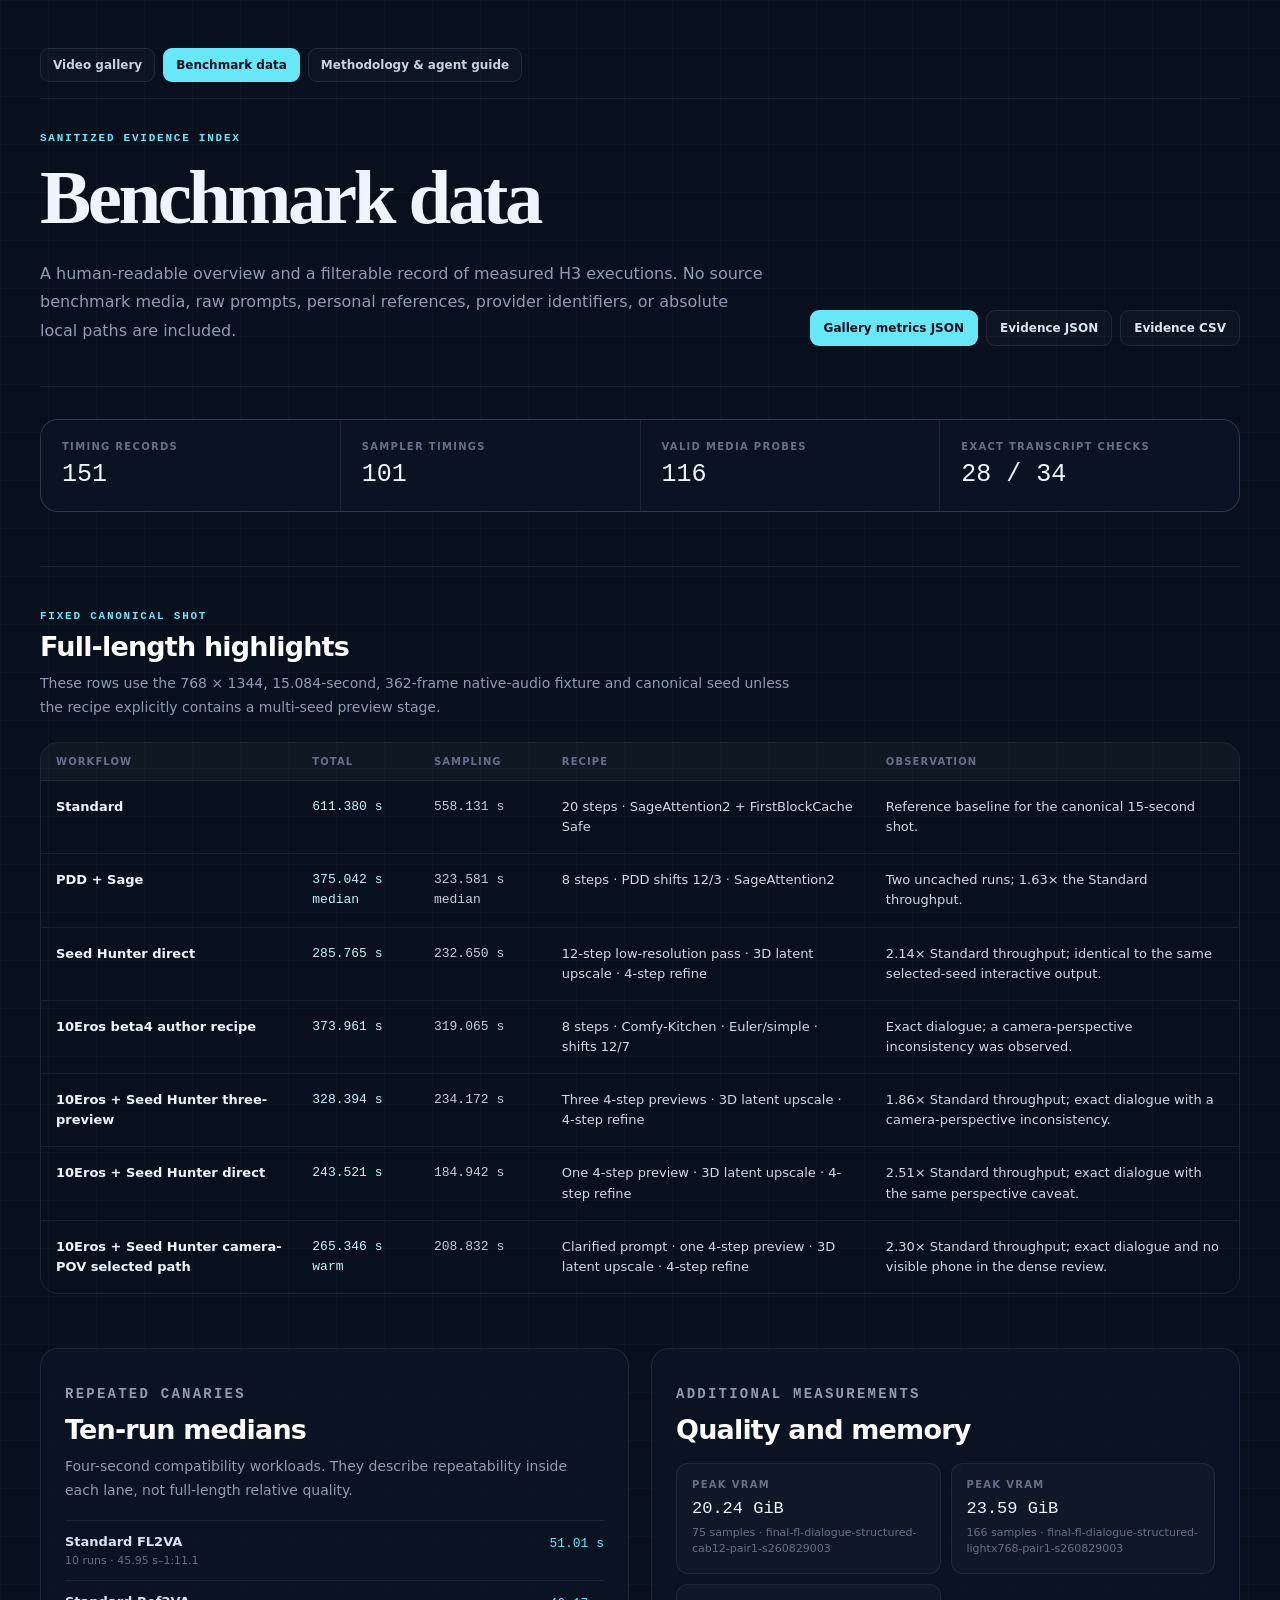
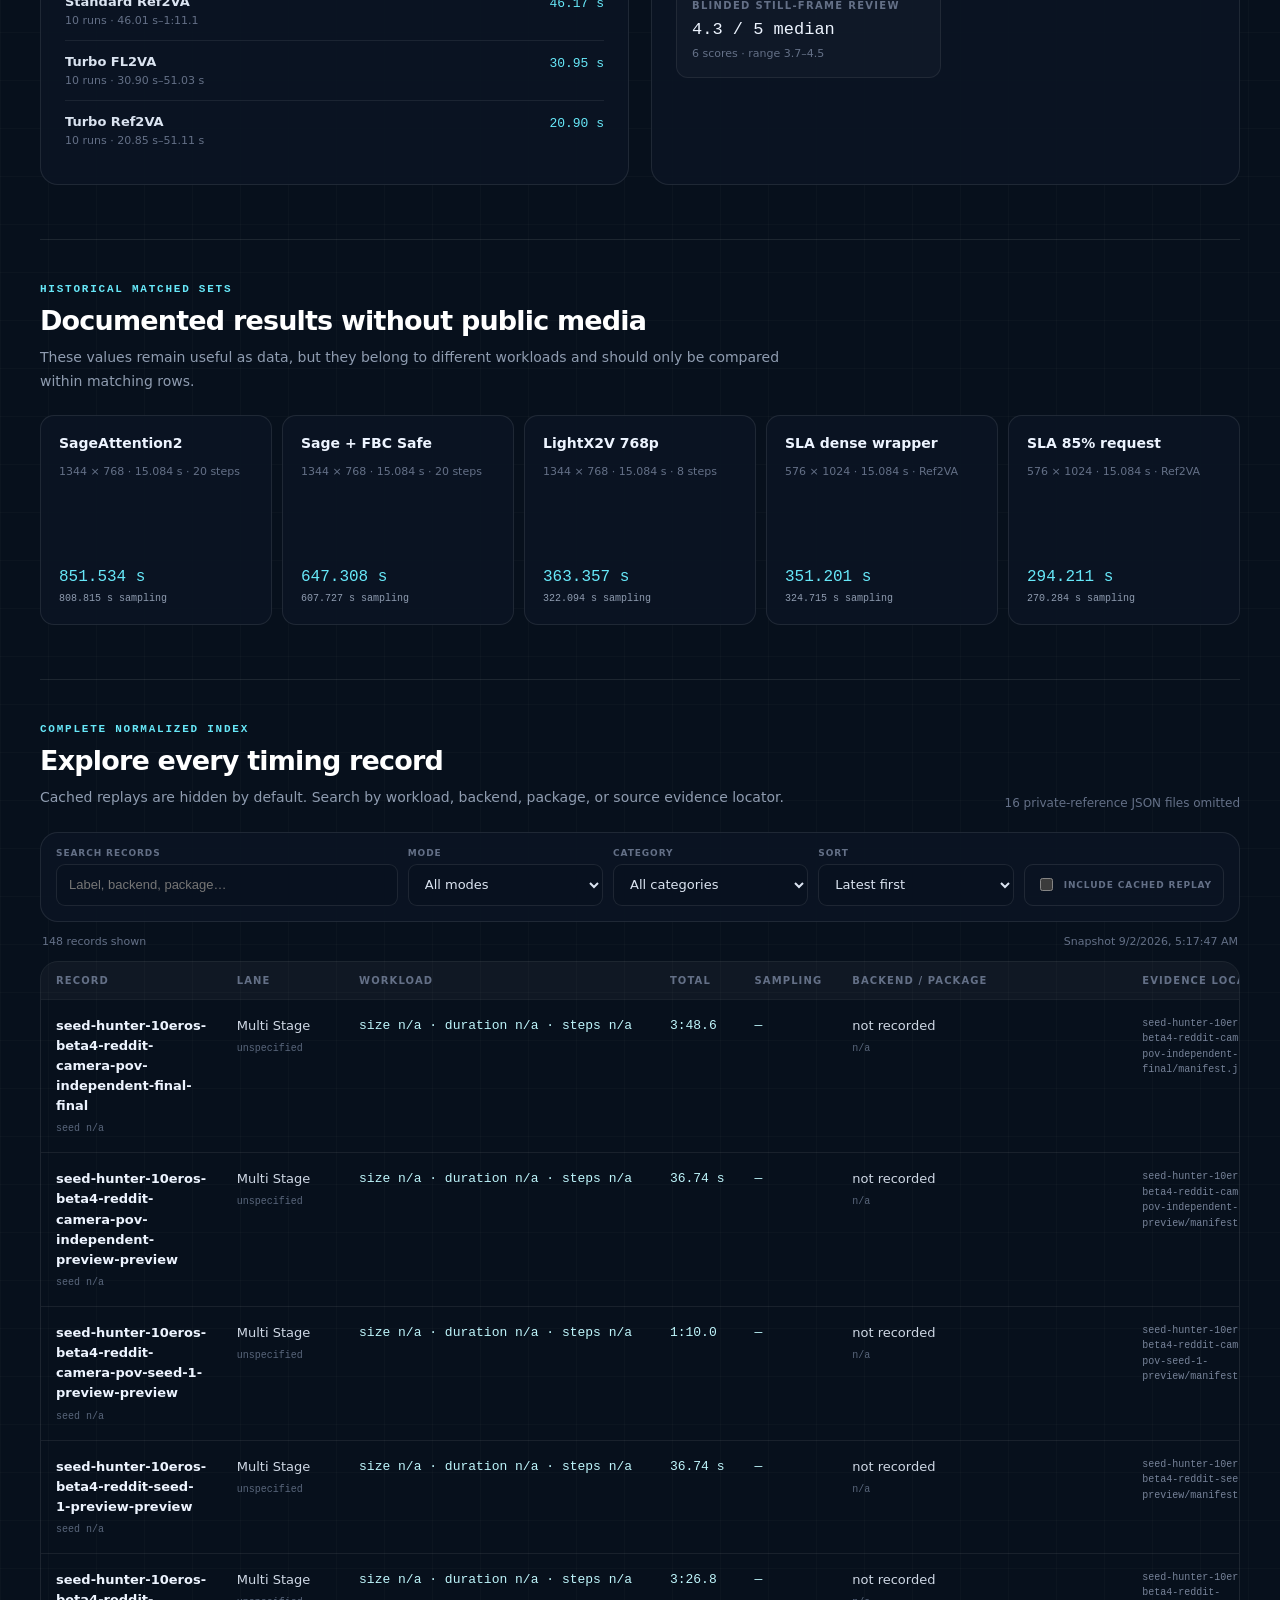
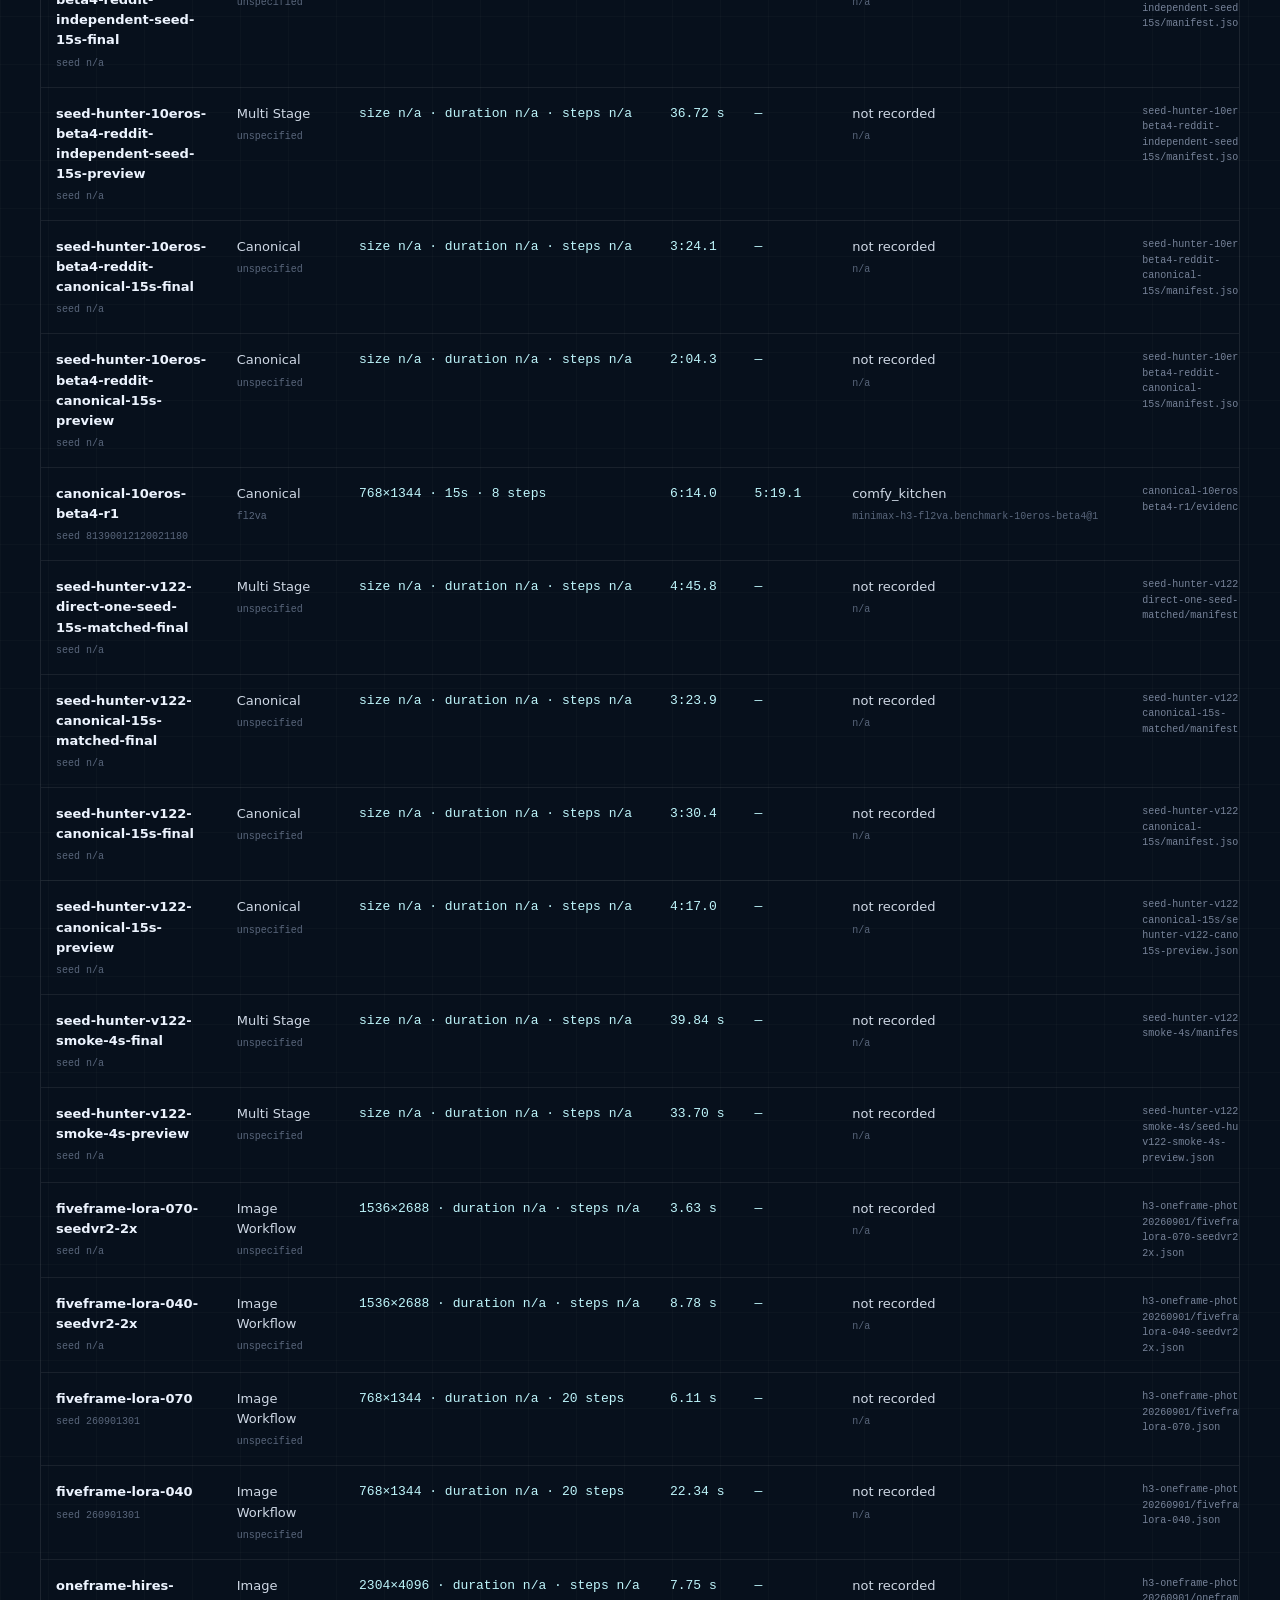
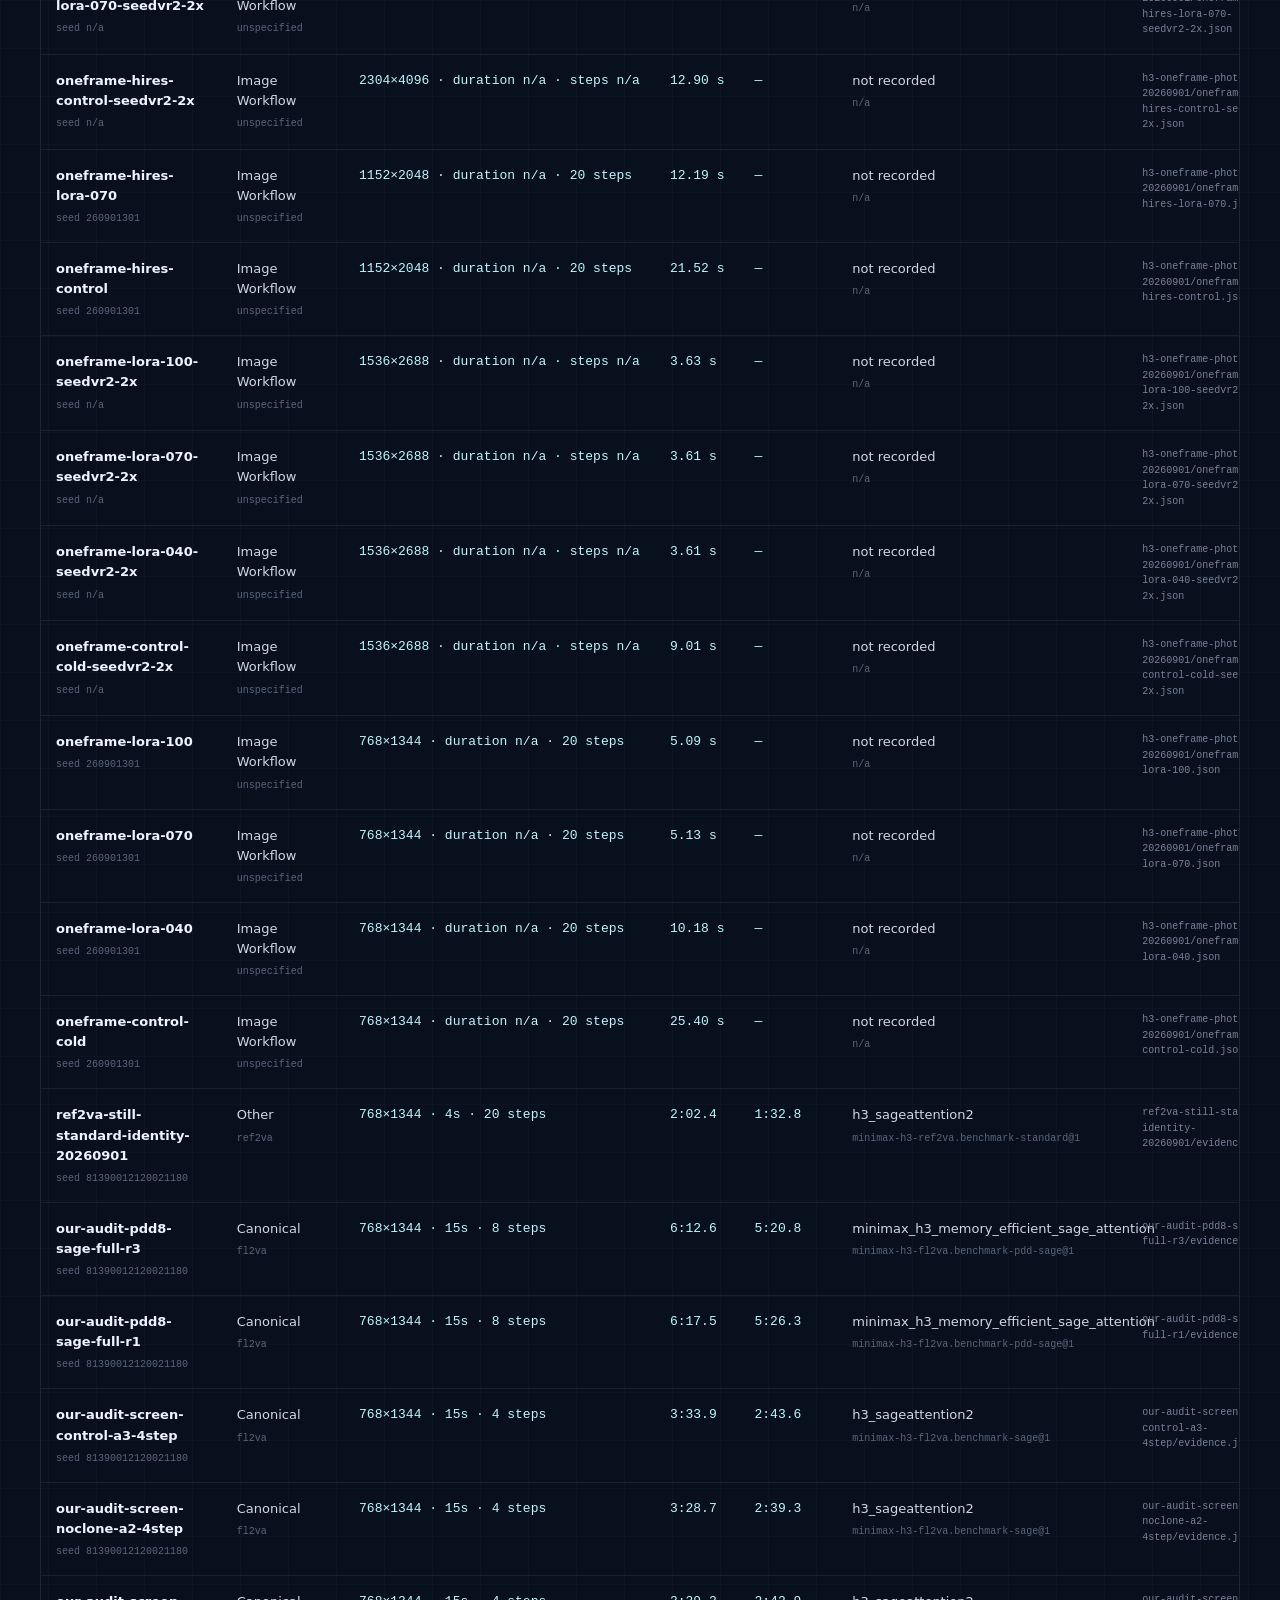
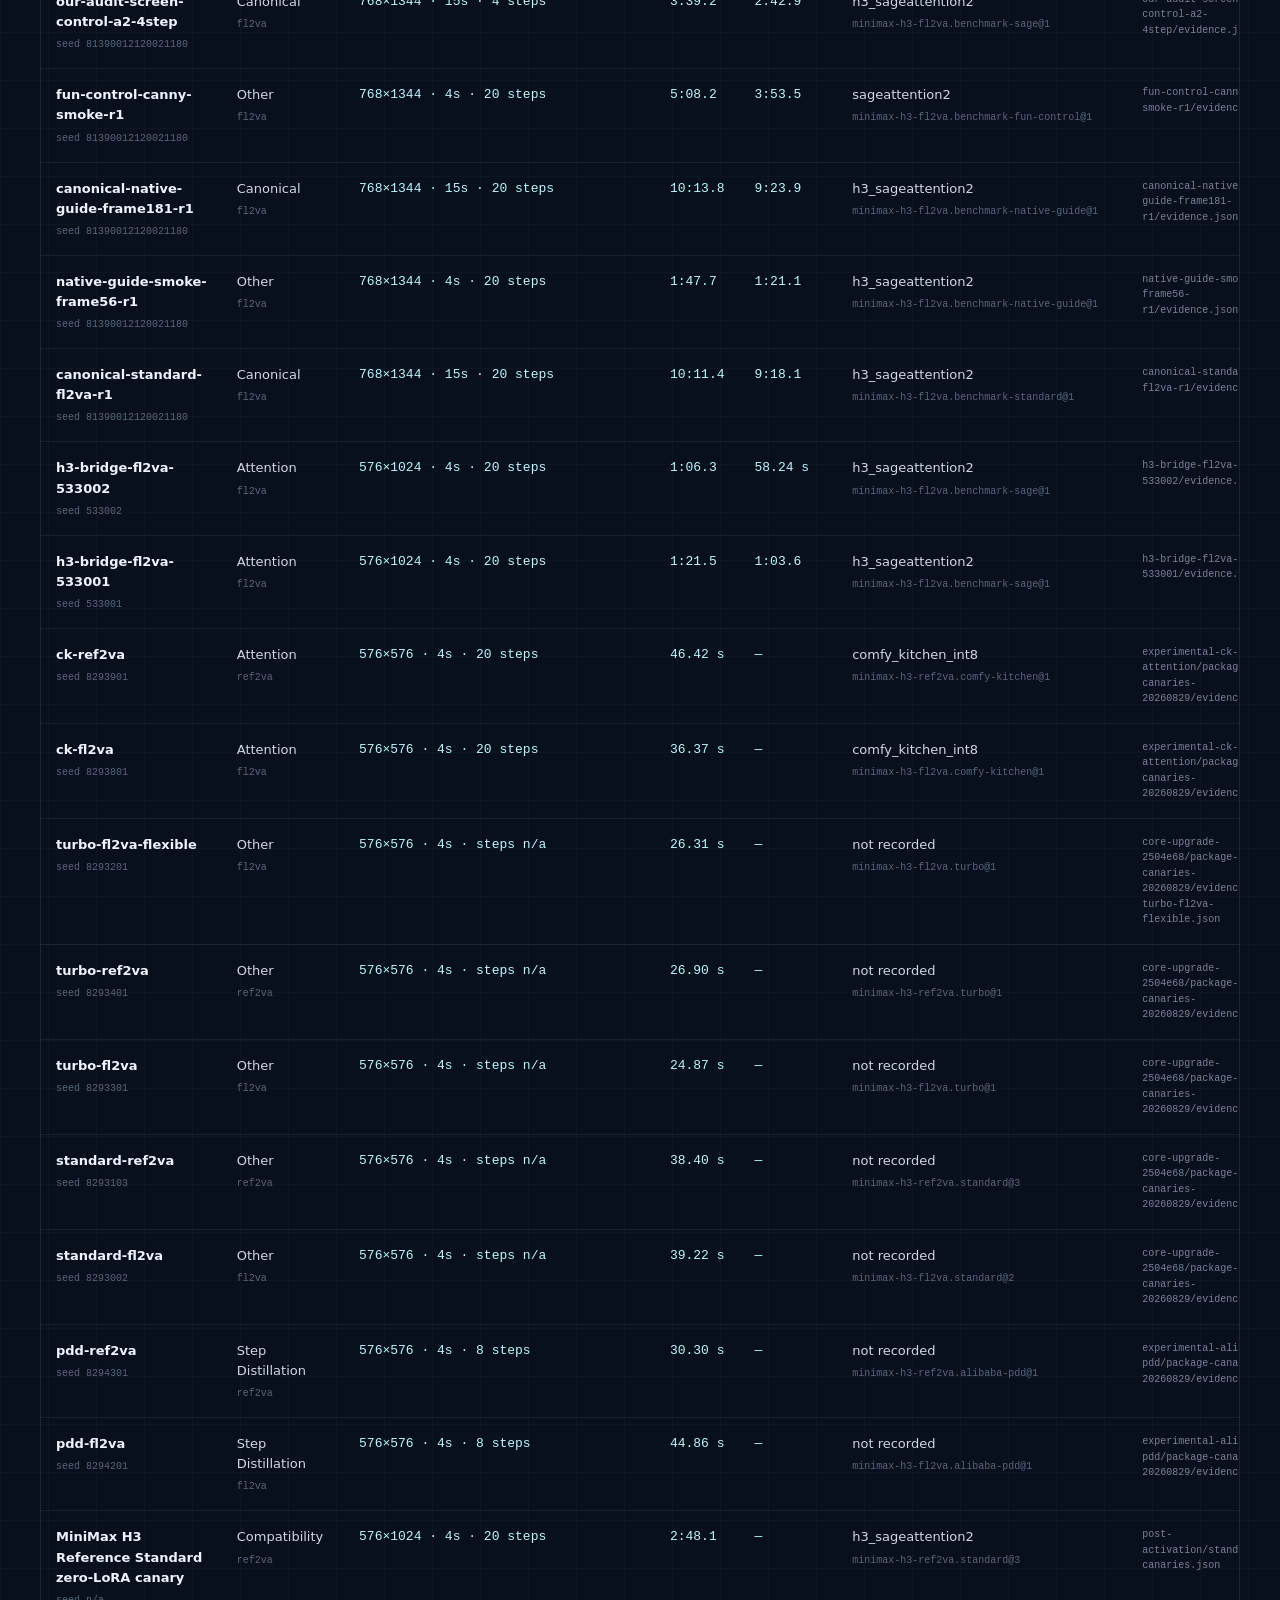
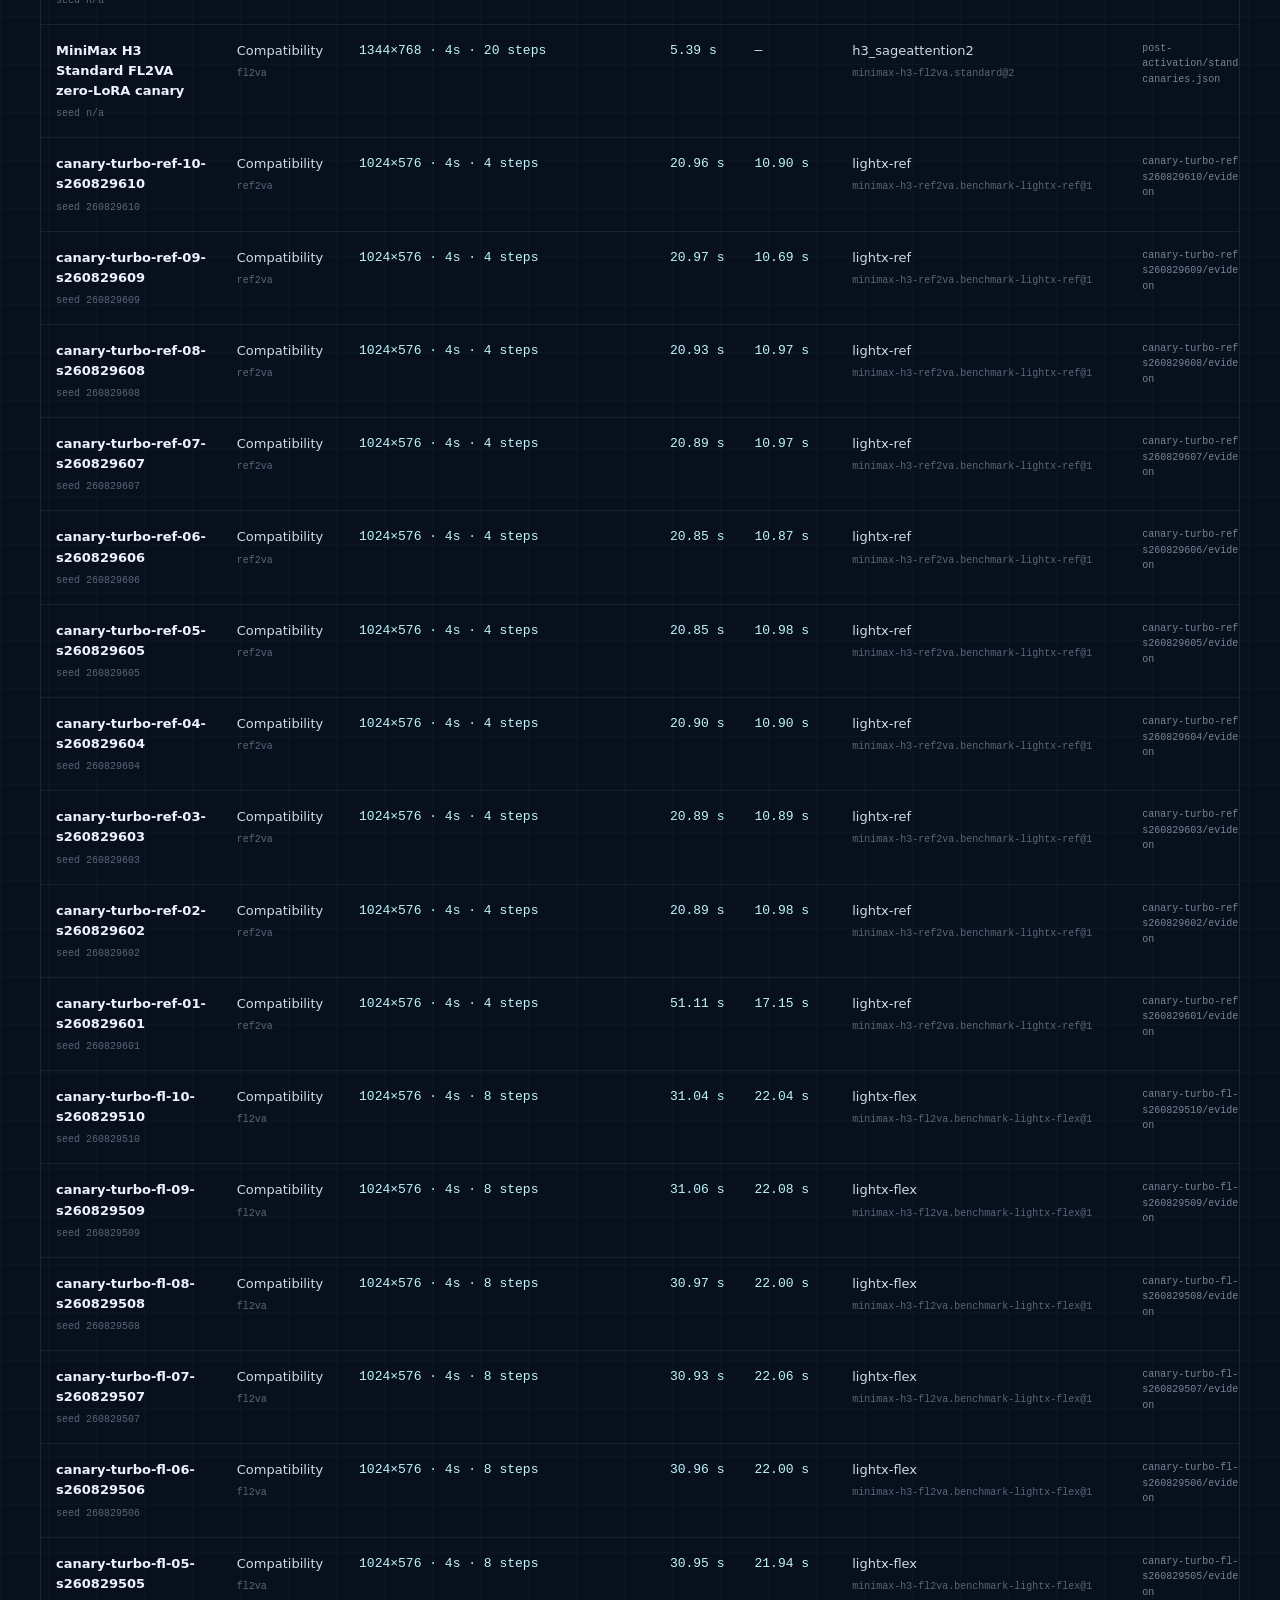
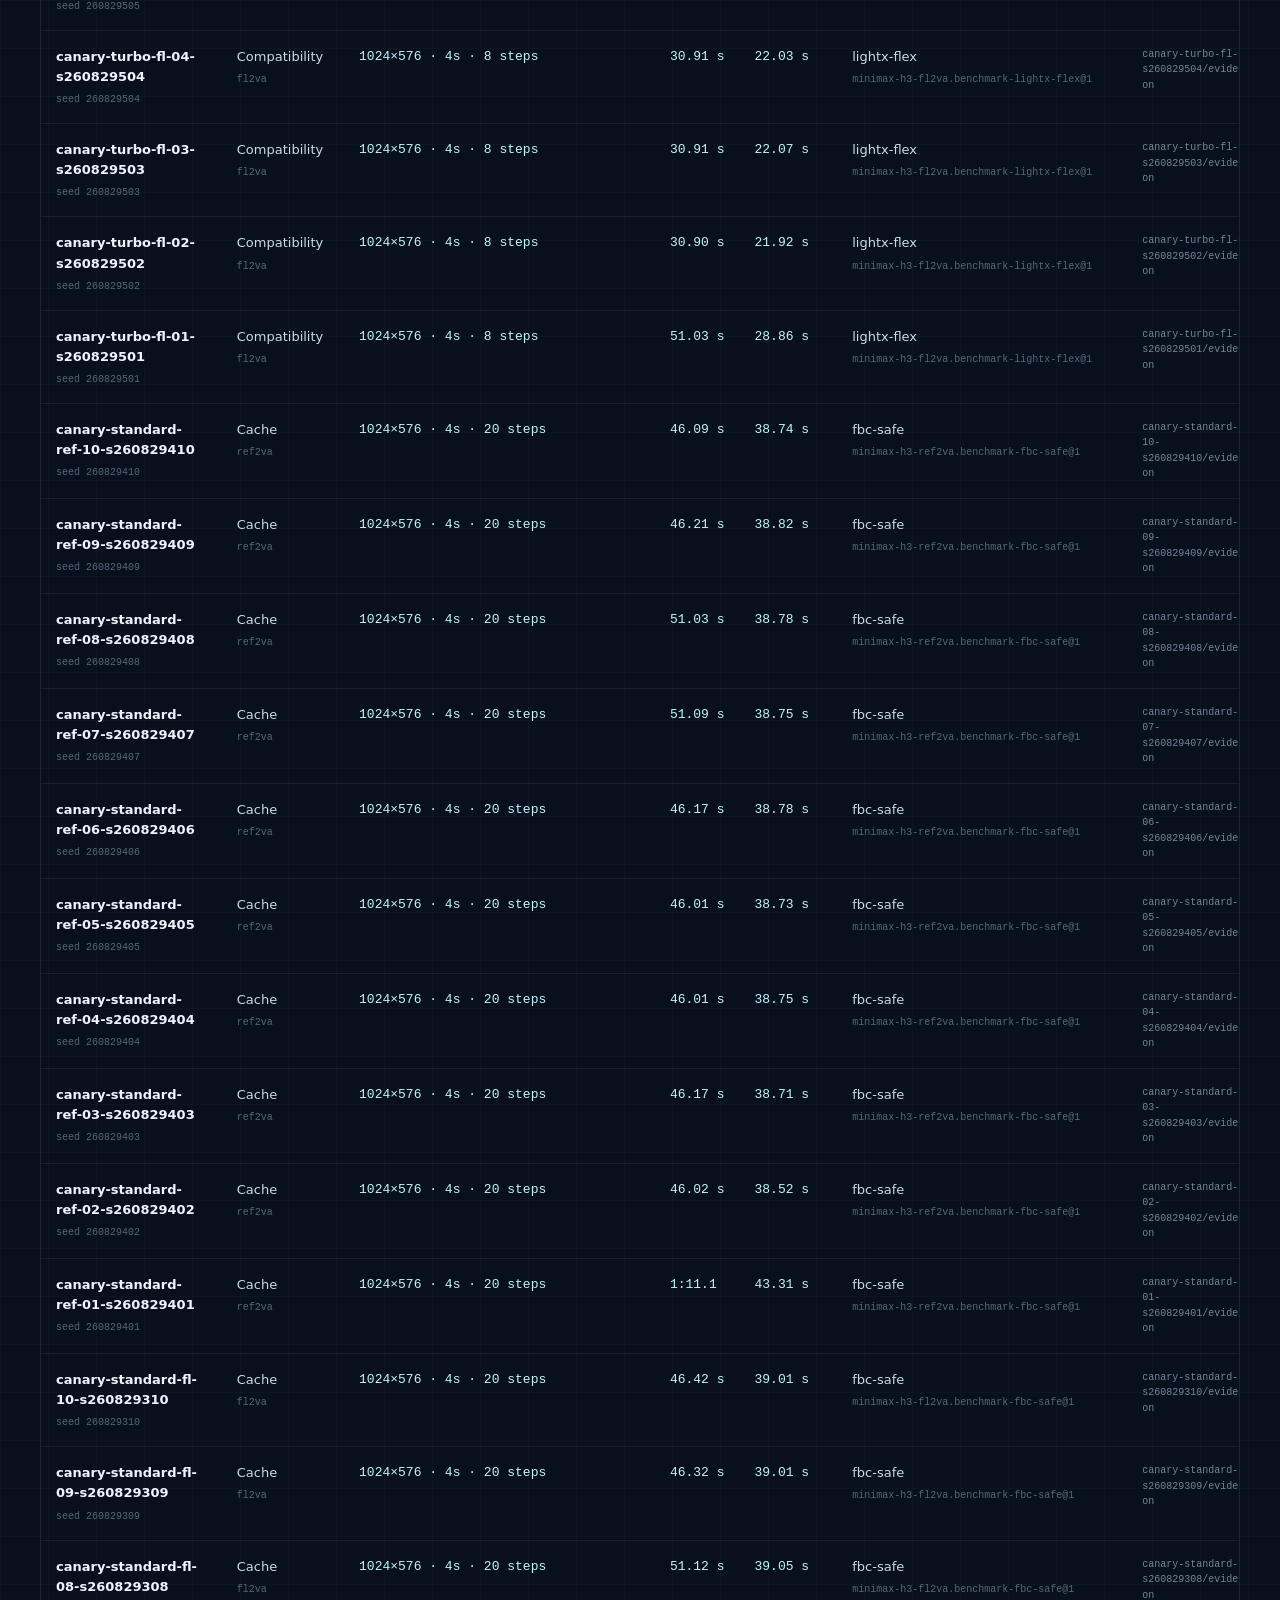
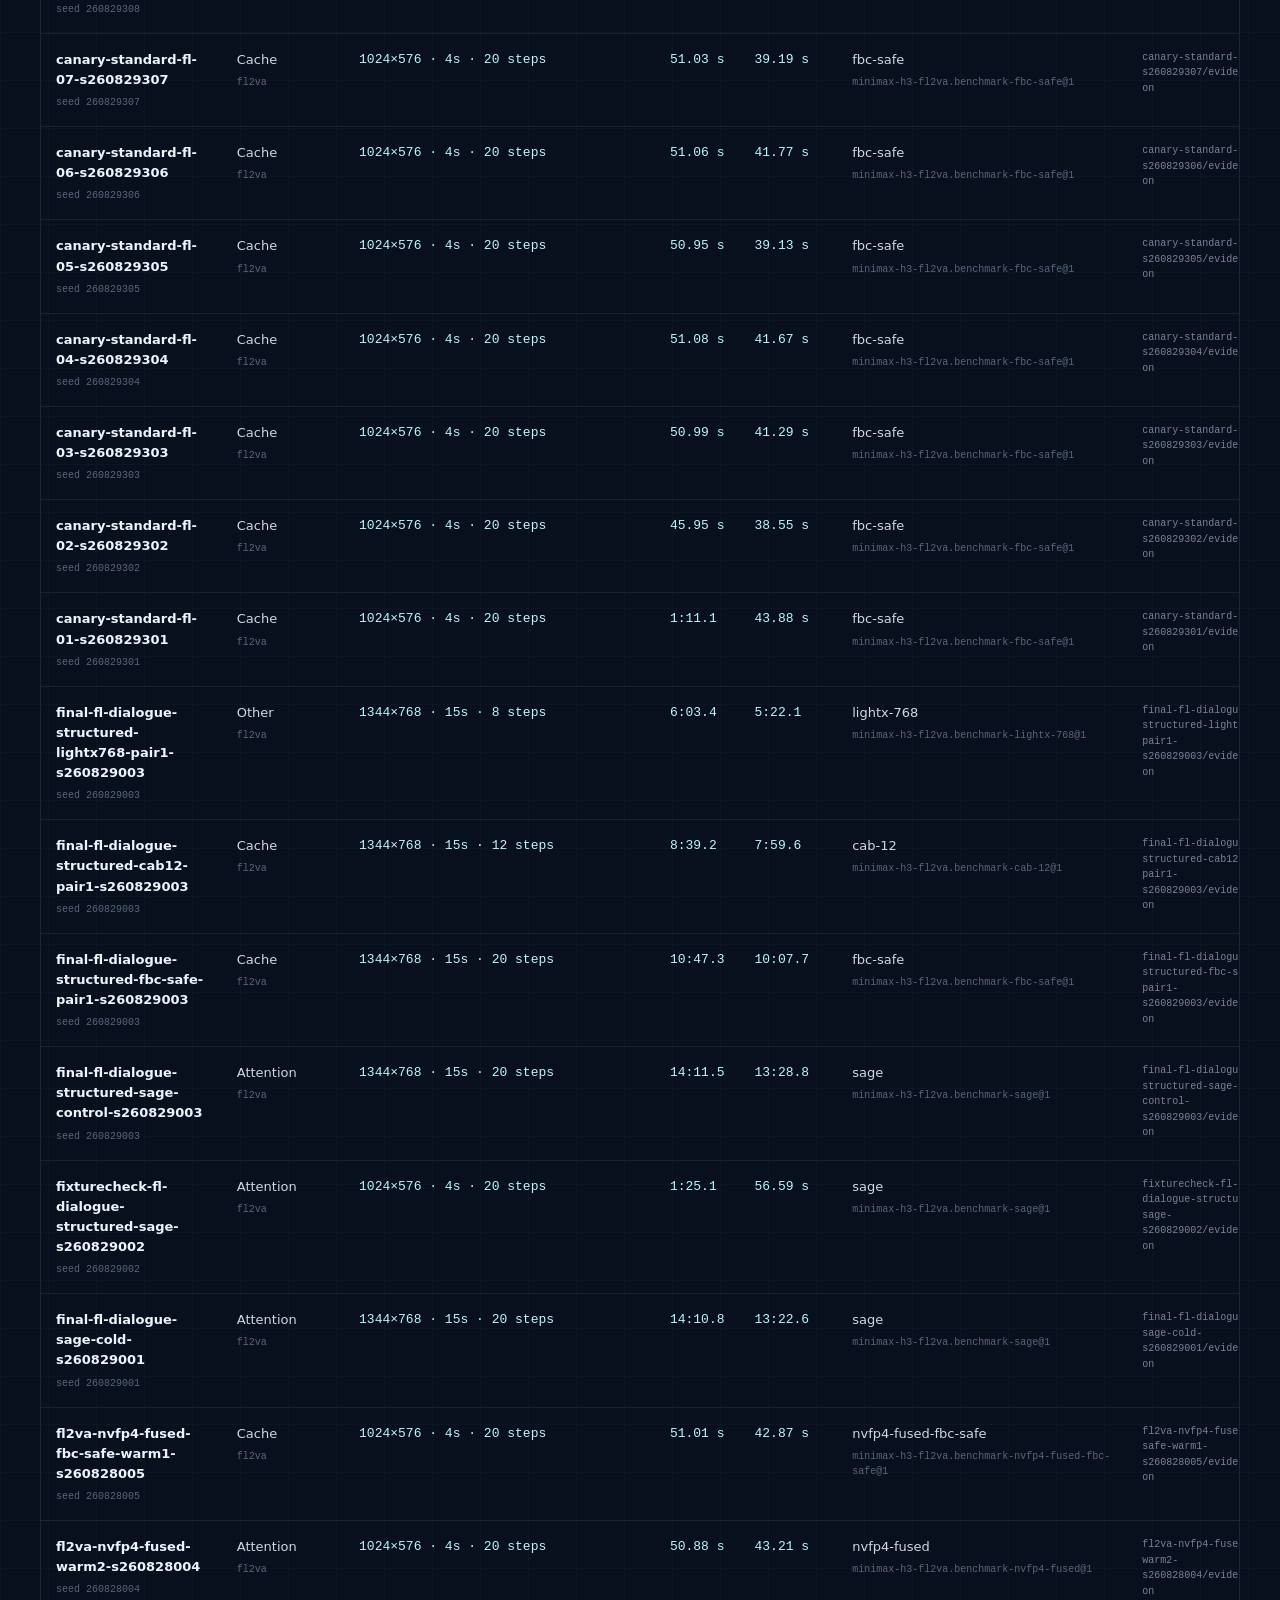
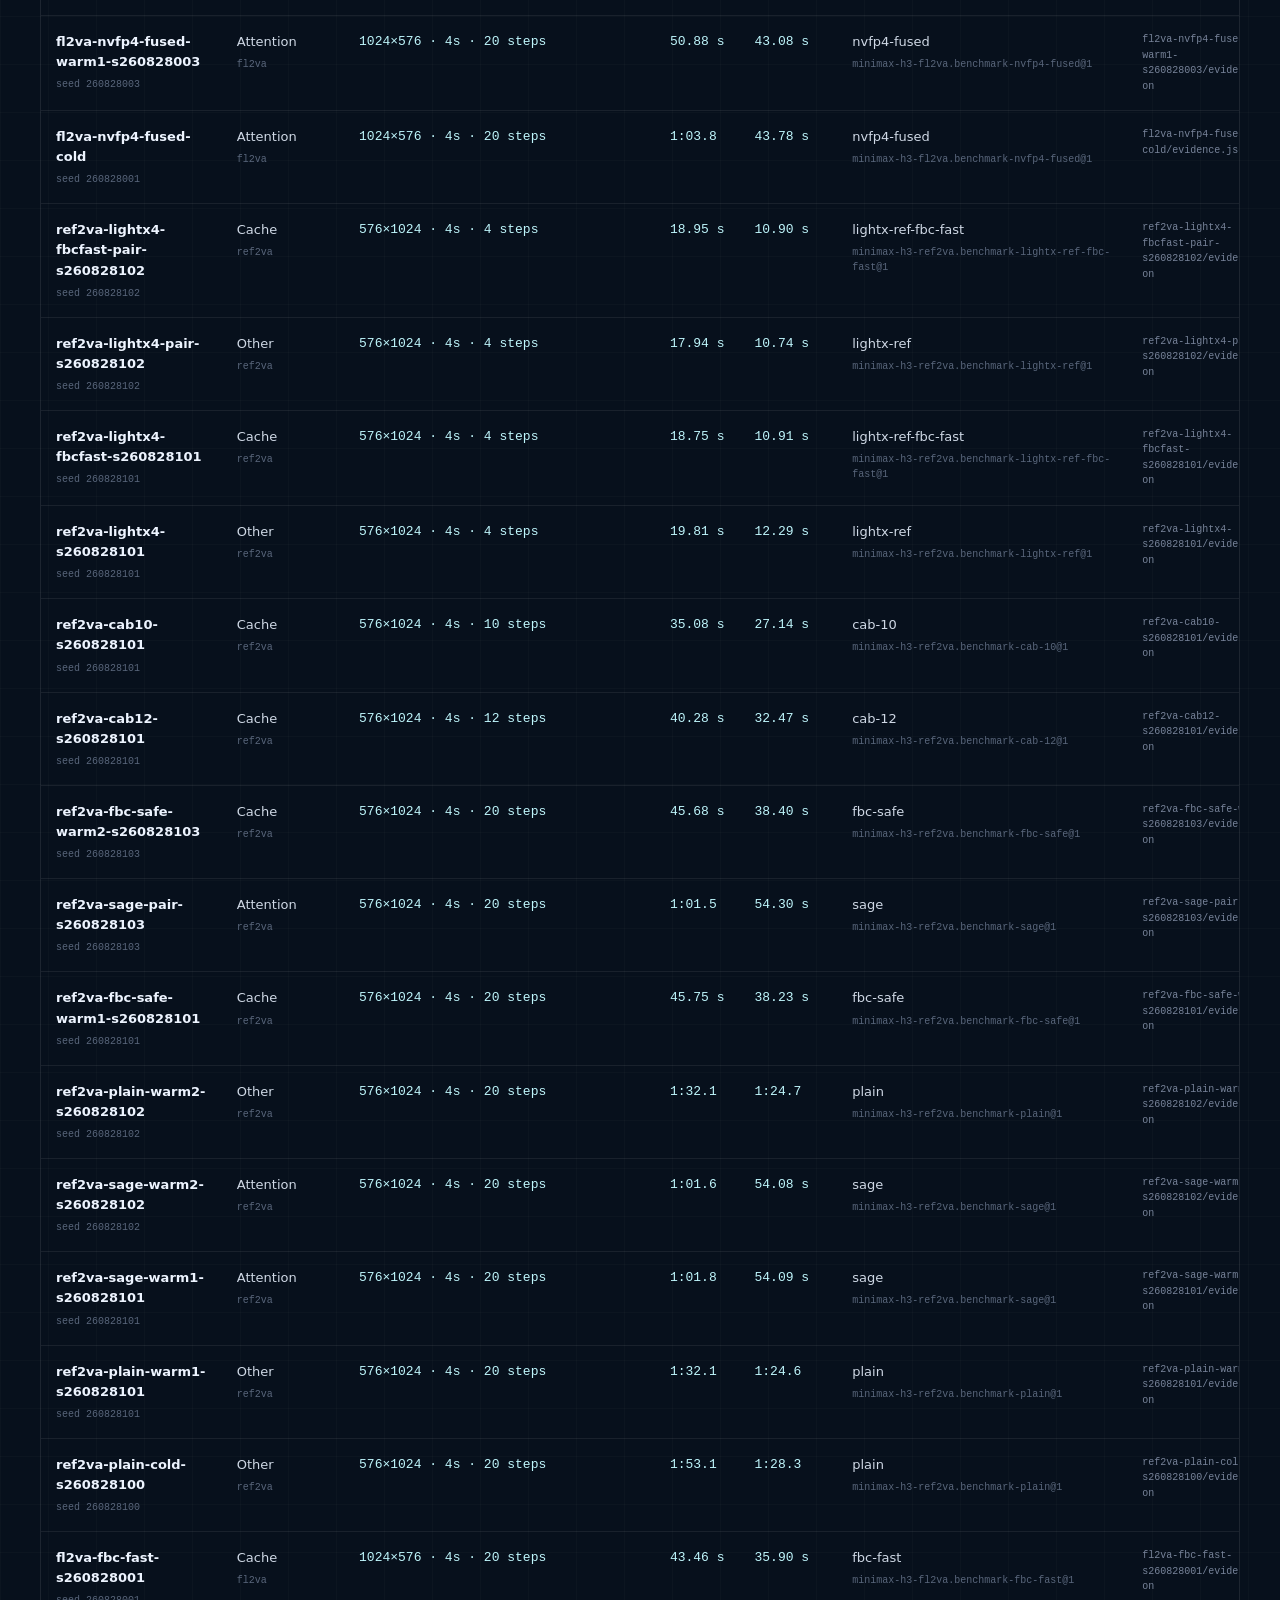
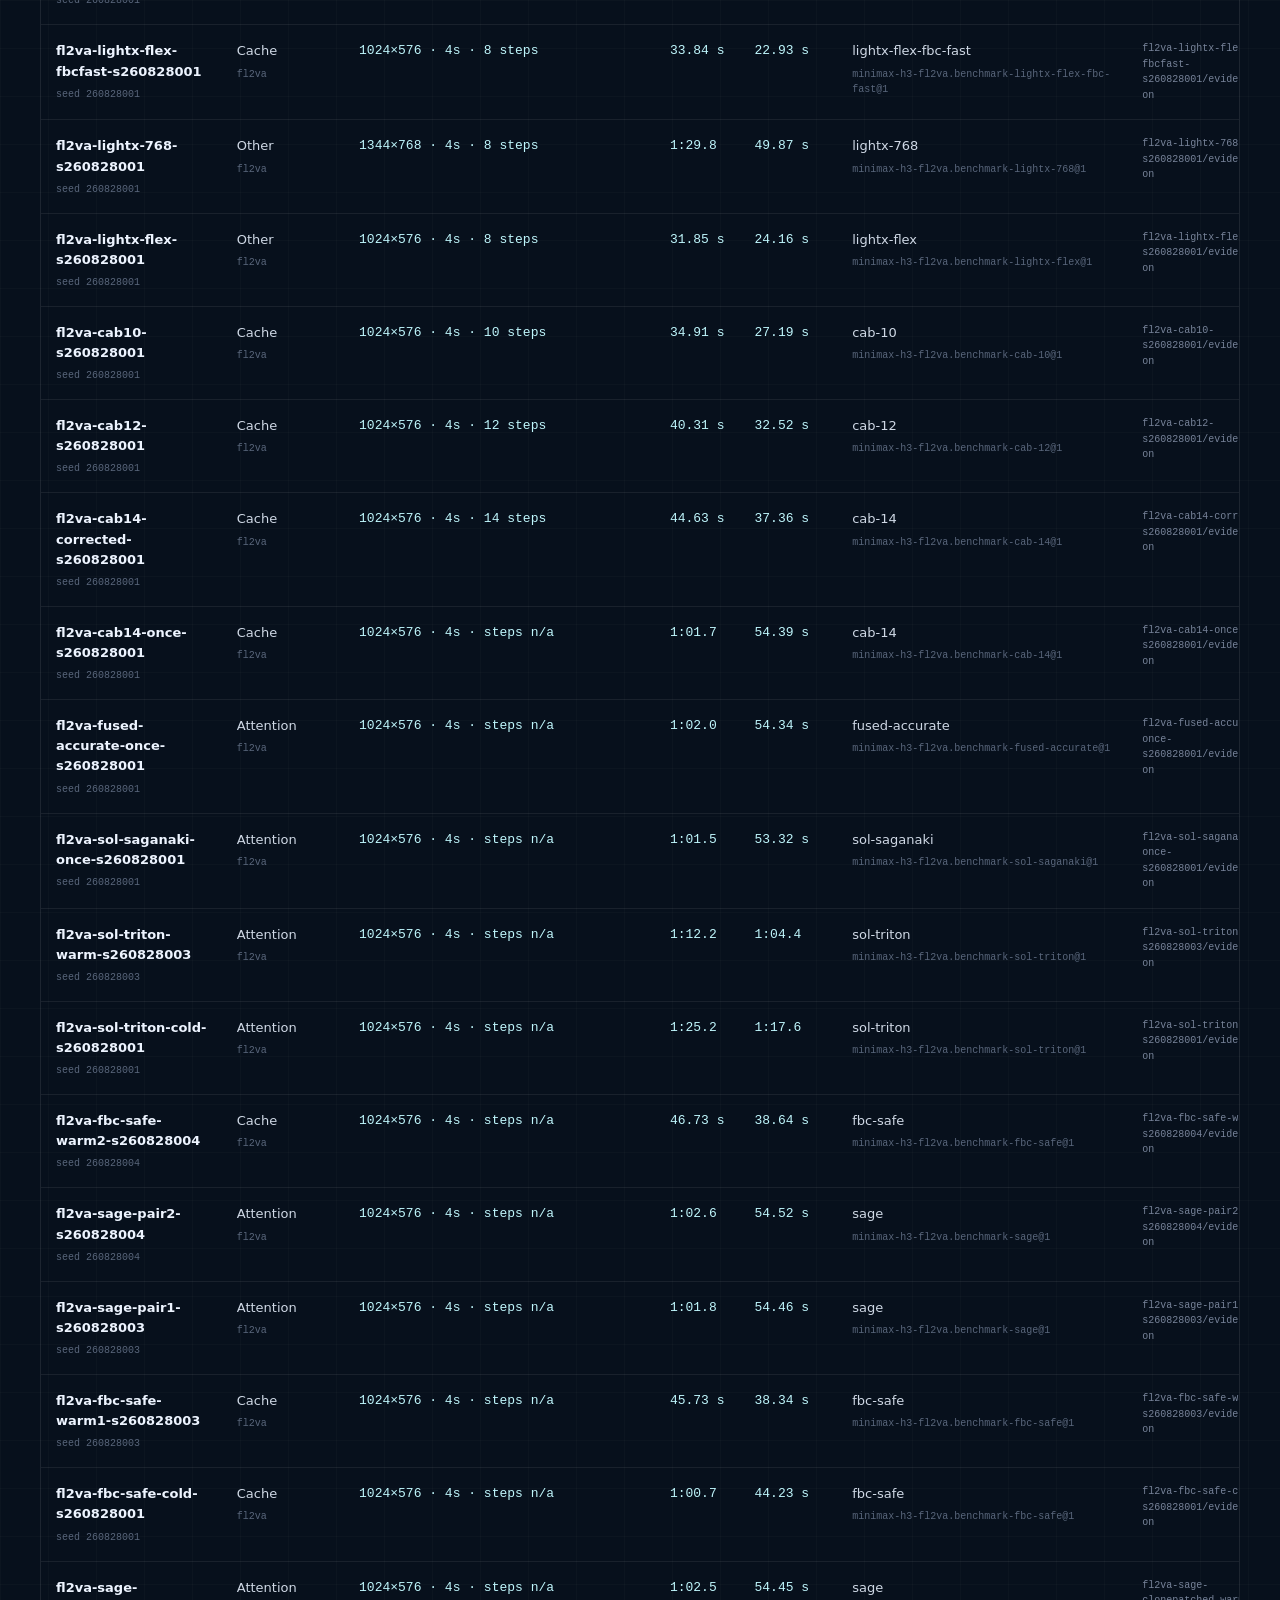
==== benchmarks.html @ 89971f65 "Publish MiniMax H3 benchmark gallery" ====
<!doctype html>
<html lang="en">
  <head>
    <meta charset="utf-8" />
    <meta name="viewport" content="width=device-width, initial-scale=1" />
    <meta
      name="description"
      content="Sanitized MiniMax H3 benchmark timings, workload details, transcript checks, and runtime evidence."
    />
    <meta name="theme-color" content="#07101c" />
    <title>MiniMax H3 Benchmark Data</title>
    <link rel="stylesheet" href="./assets/styles.css" />
    <script src="./assets/benchmark-page.js" defer></script>
  </head>
  <body>
    <div class="ambient" aria-hidden="true"></div>
    <main class="shell">
      <nav class="site-nav" aria-label="Primary">
        <a href="./index.html">Video gallery</a>
        <a class="active" href="./benchmarks.html" aria-current="page">Benchmark data</a>
        <a href="./methodology.html">Methodology &amp; agent guide</a>
      </nav>

      <header class="page-hero">
        <div>
          <p class="kicker">Sanitized evidence index</p>
          <h1>Benchmark data</h1>
          <p class="lede">
            A human-readable overview and a filterable record of measured H3
            executions. No source benchmark media, raw prompts, personal references,
            provider identifiers, or absolute local paths are included.
          </p>
        </div>
        <div class="download-row">
          <a class="download primary" href="./data/gallery-results.json" download>Gallery metrics JSON</a>
          <a class="download" href="./data/benchmark-records.json" download>Evidence JSON</a>
          <a class="download" href="./data/benchmark-records.csv" download>Evidence CSV</a>
        </div>
      </header>

      <section id="data-stats" class="data-stats" aria-label="Dataset summary"></section>

      <section class="doc-section">
        <div class="section-intro">
          <p class="kicker">Fixed canonical shot</p>
          <h2>Full-length highlights</h2>
          <p>
            These rows use the 768 × 1344, 15.084-second, 362-frame native-audio
            fixture and canonical seed unless the recipe explicitly contains a
            multi-seed preview stage.
          </p>
        </div>
        <div class="table-wrap">
          <table class="data-table wide">
            <thead>
              <tr>
                <th>Workflow</th>
                <th>Total</th>
                <th>Sampling</th>
                <th>Recipe</th>
                <th>Observation</th>
              </tr>
            </thead>
            <tbody>
              <tr>
                <td><strong>Standard</strong></td>
                <td class="number">611.380 s</td>
                <td class="number muted-number">558.131 s</td>
                <td>20 steps · SageAttention2 + FirstBlockCache Safe</td>
                <td>Reference baseline for the canonical 15-second shot.</td>
              </tr>
              <tr>
                <td><strong>PDD + Sage</strong></td>
                <td class="number">375.042 s median</td>
                <td class="number muted-number">323.581 s median</td>
                <td>8 steps · PDD shifts 12/3 · SageAttention2</td>
                <td>Two uncached runs; 1.63× the Standard throughput.</td>
              </tr>
              <tr>
                <td><strong>Seed Hunter direct</strong></td>
                <td class="number">285.765 s</td>
                <td class="number muted-number">232.650 s</td>
                <td>12-step low-resolution pass · 3D latent upscale · 4-step refine</td>
                <td>2.14× Standard throughput; identical to the same selected-seed interactive output.</td>
              </tr>
              <tr>
                <td><strong>10Eros beta4 author recipe</strong></td>
                <td class="number">373.961 s</td>
                <td class="number muted-number">319.065 s</td>
                <td>8 steps · Comfy-Kitchen · Euler/simple · shifts 12/7</td>
                <td>Exact dialogue; a camera-perspective inconsistency was observed.</td>
              </tr>
              <tr>
                <td><strong>10Eros + Seed Hunter three-preview</strong></td>
                <td class="number">328.394 s</td>
                <td class="number muted-number">234.172 s</td>
                <td>Three 4-step previews · 3D latent upscale · 4-step refine</td>
                <td>1.86× Standard throughput; exact dialogue with a camera-perspective inconsistency.</td>
              </tr>
              <tr>
                <td><strong>10Eros + Seed Hunter direct</strong></td>
                <td class="number">243.521 s</td>
                <td class="number muted-number">184.942 s</td>
                <td>One 4-step preview · 3D latent upscale · 4-step refine</td>
                <td>2.51× Standard throughput; exact dialogue with the same perspective caveat.</td>
              </tr>
              <tr>
                <td><strong>10Eros + Seed Hunter camera-POV selected path</strong></td>
                <td class="number">265.346 s warm</td>
                <td class="number muted-number">208.832 s</td>
                <td>Clarified prompt · one 4-step preview · 3D latent upscale · 4-step refine</td>
                <td>2.30× Standard throughput; exact dialogue and no visible phone in the dense review.</td>
              </tr>
            </tbody>
          </table>
        </div>
      </section>

      <section class="doc-grid-two">
        <article class="doc-panel">
          <p class="kicker">Repeated canaries</p>
          <h2>Ten-run medians</h2>
          <p>
            Four-second compatibility workloads. They describe repeatability inside
            each lane, not full-length relative quality.
          </p>
          <div id="ten-run-summary" class="summary-list"></div>
        </article>
        <article class="doc-panel">
          <p class="kicker">Additional measurements</p>
          <h2>Quality and memory</h2>
          <div id="additional-measurements" class="measure-grid"></div>
        </article>
      </section>

      <section class="doc-section">
        <div class="section-intro">
          <p class="kicker">Historical matched sets</p>
          <h2>Documented results without public media</h2>
          <p>
            These values remain useful as data, but they belong to different
            workloads and should only be compared within matching rows.
          </p>
        </div>
        <div class="history-grid">
          <article><h3>SageAttention2</h3><p>1344 × 768 · 15.084 s · 20 steps</p><strong>851.534 s</strong><span>808.815 s sampling</span></article>
          <article><h3>Sage + FBC Safe</h3><p>1344 × 768 · 15.084 s · 20 steps</p><strong>647.308 s</strong><span>607.727 s sampling</span></article>
          <article><h3>LightX2V 768p</h3><p>1344 × 768 · 15.084 s · 8 steps</p><strong>363.357 s</strong><span>322.094 s sampling</span></article>
          <article><h3>SLA dense wrapper</h3><p>576 × 1024 · 15.084 s · Ref2VA</p><strong>351.201 s</strong><span>324.715 s sampling</span></article>
          <article><h3>SLA 85% request</h3><p>576 × 1024 · 15.084 s · Ref2VA</p><strong>294.211 s</strong><span>270.284 s sampling</span></article>
        </div>
      </section>

      <section class="doc-section explorer">
        <div class="explorer-head">
          <div class="section-intro">
            <p class="kicker">Complete normalized index</p>
            <h2>Explore every timing record</h2>
            <p>
              Cached replays are hidden by default. Search by workload, backend,
              package, or source evidence locator.
            </p>
          </div>
          <p id="privacy-count" class="privacy-count"></p>
        </div>

        <div class="data-controls">
          <label class="search-field">
            <span>Search records</span>
            <input id="record-search" type="search" placeholder="Label, backend, package…" />
          </label>
          <label>
            <span>Mode</span>
            <select id="mode-filter">
              <option value="all">All modes</option>
              <option value="fl2va">FL2VA</option>
              <option value="ref2va">Ref2VA</option>
              <option value="unspecified">Unspecified</option>
            </select>
          </label>
          <label>
            <span>Category</span>
            <select id="category-filter"><option value="all">All categories</option></select>
          </label>
          <label>
            <span>Sort</span>
            <select id="record-sort">
              <option value="latest">Latest first</option>
              <option value="fastest">Fastest first</option>
              <option value="slowest">Slowest first</option>
              <option value="label">Label A–Z</option>
            </select>
          </label>
          <label class="check-field">
            <input id="include-cached" type="checkbox" />
            <span>Include cached replay</span>
          </label>
        </div>

        <div class="record-meta">
          <span id="record-count">Loading records…</span>
          <span id="snapshot-time"></span>
        </div>

        <div class="table-wrap">
          <table class="data-table records-table">
            <thead>
              <tr>
                <th>Record</th>
                <th>Lane</th>
                <th>Workload</th>
                <th>Total</th>
                <th>Sampling</th>
                <th>Backend / package</th>
                <th>Evidence locator</th>
              </tr>
            </thead>
            <tbody id="records-body"></tbody>
          </table>
        </div>
      </section>

      <footer>
        <p id="inventory-note"></p>
        <p>
          Timing alone is not a quality claim. Read the methodology before comparing
          rows with different dimensions, durations, modes, steps, schedulers,
          references, or runtime fingerprints.
        </p>
      </footer>
    </main>
  </body>
</html>
---- assets/styles.css ----
:root {
  color-scheme: dark;
  --bg: #07101c;
  --panel: #0b1424;
  --panel-2: #0c1727;
  --text: #eef5ff;
  --muted: #8f9cb0;
  --faint: #647087;
  --line: rgba(255, 255, 255, 0.09);
  --cyan: #67e8f9;
  --violet: #a78bfa;
  --green: #6ee7b7;
  --rose: #fda4af;
  --amber: #fde68a;
  --radius: 18px;
}

* {
  box-sizing: border-box;
}

html {
  background: var(--bg);
  scroll-behavior: smooth;
}

body {
  margin: 0;
  min-width: 320px;
  min-height: 100vh;
  background:
    linear-gradient(rgba(255, 255, 255, 0.018) 1px, transparent 1px),
    linear-gradient(90deg, rgba(255, 255, 255, 0.018) 1px, transparent 1px),
    var(--bg);
  background-size: 48px 48px;
  color: var(--text);
  font-family: Inter, ui-sans-serif, system-ui, -apple-system, BlinkMacSystemFont, "Segoe UI", sans-serif;
}

button,
select {
  font: inherit;
}

button,
a,
select {
  -webkit-tap-highlight-color: transparent;
}

.ambient {
  position: fixed;
  inset: 0;
  z-index: -1;
  pointer-events: none;
  background:
    radial-gradient(circle at 15% 8%, rgba(34, 211, 238, 0.09), transparent 28%),
    radial-gradient(circle at 85% 5%, rgba(139, 92, 246, 0.1), transparent 25%);
}

.shell {
  width: min(1540px, 100%);
  margin: 0 auto;
  padding: 48px 40px 0;
}

.hero {
  padding-bottom: 40px;
  border-bottom: 1px solid var(--line);
}

.site-nav {
  display: flex;
  gap: 8px;
  margin-bottom: 32px;
  padding-bottom: 16px;
  overflow-x: auto;
  border-bottom: 1px solid var(--line);
}

.site-nav a {
  flex: 0 0 auto;
  padding: 9px 12px;
  border: 1px solid var(--line);
  border-radius: 9px;
  background: rgba(255, 255, 255, 0.025);
  color: #c8d1df;
  font-size: 12px;
  font-weight: 650;
  text-decoration: none;
}

.site-nav a:hover,
.site-nav a:focus-visible {
  background: rgba(255, 255, 255, 0.08);
  color: white;
}

.site-nav a.active {
  border-color: transparent;
  background: var(--cyan);
  color: #06111d;
}

.page-hero {
  display: grid;
  grid-template-columns: minmax(0, 1fr) auto;
  align-items: end;
  gap: 40px;
  padding-bottom: 40px;
  border-bottom: 1px solid var(--line);
}

.page-hero.single {
  grid-template-columns: 1fr;
}

.page-hero h1 {
  margin-top: 14px;
}

.download-row {
  display: flex;
  flex-wrap: wrap;
  gap: 8px;
  margin-top: 20px;
}

.download {
  display: inline-flex;
  align-items: center;
  padding: 10px 13px;
  border: 1px solid var(--line);
  border-radius: 9px;
  background: rgba(255, 255, 255, 0.025);
  color: #dbe4f1;
  font-size: 12px;
  font-weight: 700;
  text-decoration: none;
}

.download:hover,
.download:focus-visible {
  background: rgba(255, 255, 255, 0.08);
}

.download.primary {
  border-color: transparent;
  background: var(--cyan);
  color: #06111d;
}

.data-stats {
  display: grid;
  grid-template-columns: repeat(4, 1fr);
  overflow: hidden;
  border: 1px solid var(--line);
  border-radius: var(--radius);
  background: var(--line);
  gap: 1px;
}

.data-stats > div {
  background: #091321;
  padding: 21px;
}

.data-stats span,
.measure-grid span {
  display: block;
  color: var(--faint);
  font-size: 10px;
  font-weight: 700;
  letter-spacing: 0.13em;
  text-transform: uppercase;
}

.data-stats strong {
  display: block;
  margin-top: 8px;
  font: 500 25px/1.2 ui-monospace, SFMono-Regular, Menlo, Consolas, monospace;
}

.doc-section,
.method-section {
  margin-top: 54px;
  padding-top: 42px;
  border-top: 1px solid var(--line);
}

.page-hero + .data-stats {
  margin-top: 32px;
}

.section-intro {
  max-width: 760px;
  margin-bottom: 22px;
}

.section-intro h2,
.doc-panel h2,
.privacy-panel h2 {
  margin-top: 7px;
  color: white;
  font-size: 27px;
  letter-spacing: -0.03em;
}

.section-intro > p:last-child,
.doc-panel > p,
.privacy-panel > p:last-child {
  margin-top: 10px;
  color: var(--muted);
  font-size: 14px;
  line-height: 1.7;
}

.table-wrap {
  overflow-x: auto;
  border: 1px solid var(--line);
  border-radius: var(--radius);
}

.data-table {
  width: 100%;
  min-width: 760px;
  border-collapse: collapse;
  color: #cfd8e5;
  font-size: 13px;
  text-align: left;
}

.data-table.wide {
  min-width: 980px;
}

.data-table th {
  padding: 13px 15px;
  background: rgba(255, 255, 255, 0.035);
  color: var(--faint);
  font-size: 10px;
  letter-spacing: 0.11em;
  text-transform: uppercase;
}

.data-table td {
  padding: 16px 15px;
  border-top: 1px solid rgba(255, 255, 255, 0.07);
  line-height: 1.55;
  vertical-align: top;
}

.data-table td strong {
  color: #edf4ff;
}

.number,
.mono {
  color: #bff6fc;
  font-family: ui-monospace, SFMono-Regular, Menlo, Consolas, monospace;
}

.muted-number {
  color: #c3cedd;
}

.doc-grid-two,
.agent-grid {
  display: grid;
  grid-template-columns: repeat(2, minmax(0, 1fr));
  gap: 22px;
  margin-top: 54px;
}

.doc-panel {
  border: 1px solid var(--line);
  border-radius: var(--radius);
  background: rgba(11, 20, 36, 0.85);
  padding: 24px;
}

.summary-list {
  margin-top: 18px;
}

.summary-list > div {
  display: grid;
  grid-template-columns: minmax(0, 1fr) auto;
  gap: 16px;
  padding: 13px 0;
  border-top: 1px solid rgba(255, 255, 255, 0.07);
}

.summary-list strong,
.summary-list small {
  display: block;
}

.summary-list strong {
  color: #dbe4f1;
  font-size: 13px;
}

.summary-list small {
  margin-top: 5px;
  color: var(--faint);
  font-size: 11px;
}

.summary-list b {
  color: var(--cyan);
  font: 500 13px/1.5 ui-monospace, SFMono-Regular, Menlo, Consolas, monospace;
}

.measure-grid {
  display: grid;
  grid-template-columns: repeat(2, minmax(0, 1fr));
  gap: 10px;
  margin-top: 18px;
}

.measure-grid > div {
  padding: 15px;
  border: 1px solid rgba(255, 255, 255, 0.07);
  border-radius: 12px;
  background: rgba(255, 255, 255, 0.025);
}

.measure-grid strong {
  display: block;
  margin-top: 8px;
  color: #edf4ff;
  font: 500 17px/1.3 ui-monospace, SFMono-Regular, Menlo, Consolas, monospace;
}

.measure-grid small {
  display: block;
  margin-top: 5px;
  color: var(--faint);
  font-size: 11px;
  line-height: 1.5;
}

.history-grid {
  display: grid;
  grid-template-columns: repeat(5, minmax(0, 1fr));
  gap: 10px;
}

.history-grid article {
  display: flex;
  flex-direction: column;
  min-height: 210px;
  padding: 18px;
  border: 1px solid var(--line);
  border-radius: 14px;
  background: rgba(11, 20, 36, 0.85);
}

.history-grid h3 {
  color: #edf4ff;
  font-size: 14px;
  line-height: 1.4;
}

.history-grid p {
  margin-top: 9px;
  color: var(--faint);
  font-size: 11px;
  line-height: 1.6;
}

.history-grid strong {
  margin-top: auto;
  color: var(--cyan);
  font: 500 16px/1.4 ui-monospace, SFMono-Regular, Menlo, Consolas, monospace;
}

.history-grid span {
  margin-top: 4px;
  color: var(--muted);
  font: 500 10px/1.4 ui-monospace, SFMono-Regular, Menlo, Consolas, monospace;
}

.explorer-head {
  display: flex;
  align-items: end;
  justify-content: space-between;
  gap: 24px;
}

.privacy-count {
  margin-bottom: 22px;
  color: var(--faint);
  font-size: 12px;
}

.data-controls {
  display: grid;
  grid-template-columns: 1.4fr repeat(3, minmax(130px, 0.8fr)) auto;
  gap: 10px;
  padding: 15px;
  border: 1px solid var(--line);
  border-radius: var(--radius);
  background: rgba(11, 20, 36, 0.85);
}

.data-controls label:not(.check-field) {
  display: grid;
  gap: 6px;
}

.data-controls label > span {
  color: var(--faint);
  font-size: 9px;
  font-weight: 700;
  letter-spacing: 0.1em;
  text-transform: uppercase;
}

.data-controls input[type="search"],
.data-controls select {
  width: 100%;
  min-height: 42px;
  padding: 10px 12px;
  border: 1px solid var(--line);
  border-radius: 9px;
  background: #08111f;
  color: #dbe4f1;
  font-size: 13px;
  outline: none;
}

.data-controls input:focus,
.data-controls select:focus {
  border-color: rgba(103, 232, 249, 0.45);
  box-shadow: 0 0 0 2px rgba(103, 232, 249, 0.13);
}

.check-field {
  display: flex;
  align-items: center;
  align-self: end;
  gap: 8px;
  min-height: 42px;
  padding: 9px 11px;
  border: 1px solid var(--line);
  border-radius: 9px;
  color: #cbd5e1;
  font-size: 11px;
}

.check-field input {
  accent-color: var(--cyan);
}

.record-meta {
  display: flex;
  justify-content: space-between;
  gap: 20px;
  margin: 13px 2px;
  color: var(--faint);
  font-size: 11px;
}

.records-table {
  min-width: 1250px;
}

.records-table td:first-child {
  max-width: 280px;
}

.records-table td:nth-child(6) {
  max-width: 290px;
}

.records-table small {
  display: block;
  margin-top: 5px;
  color: #59667b;
  font: 500 10px/1.5 ui-monospace, SFMono-Regular, Menlo, Consolas, monospace;
}

.nowrap {
  white-space: nowrap;
}

.break,
.source-cell {
  overflow-wrap: anywhere;
}

.source-cell {
  max-width: 310px;
  color: #778399;
  font-size: 10px;
}

.cache-note {
  color: var(--amber) !important;
  letter-spacing: 0.09em;
  text-transform: uppercase;
}

.docs-shell {
  max-width: 1200px;
}

.principles-grid {
  display: grid;
  grid-template-columns: repeat(3, 1fr);
  gap: 14px;
  padding: 38px 0;
}

.principles-grid article {
  padding: 21px;
  border: 1px solid var(--line);
  border-radius: var(--radius);
  background: rgba(11, 20, 36, 0.85);
}

.principles-grid article > span {
  color: var(--cyan);
  font: 700 11px/1.3 ui-monospace, SFMono-Regular, Menlo, Consolas, monospace;
}

.principles-grid h2 {
  margin-top: 12px;
  color: white;
  font-size: 17px;
}

.principles-grid p {
  margin-top: 9px;
  color: var(--muted);
  font-size: 13px;
  line-height: 1.7;
}

.method-section.split {
  display: grid;
  grid-template-columns: 0.8fr 1.2fr;
  gap: 44px;
}

.contract-list,
.agent-list {
  margin: 0;
}

.contract-list {
  display: grid;
  gap: 8px;
  padding: 0;
  list-style: none;
}

.contract-list li {
  display: grid;
  grid-template-columns: 34px 1fr;
  align-items: center;
  gap: 12px;
  padding: 11px;
  border: 1px solid rgba(255, 255, 255, 0.07);
  border-radius: 11px;
  background: rgba(255, 255, 255, 0.025);
  color: #cbd5e1;
  font-size: 13px;
  line-height: 1.55;
}

.contract-list li span {
  display: grid;
  width: 32px;
  height: 32px;
  place-items: center;
  border-radius: 8px;
  background: rgba(103, 232, 249, 0.1);
  color: #bff6fc;
  font: 600 11px/1 ui-monospace, SFMono-Regular, Menlo, Consolas, monospace;
}

.evidence-grid {
  display: grid;
  grid-template-columns: repeat(2, 1fr);
  overflow: hidden;
  border: 1px solid var(--line);
  border-radius: var(--radius);
  background: var(--line);
  gap: 1px;
}

.evidence-grid article {
  padding: 20px;
  background: #091321;
}

.evidence-grid h3 {
  color: #edf4ff;
  font: 500 14px/1.4 ui-monospace, SFMono-Regular, Menlo, Consolas, monospace;
}

.evidence-grid p {
  margin-top: 8px;
  color: var(--muted);
  font-size: 13px;
  line-height: 1.65;
}

.dictionary-table td:first-child {
  width: 230px;
}

.agent-grid {
  padding-top: 42px;
}

.agent-list {
  padding-left: 20px;
  color: #cbd5e1;
  font-size: 13px;
  line-height: 1.65;
}

.agent-list li + li {
  margin-top: 9px;
}

.agent-list li::marker {
  color: var(--cyan);
}

code {
  font-family: ui-monospace, SFMono-Regular, Menlo, Consolas, monospace;
}

.code-panel {
  overflow: hidden;
  border: 1px solid var(--line);
  border-radius: var(--radius);
  background: #050b14;
}

.code-panel > div {
  padding: 12px 15px;
  border-bottom: 1px solid var(--line);
  color: var(--faint);
  font: 700 10px/1.4 ui-monospace, SFMono-Regular, Menlo, Consolas, monospace;
  letter-spacing: 0.11em;
  text-transform: uppercase;
}

.code-panel pre {
  margin: 0;
  padding: 20px;
  overflow-x: auto;
  color: #c9d6e7;
  font-size: 11px;
  line-height: 1.8;
}

.privacy-panel {
  margin-top: 48px;
  padding: 24px;
  border: 1px solid rgba(103, 232, 249, 0.13);
  border-radius: var(--radius);
  background: rgba(103, 232, 249, 0.035);
}

.eyebrow-row,
.filters {
  display: flex;
  flex-wrap: wrap;
  gap: 8px;
}

.pill {
  display: inline-flex;
  align-items: center;
  width: fit-content;
  border: 1px solid var(--line);
  border-radius: 999px;
  background: rgba(255, 255, 255, 0.035);
  color: #c8d1df;
  font-size: 12px;
  font-weight: 650;
  line-height: 1;
  padding: 6px 10px;
}

.pill-cyan {
  border-color: rgba(34, 211, 238, 0.28);
  background: rgba(34, 211, 238, 0.08);
  color: #baf4fb;
}

.hero-grid {
  display: grid;
  grid-template-columns: minmax(0, 1fr) auto;
  align-items: end;
  gap: 52px;
  margin-top: 28px;
}

.kicker,
.group-index,
.metric dt,
.summary dt,
.section-label {
  color: var(--cyan);
  font: 700 11px/1.4 ui-monospace, SFMono-Regular, Menlo, Consolas, monospace;
  letter-spacing: 0.16em;
  text-transform: uppercase;
}

h1,
h2,
h3,
p,
dl,
dd {
  margin: 0;
}

h1 {
  max-width: 950px;
  margin-top: 14px;
  font-family: Georgia, "Times New Roman", serif;
  font-size: clamp(42px, 6vw, 82px);
  font-weight: 600;
  line-height: 0.98;
  letter-spacing: -0.045em;
}

.lede {
  max-width: 830px;
  margin-top: 24px;
  color: var(--muted);
  font-size: 16px;
  line-height: 1.8;
}

.prompt-link {
  display: inline-flex;
  margin-top: 18px;
  color: var(--cyan);
  font-size: 13px;
  text-underline-offset: 4px;
}

.summary {
  display: grid;
  min-width: 310px;
  grid-template-columns: repeat(2, 1fr);
  overflow: hidden;
  border: 1px solid var(--line);
  border-radius: var(--radius);
  background: var(--line);
  gap: 1px;
}

.summary div {
  background: #091321;
  padding: 18px;
}

.summary dt {
  color: var(--faint);
  font-size: 10px;
}

.summary dd {
  margin-top: 6px;
  color: var(--text);
  font: 600 14px/1.3 ui-monospace, SFMono-Regular, Menlo, Consolas, monospace;
}

.toolbar {
  position: sticky;
  top: 0;
  z-index: 10;
  display: flex;
  align-items: center;
  justify-content: space-between;
  gap: 20px;
  margin: 0 -40px 40px;
  padding: 14px 40px;
  border-bottom: 1px solid var(--line);
  background: rgba(7, 16, 28, 0.94);
  backdrop-filter: blur(18px);
}

.filter,
select {
  border: 1px solid var(--line);
  border-radius: 10px;
  background: rgba(255, 255, 255, 0.025);
  color: #c8d1df;
  cursor: pointer;
}

.filter {
  padding: 8px 12px;
  font-size: 12px;
  font-weight: 650;
}

.filter:hover,
.filter:focus-visible {
  background: rgba(255, 255, 255, 0.08);
  color: white;
}

.filter.active {
  border-color: transparent;
  background: var(--cyan);
  color: #06111d;
}

.sort-label {
  display: flex;
  align-items: center;
  gap: 10px;
  color: var(--faint);
  font-size: 12px;
}

select {
  padding: 8px 34px 8px 12px;
  background-color: var(--panel-2);
}

button:focus-visible,
select:focus-visible,
a:focus-visible,
video:focus-visible {
  outline: 2px solid var(--cyan);
  outline-offset: 3px;
}

.group + .group {
  margin-top: 72px;
}

.group-head {
  display: grid;
  grid-template-columns: 280px minmax(0, 1fr);
  gap: 30px;
  margin-bottom: 22px;
  padding-left: 16px;
  border-left: 2px solid rgba(103, 232, 249, 0.55);
}

.group-index {
  color: rgba(103, 232, 249, 0.7);
}

.group-head h2 {
  margin-top: 5px;
  font-size: 21px;
  letter-spacing: -0.025em;
}

.group-description {
  max-width: 920px;
  color: var(--muted);
  font-size: 14px;
  line-height: 1.65;
}

.cards {
  display: grid;
  gap: 26px;
}

.result-card {
  display: grid;
  grid-template-columns: minmax(0, 1.04fr) minmax(430px, 0.96fr);
  overflow: hidden;
  border: 1px solid var(--line);
  border-radius: var(--radius);
  background: rgba(11, 20, 36, 0.92);
  box-shadow: 0 24px 80px rgba(0, 0, 0, 0.22);
}

.video-wrap {
  position: relative;
  min-height: 520px;
  border-right: 1px solid var(--line);
  background: #000;
}

.video-wrap video {
  position: absolute;
  inset: 0;
  width: 100%;
  height: 100%;
  object-fit: contain;
}

.details {
  display: flex;
  min-width: 0;
  flex-direction: column;
}

.card-head,
.card-body {
  padding: 24px;
}

.card-head {
  border-bottom: 1px solid var(--line);
}

.section-label {
  color: rgba(103, 232, 249, 0.78);
}

.card-head h3 {
  margin-top: 10px;
  color: #f8fbff;
  font-size: 21px;
  letter-spacing: -0.02em;
}

.recipe {
  margin-top: 8px;
  color: var(--muted);
  font-size: 14px;
  line-height: 1.5;
}

.card-body {
  display: flex;
  flex: 1;
  flex-direction: column;
  gap: 20px;
}

.metrics {
  display: grid;
  grid-template-columns: repeat(3, 1fr);
  gap: 8px;
}

.metric {
  min-width: 0;
  padding: 12px;
  border: 1px solid rgba(255, 255, 255, 0.07);
  border-radius: 12px;
  background: rgba(255, 255, 255, 0.025);
}

.metric dt {
  color: var(--faint);
  font-size: 9px;
}

.metric dd {
  margin-top: 6px;
  overflow: hidden;
  color: #dbe4f1;
  font: 500 12px/1.4 ui-monospace, SFMono-Regular, Menlo, Consolas, monospace;
  text-overflow: ellipsis;
  white-space: nowrap;
}

.timing-head {
  display: flex;
  justify-content: space-between;
  gap: 16px;
  margin-bottom: 9px;
  color: var(--faint);
  font: 700 9px/1.4 ui-monospace, SFMono-Regular, Menlo, Consolas, monospace;
  letter-spacing: 0.12em;
  text-transform: uppercase;
}

.bar {
  height: 6px;
  overflow: hidden;
  border-radius: 999px;
  background: rgba(255, 255, 255, 0.07);
}

.bar span {
  display: block;
  height: 100%;
  border-radius: inherit;
  background: linear-gradient(90deg, var(--cyan), var(--violet));
}

.facts {
  display: grid;
  gap: 9px;
  color: #dbe4f1;
  font-size: 13px;
  line-height: 1.5;
}

.facts span {
  color: var(--faint);
}

.verdict,
.boundary {
  padding: 15px;
  border: 1px solid rgba(255, 255, 255, 0.075);
  border-radius: 12px;
  background: rgba(255, 255, 255, 0.025);
}

.boundary {
  border-color: rgba(103, 232, 249, 0.11);
  background: rgba(103, 232, 249, 0.035);
}

.verdict h4,
.boundary h4 {
  margin: 0 0 7px;
  color: var(--faint);
  font-size: 10px;
  letter-spacing: 0.13em;
  text-transform: uppercase;
}

.boundary h4 {
  color: rgba(165, 243, 252, 0.72);
}

.verdict p,
.boundary p {
  color: #d6deea;
  font-size: 13px;
  line-height: 1.6;
}

.verdict .transcript {
  margin-top: 8px;
  color: var(--muted);
  font-size: 12px;
}

.evidence {
  margin-top: auto;
  padding-top: 15px;
  border-top: 1px solid rgba(255, 255, 255, 0.07);
  color: var(--faint);
  font-size: 11px;
}

.evidence code {
  color: var(--muted);
}

.empty {
  padding: 80px 20px;
  border: 1px solid var(--line);
  border-radius: var(--radius);
  color: var(--muted);
  text-align: center;
}

footer {
  display: grid;
  grid-template-columns: repeat(2, 1fr);
  gap: 40px;
  margin-top: 70px;
  padding: 32px 0 44px;
  border-top: 1px solid var(--line);
  color: var(--faint);
  font-size: 12px;
  line-height: 1.7;
}

@media (max-width: 1050px) {
  .result-card {
    grid-template-columns: 1fr;
  }

  .video-wrap {
    min-height: 520px;
    border-right: 0;
    border-bottom: 1px solid var(--line);
  }

  .history-grid {
    grid-template-columns: repeat(3, 1fr);
  }

  .data-controls {
    grid-template-columns: repeat(2, 1fr);
  }
}

@media (max-width: 800px) {
  .shell {
    padding: 32px 20px 0;
  }

  .hero-grid,
  .group-head,
  .page-hero,
  .method-section.split {
    grid-template-columns: 1fr;
  }

  .data-stats,
  .principles-grid {
    grid-template-columns: repeat(2, 1fr);
  }

  .doc-grid-two,
  .agent-grid {
    grid-template-columns: 1fr;
  }

  .history-grid {
    grid-template-columns: repeat(2, 1fr);
  }

  .explorer-head {
    align-items: flex-start;
    flex-direction: column;
  }

  .privacy-count {
    margin: 0;
  }

  .summary {
    min-width: 0;
    width: 100%;
  }

  .toolbar {
    align-items: flex-start;
    flex-direction: column;
    margin-inline: -20px;
    padding-inline: 20px;
  }

  .filters {
    width: 100%;
    overflow-x: auto;
    flex-wrap: nowrap;
    padding-bottom: 3px;
  }

  .filter {
    flex: 0 0 auto;
  }

  .group-head {
    gap: 10px;
  }

  footer {
    grid-template-columns: 1fr;
    gap: 16px;
  }
}

@media (max-width: 560px) {
  h1 {
    font-size: 40px;
  }

  .lede {
    font-size: 14px;
  }

  .video-wrap {
    min-height: 360px;
  }

  .card-head,
  .card-body {
    padding: 18px;
  }

  .metrics {
    grid-template-columns: repeat(2, 1fr);
  }

  .data-stats,
  .principles-grid,
  .history-grid,
  .evidence-grid,
  .data-controls,
  .measure-grid {
    grid-template-columns: 1fr;
  }

  .record-meta {
    flex-direction: column;
    gap: 5px;
  }
}

@media (prefers-reduced-motion: reduce) {
  html {
    scroll-behavior: auto;
  }
}
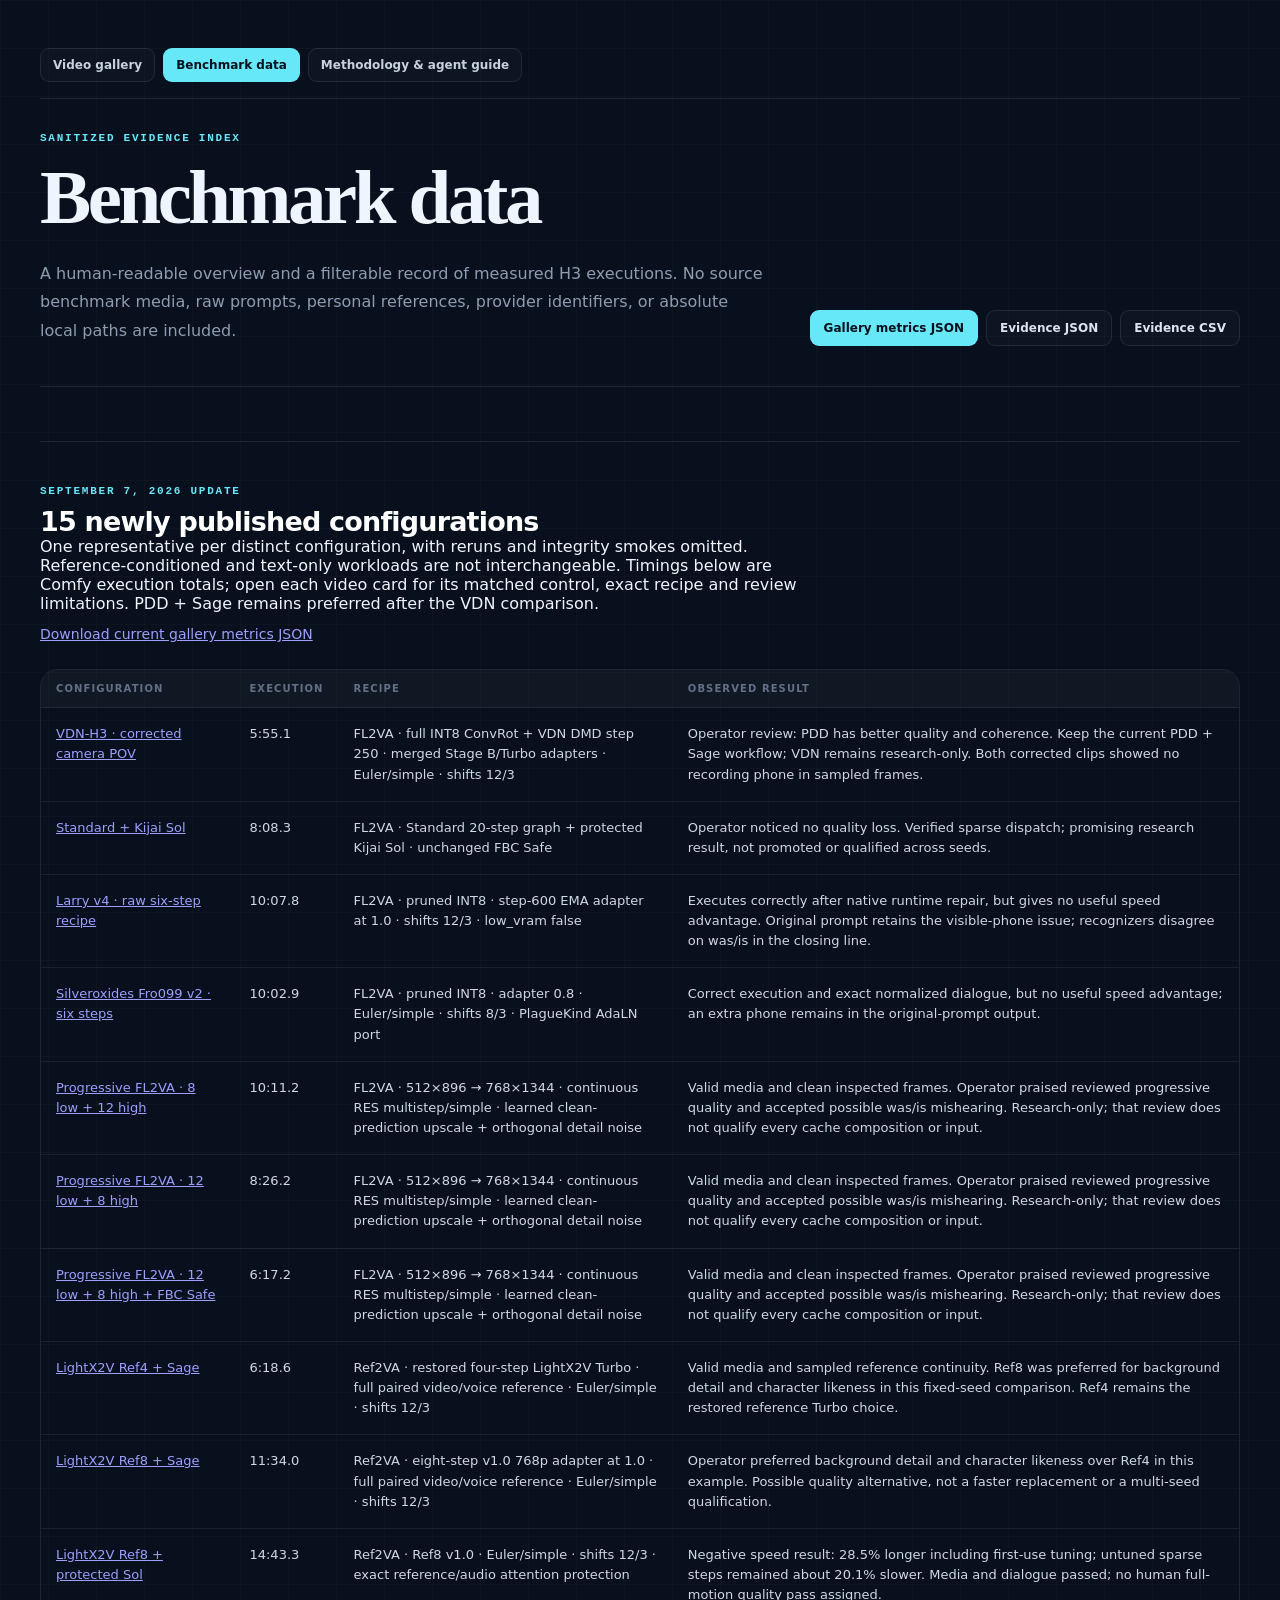
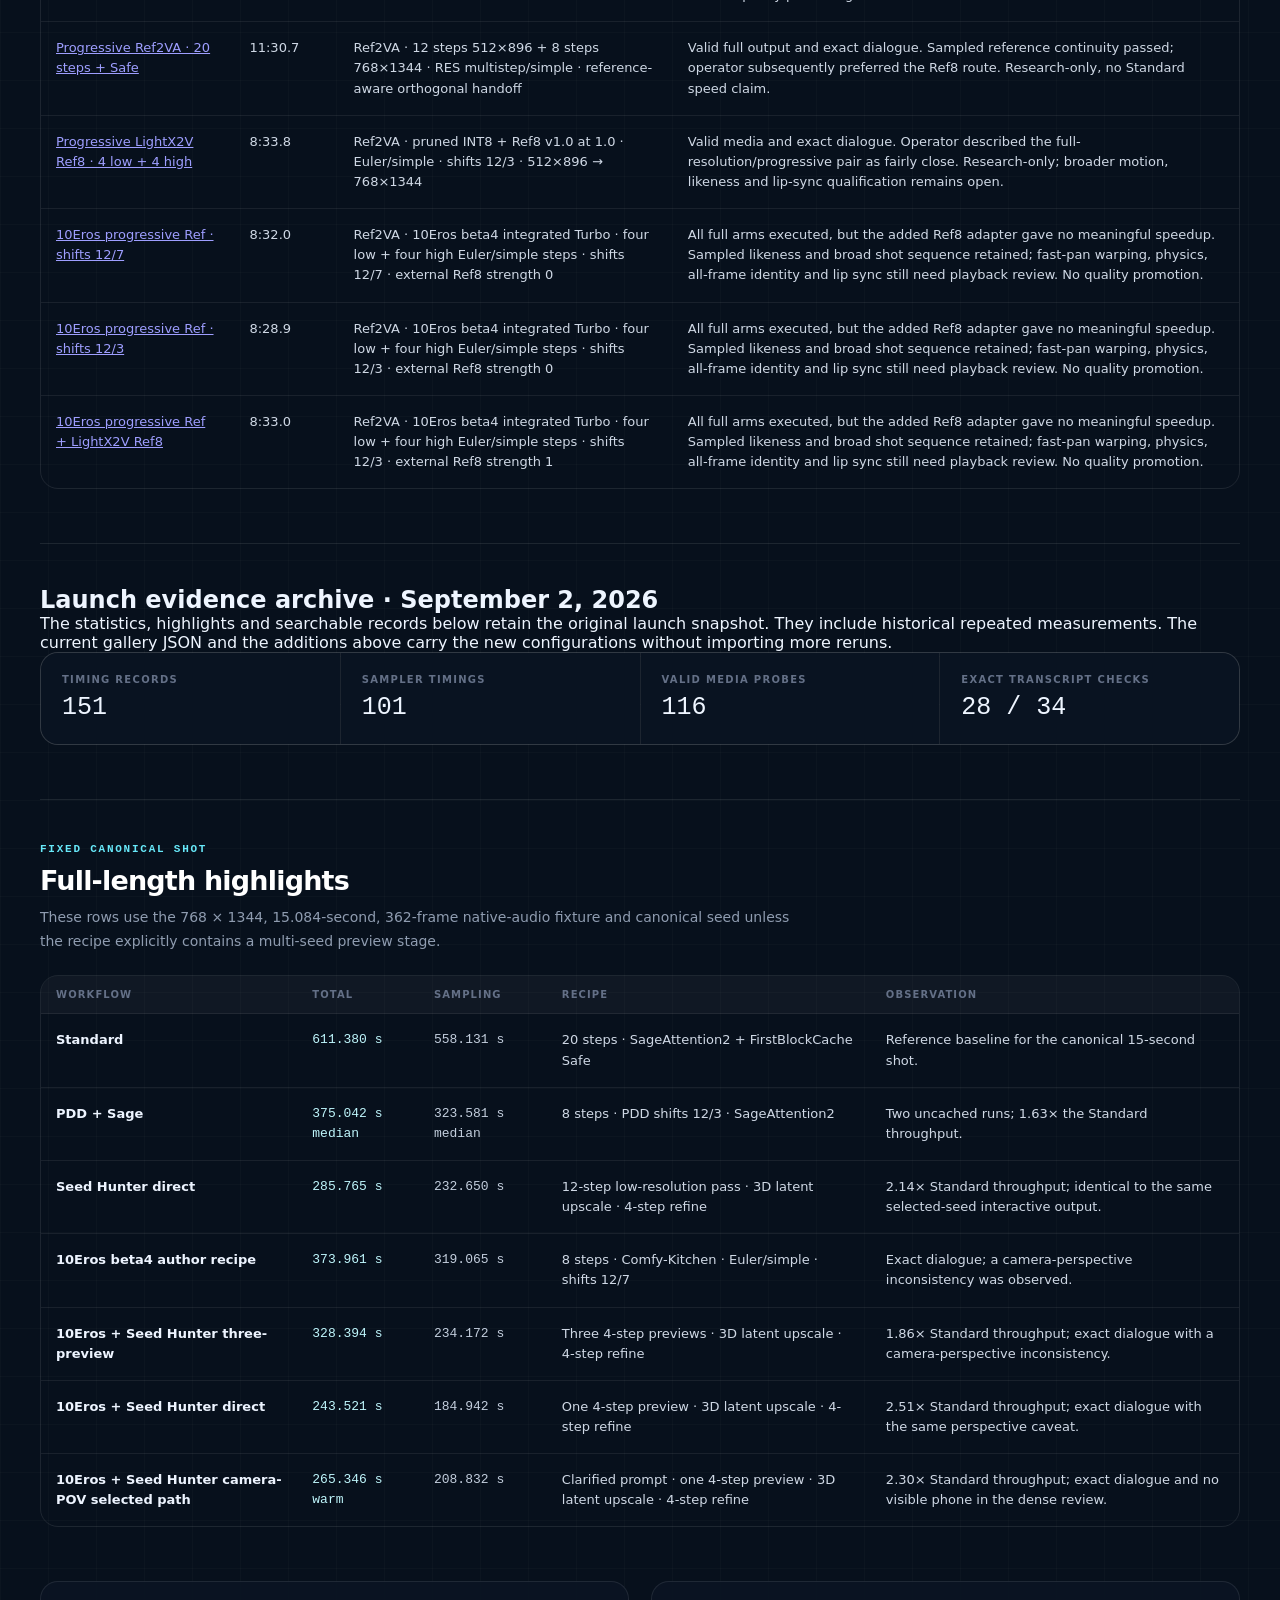
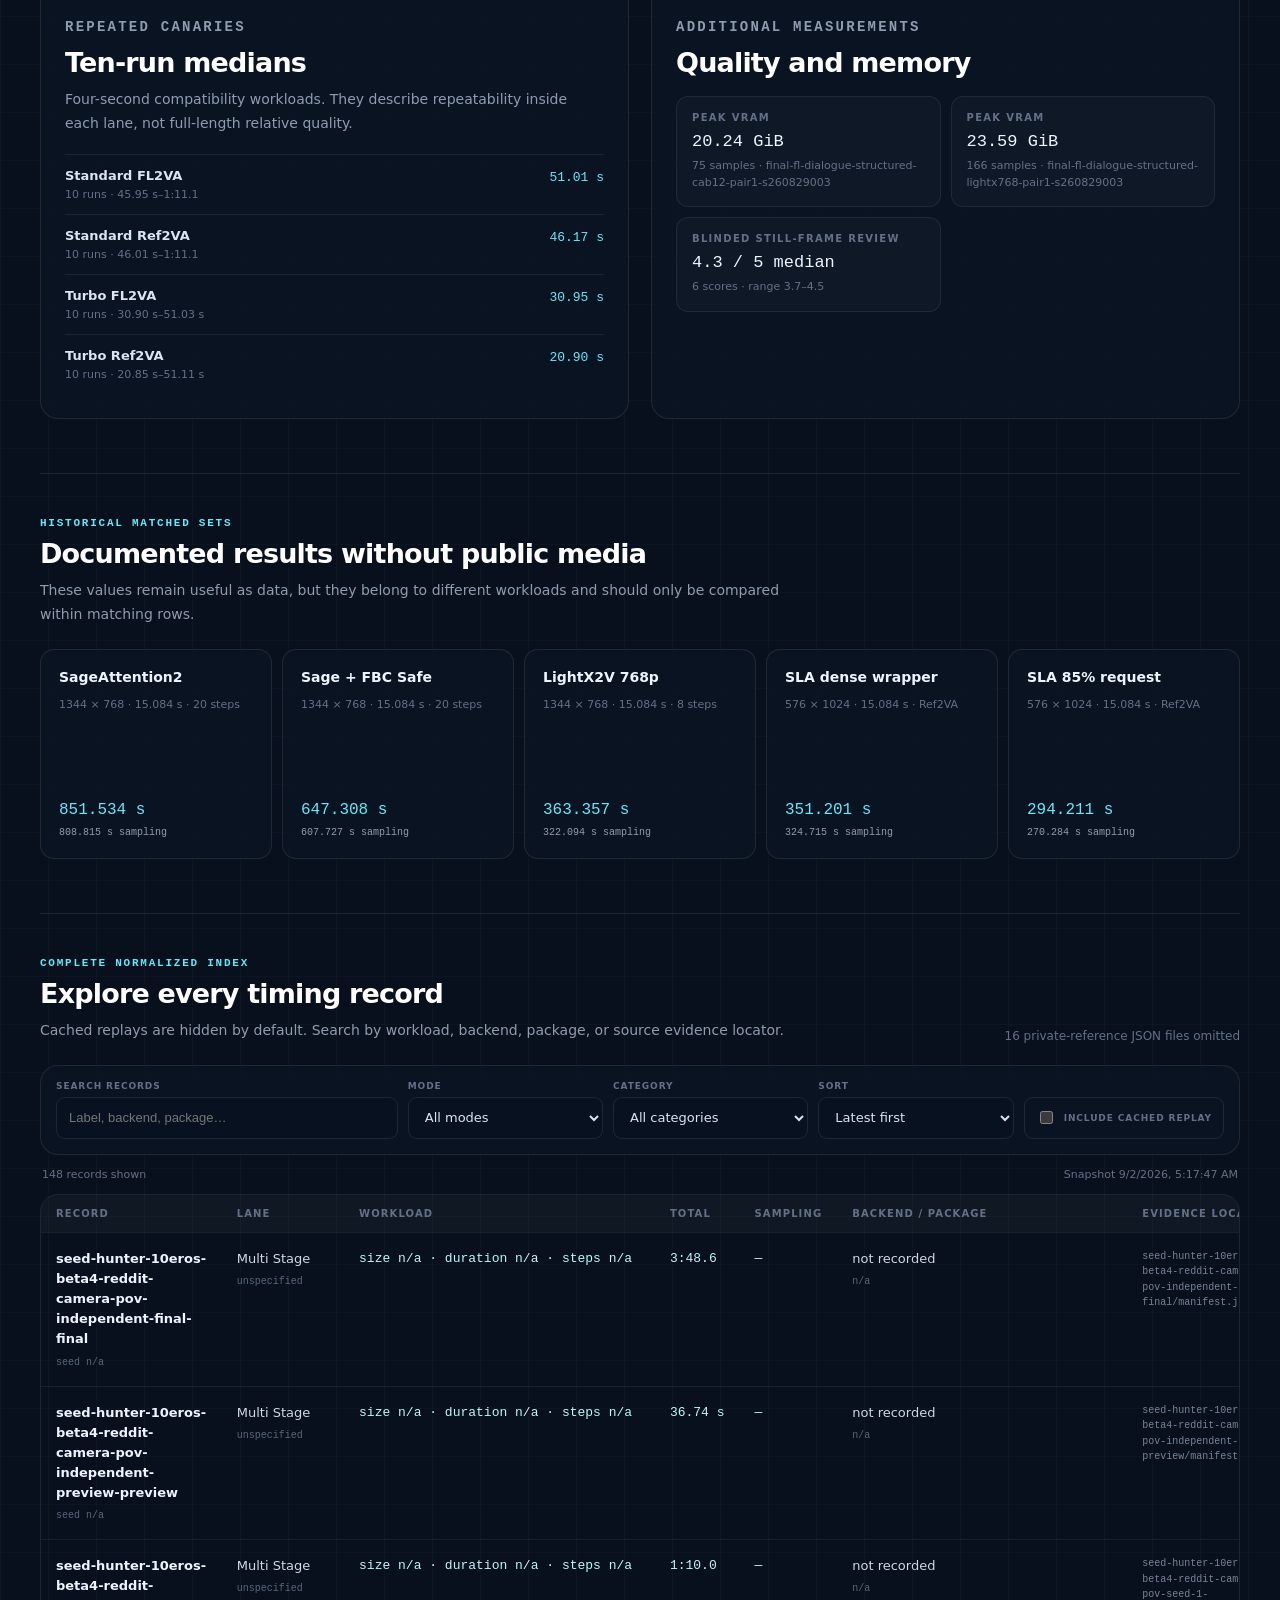
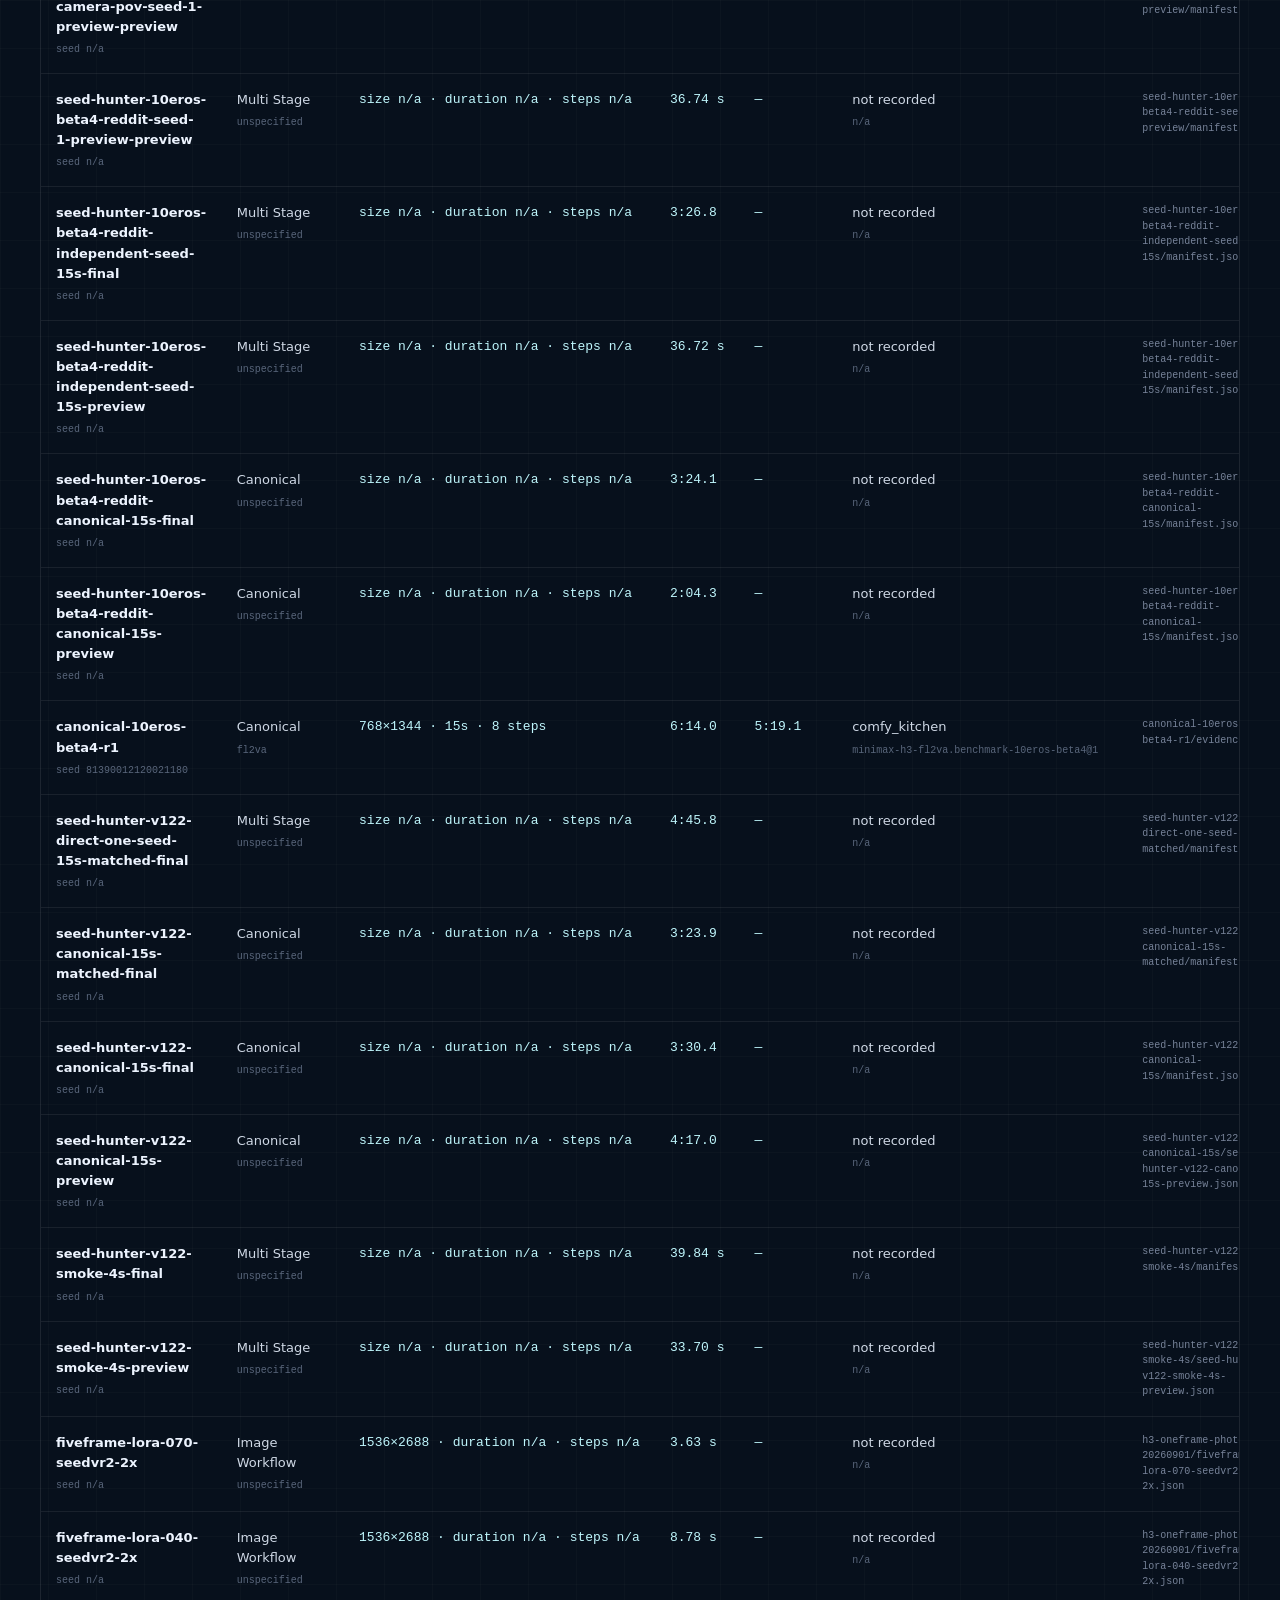
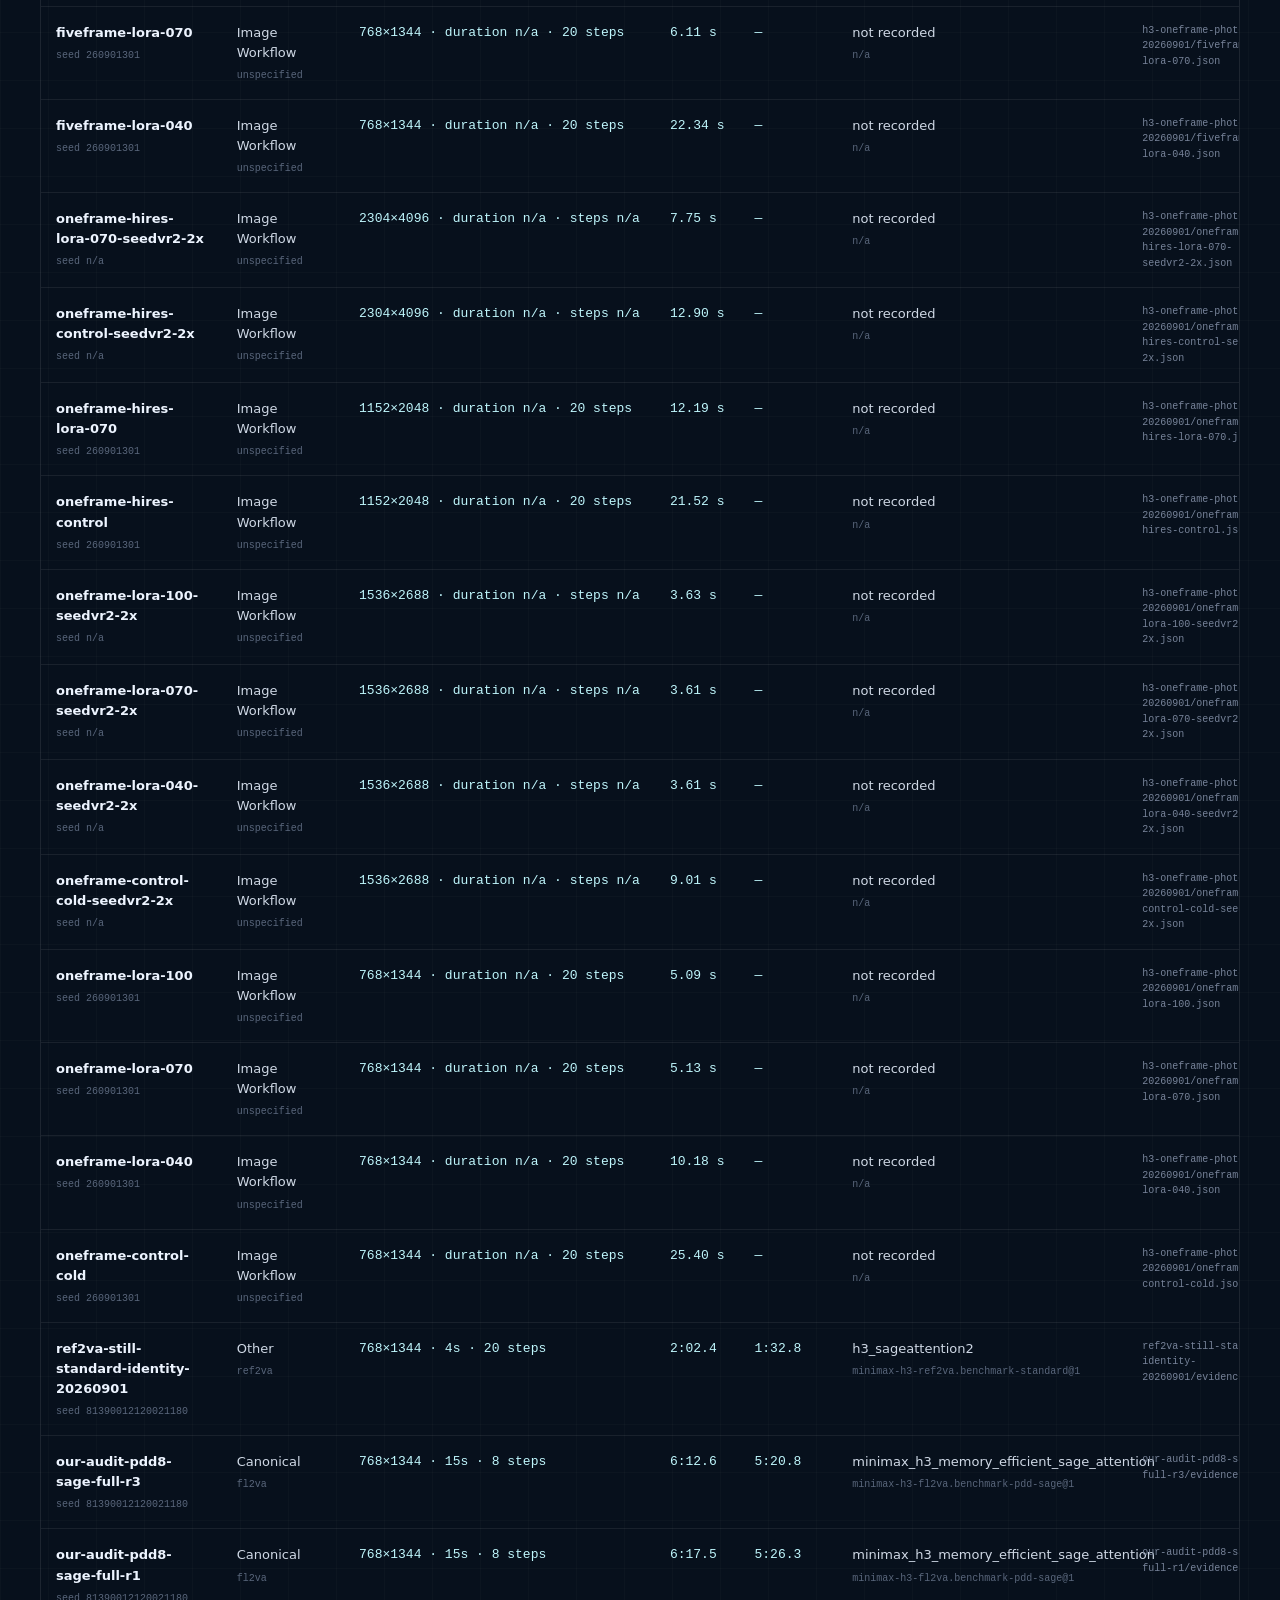
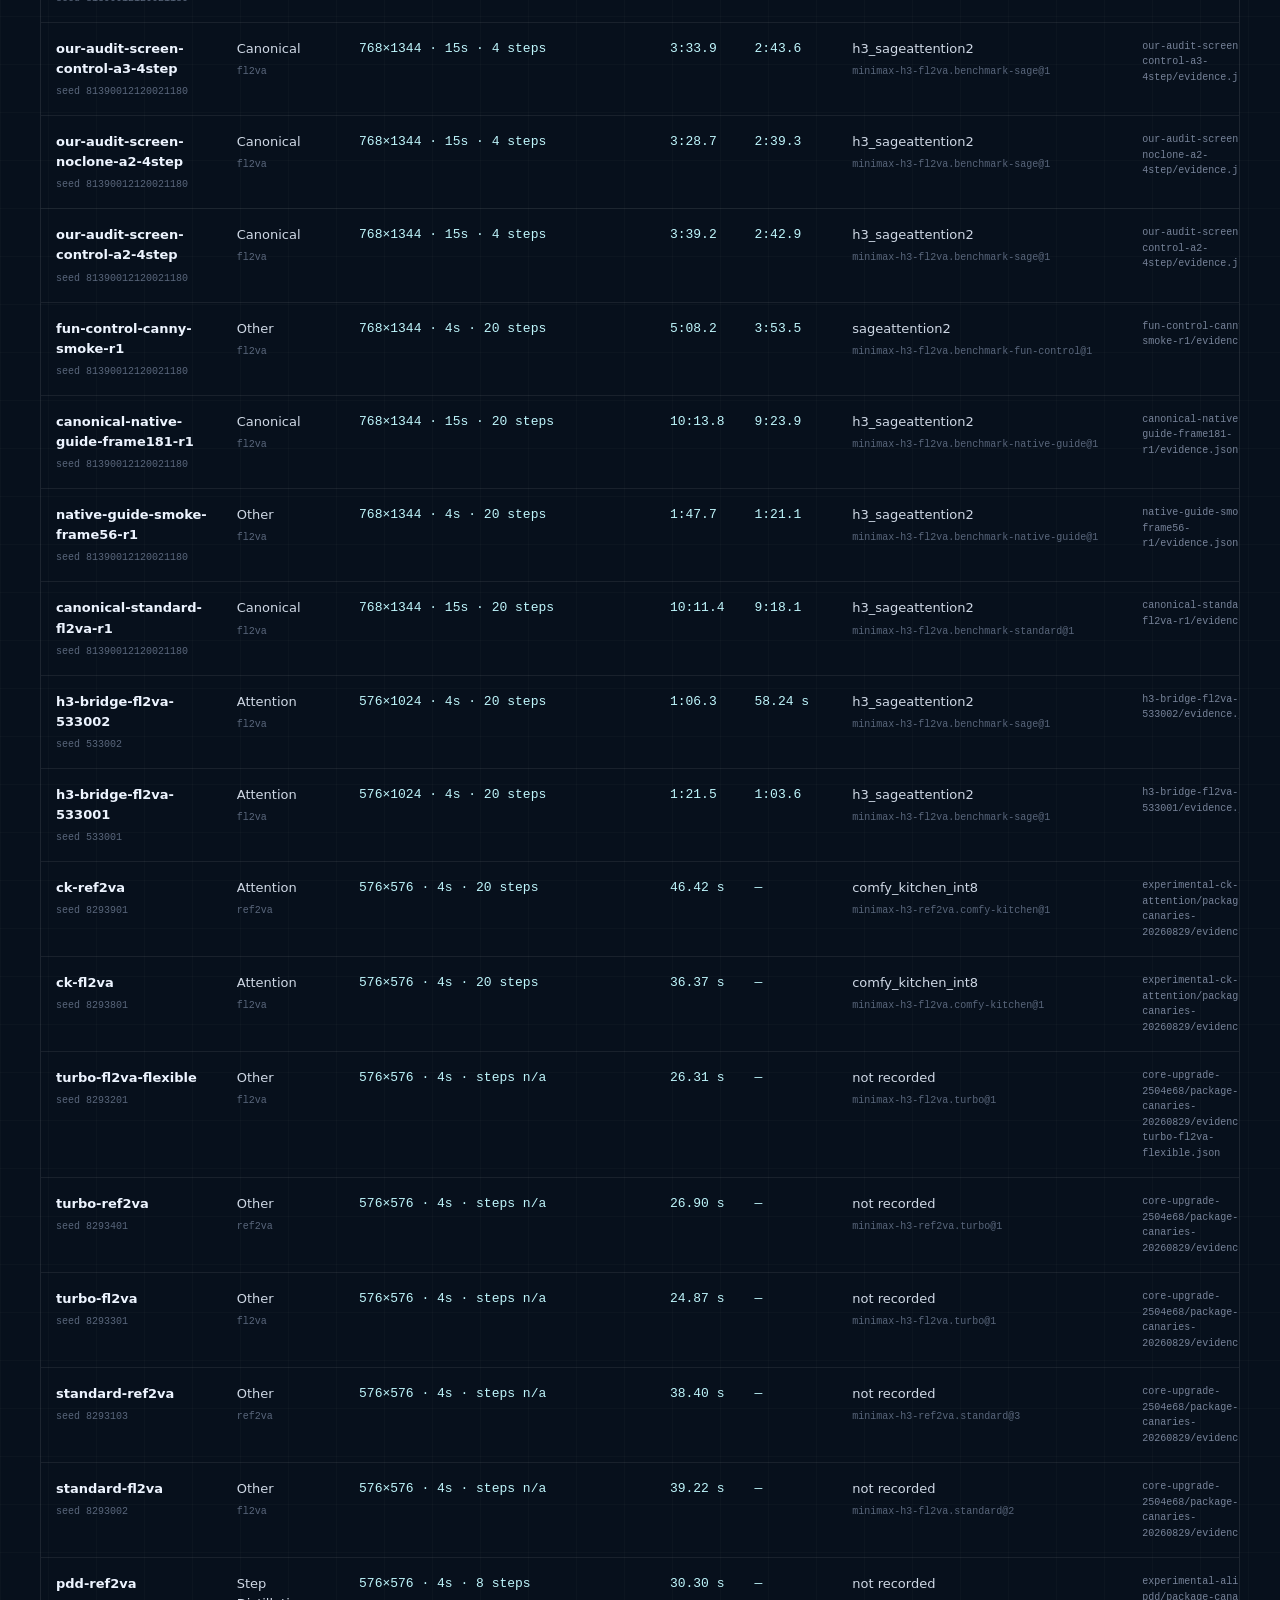
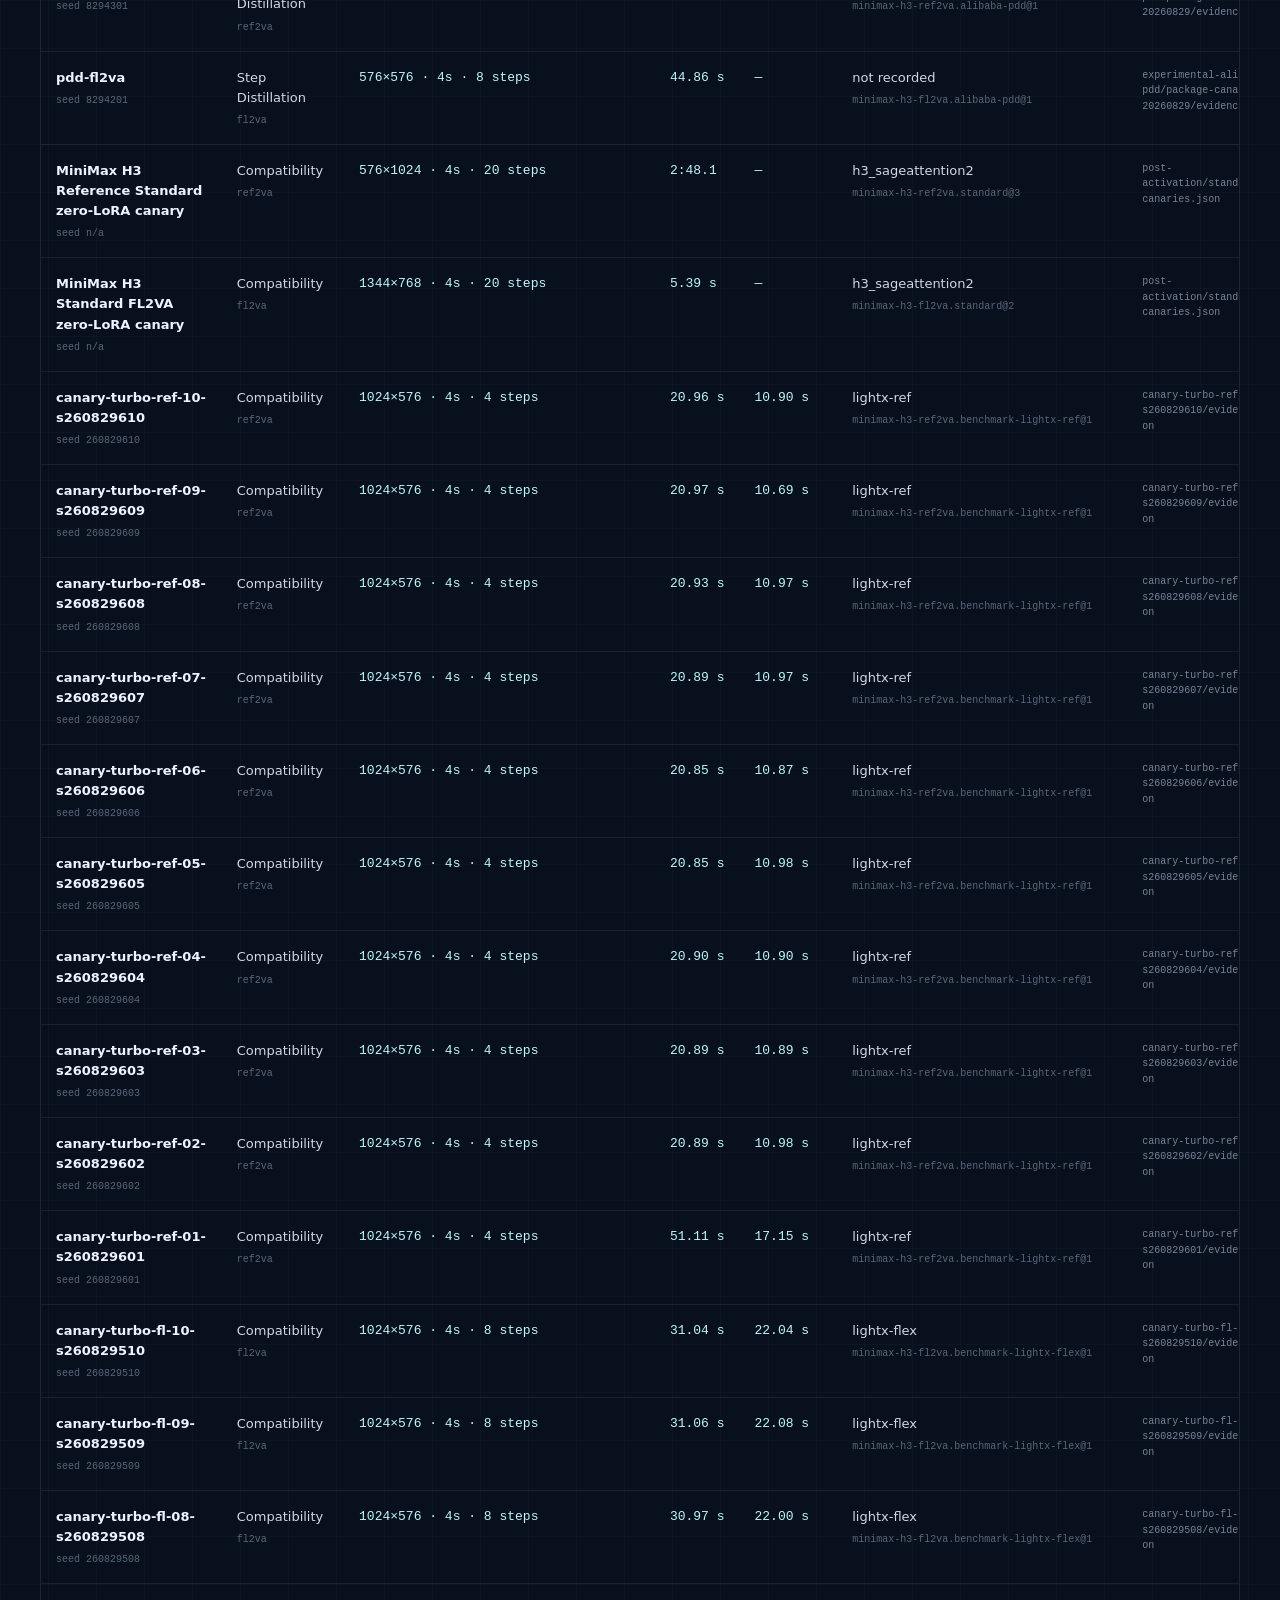
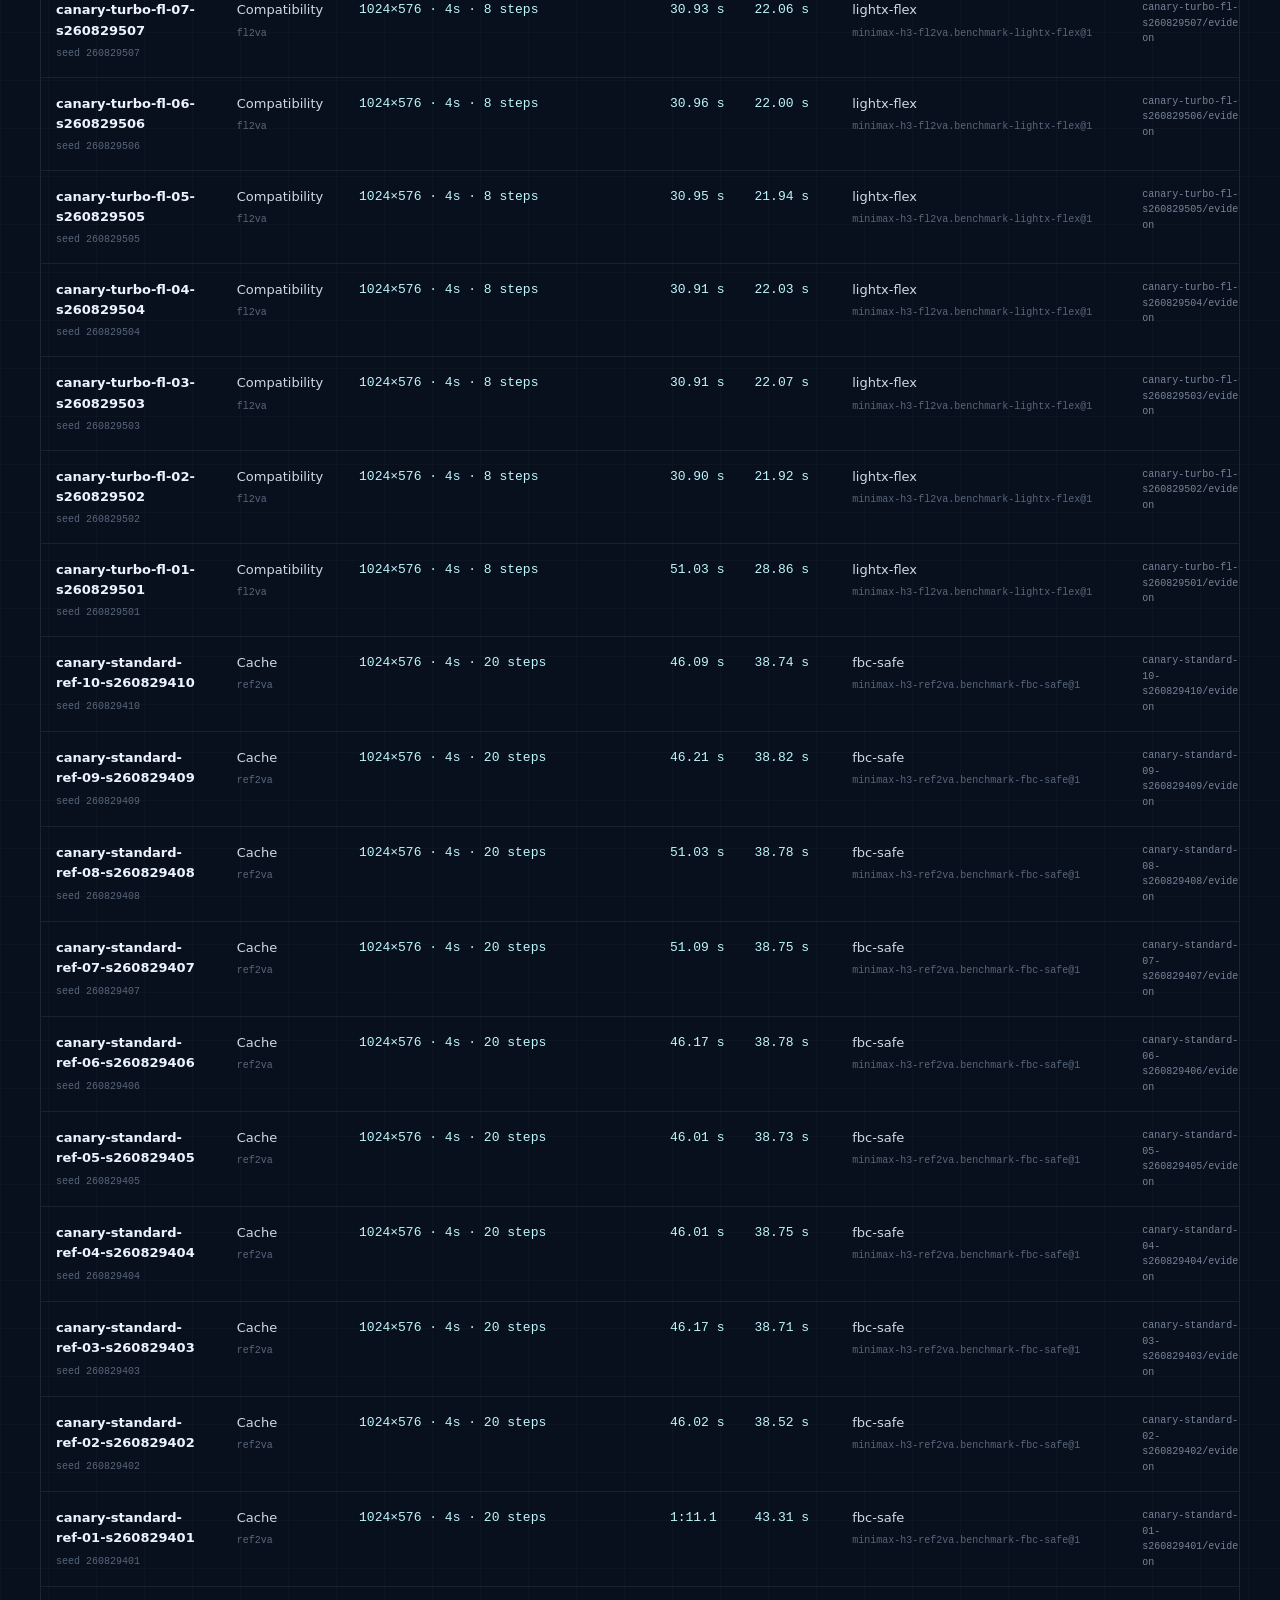
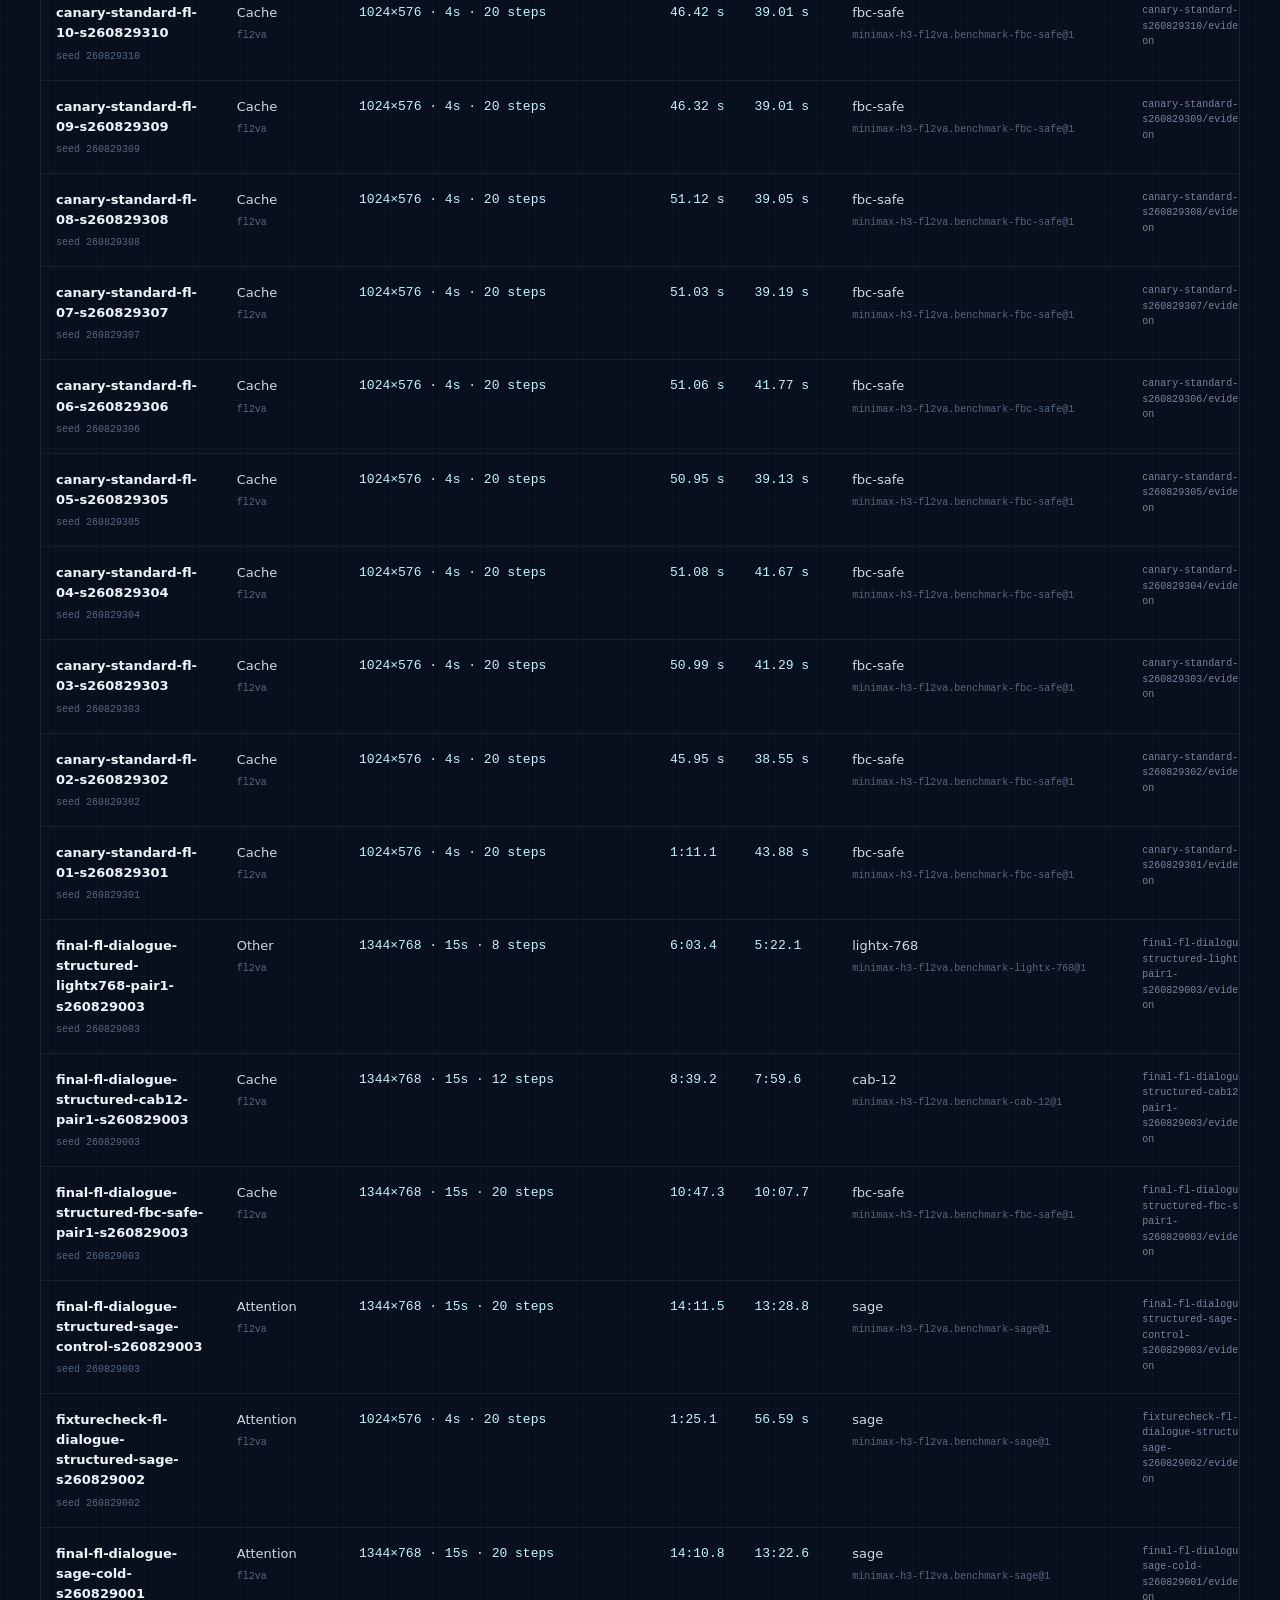
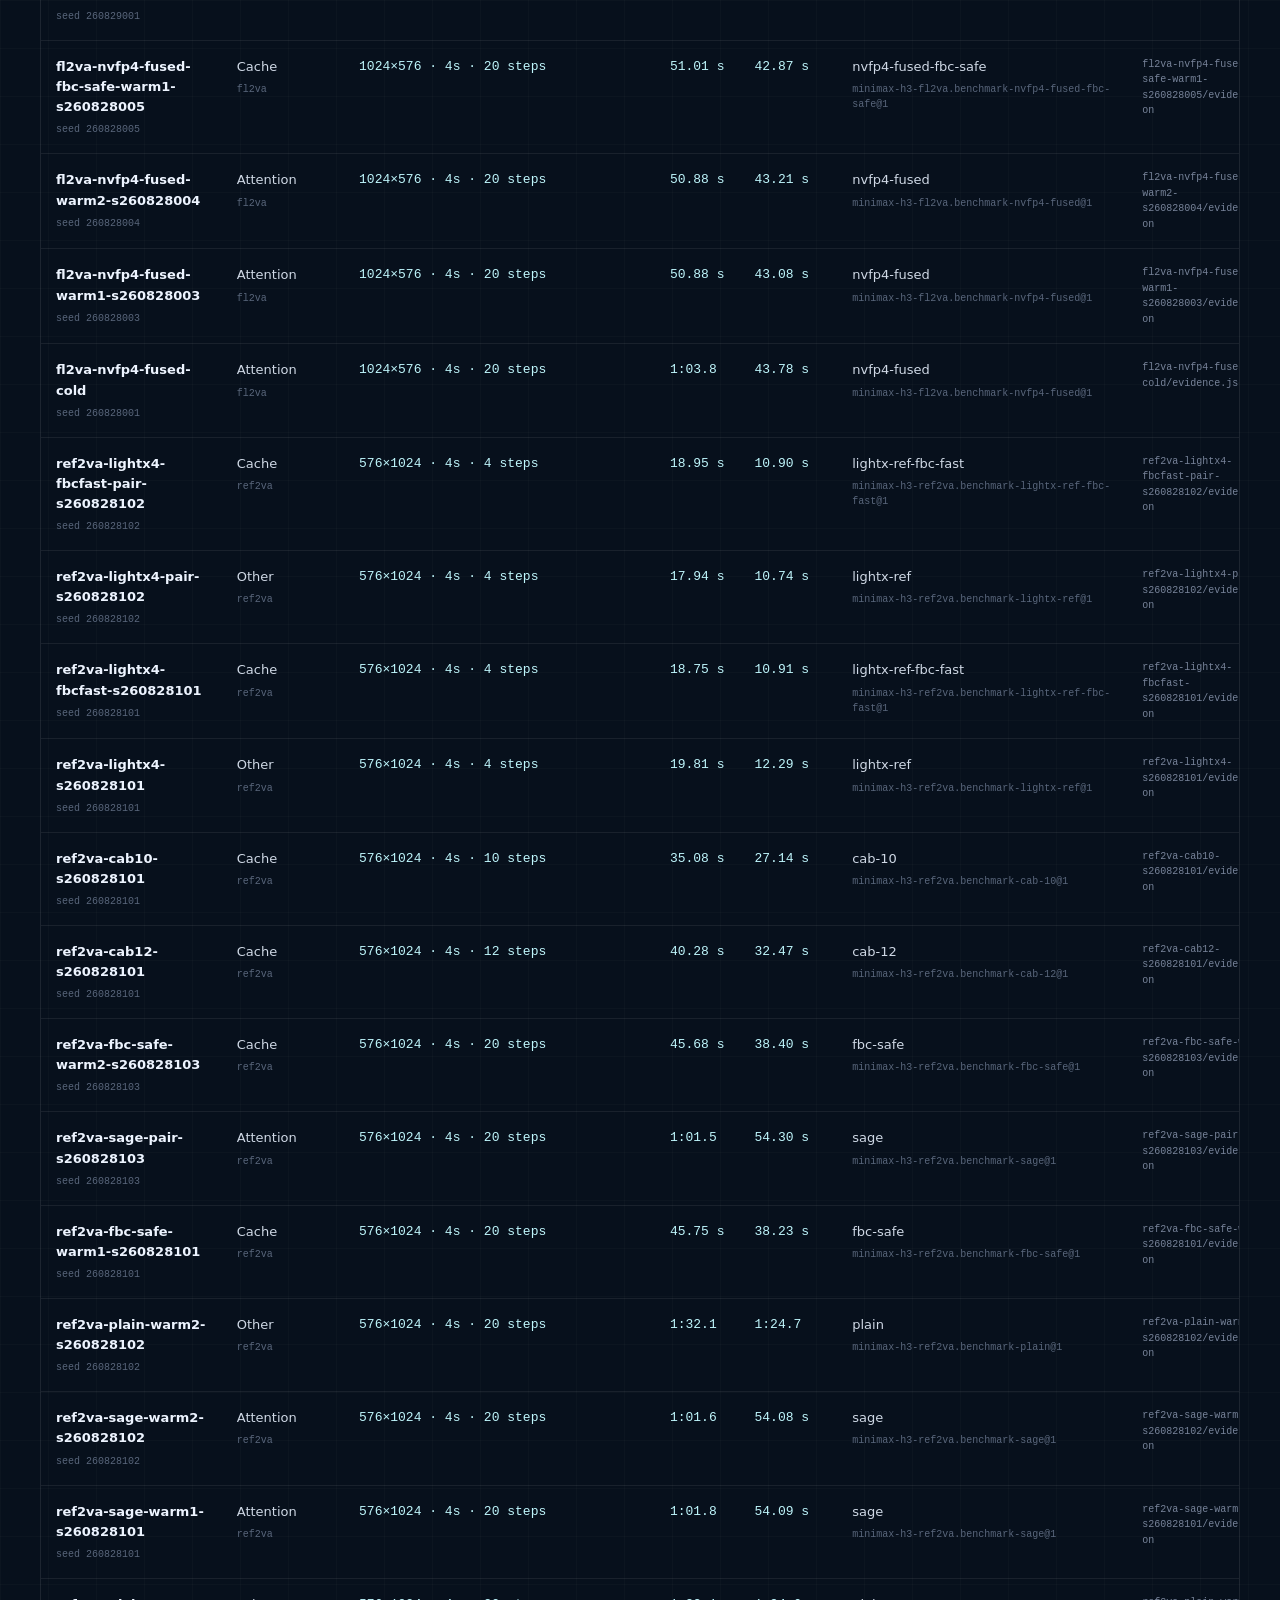
==== commit 52da6dab: "Add fifteen September H3 configurations and final VDN review" ====
--- a/benchmarks.html
+++ b/benchmarks.html
@@ -10,7 +10,7 @@
     <meta name="theme-color" content="#07101c" />
     <title>MiniMax H3 Benchmark Data</title>
     <link rel="stylesheet" href="./assets/styles.css" />
-    <script src="./assets/benchmark-page.js" defer></script>
+    <script src="./assets/benchmark-page.js?v=20260907-1" defer></script>
   </head>
   <body>
     <div class="ambient" aria-hidden="true"></div>
@@ -38,7 +38,20 @@
         </div>
       </header>
 
-      <section id="data-stats" class="data-stats" aria-label="Dataset summary"></section>
+      <section class="doc-section">
+        <div class="section-intro">
+          <p class="kicker">September 7, 2026 update</p>
+          <h2>15 newly published configurations</h2>
+          <p>One representative per distinct configuration, with reruns and integrity smokes omitted. Reference-conditioned and text-only workloads are not interchangeable. Timings below are Comfy execution totals; open each video card for its matched control, exact recipe and review limitations. PDD + Sage remains preferred after the VDN comparison.</p>
+          <p><a href="./data/gallery-results.json" download>Download current gallery metrics JSON</a></p>
+        </div>
+        <div class="table-wrap"><table class="data-table wide">
+          <thead><tr><th>Configuration</th><th>Execution</th><th>Recipe</th><th>Observed result</th></tr></thead>
+          <tbody id="configuration-updates"><tr><td colspan="4">Loading new configurations…</td></tr></tbody>
+        </table></div>
+      </section>
+      <section class="doc-section"><h2>Launch evidence archive · September 2, 2026</h2><p>The statistics, highlights and searchable records below retain the original launch snapshot. They include historical repeated measurements. The current gallery JSON and the additions above carry the new configurations without importing more reruns.</p></section>
+      <section id="data-stats" class="data-stats" aria-label="Launch dataset summary"></section>
 
       <section class="doc-section">
         <div class="section-intro">
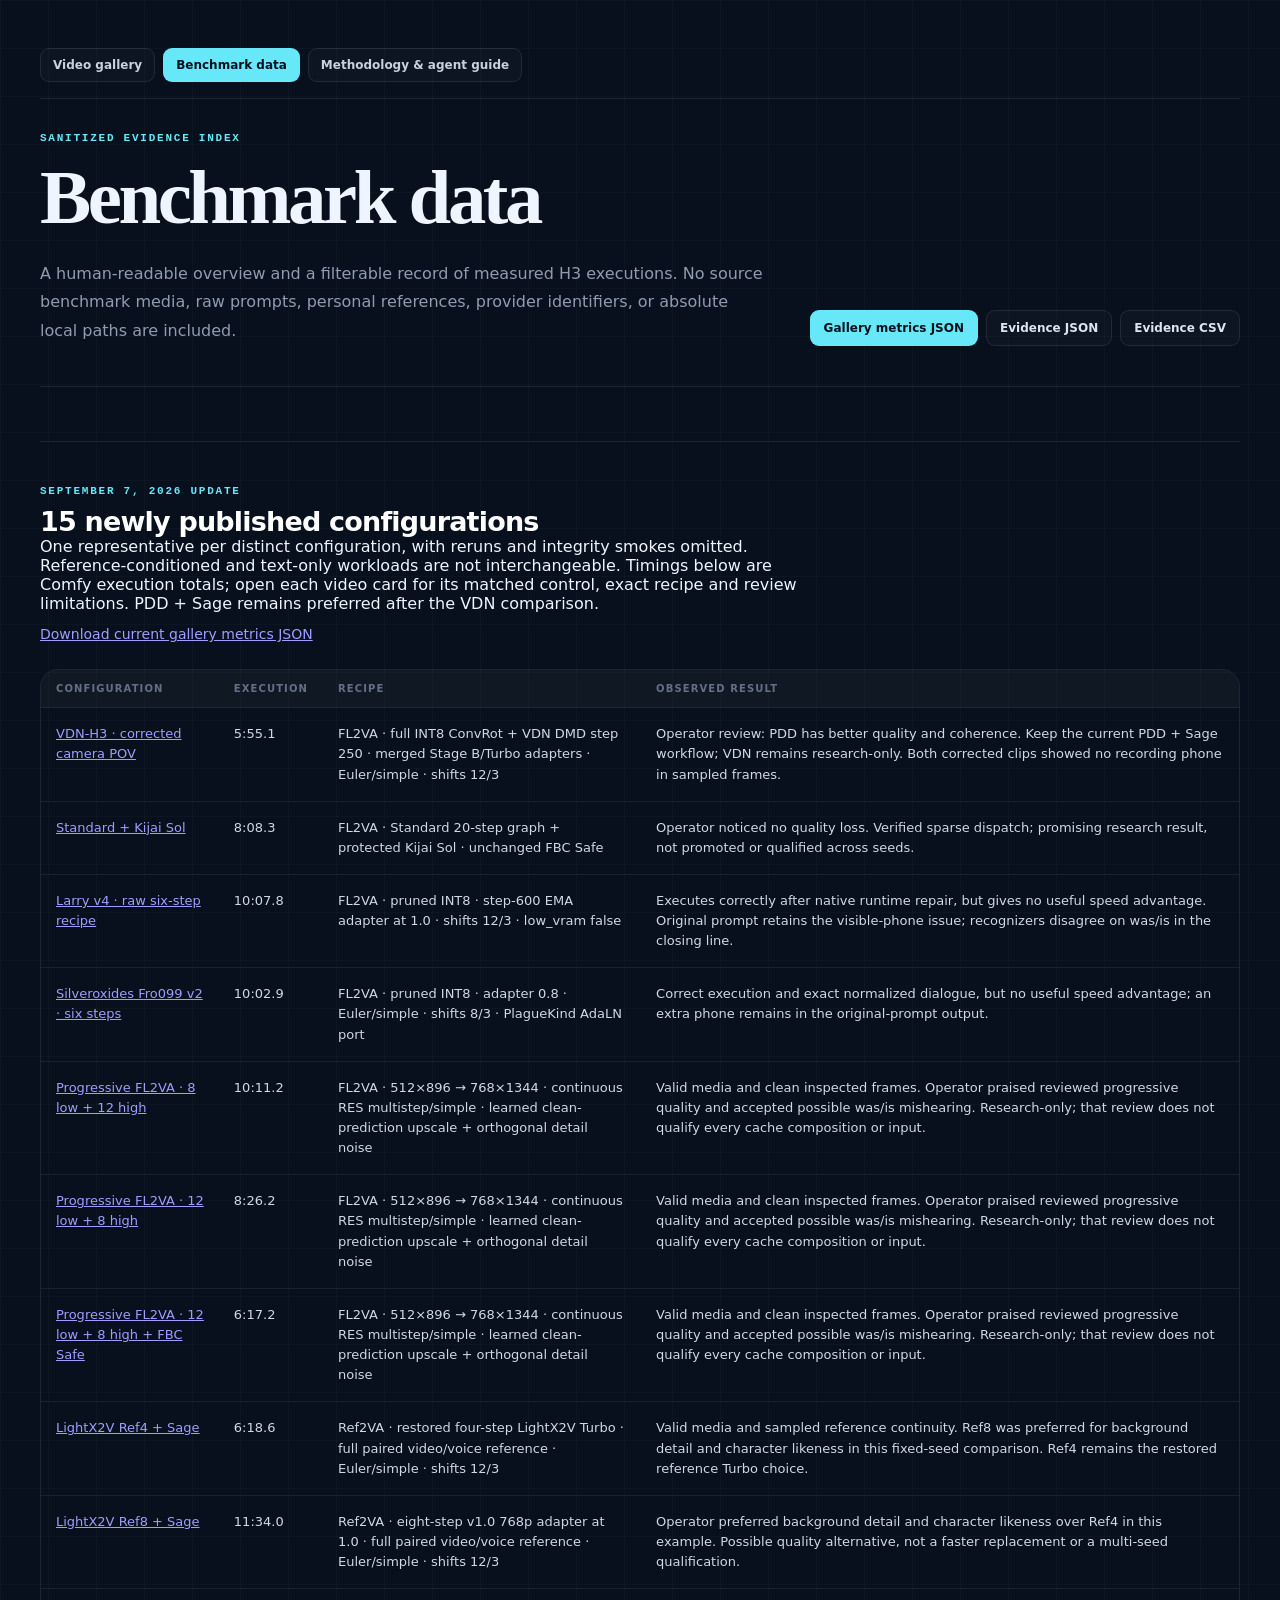
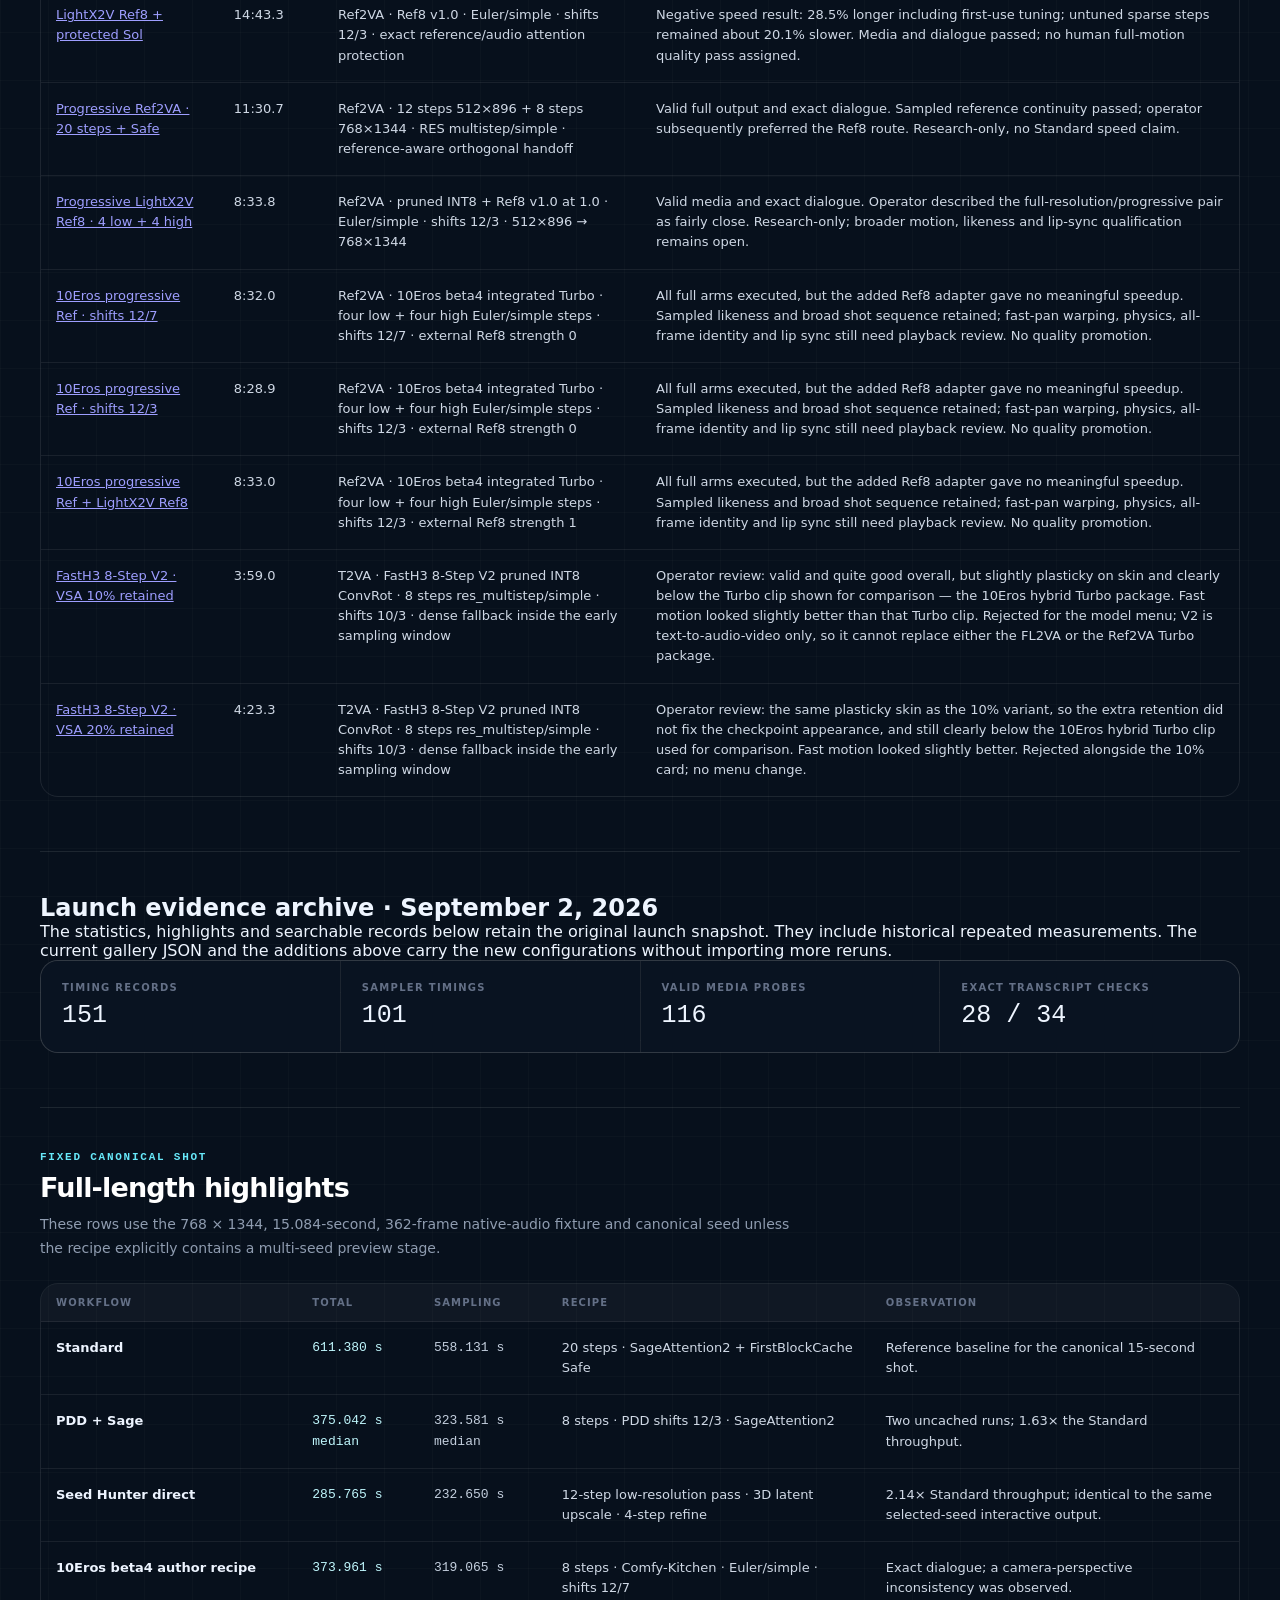
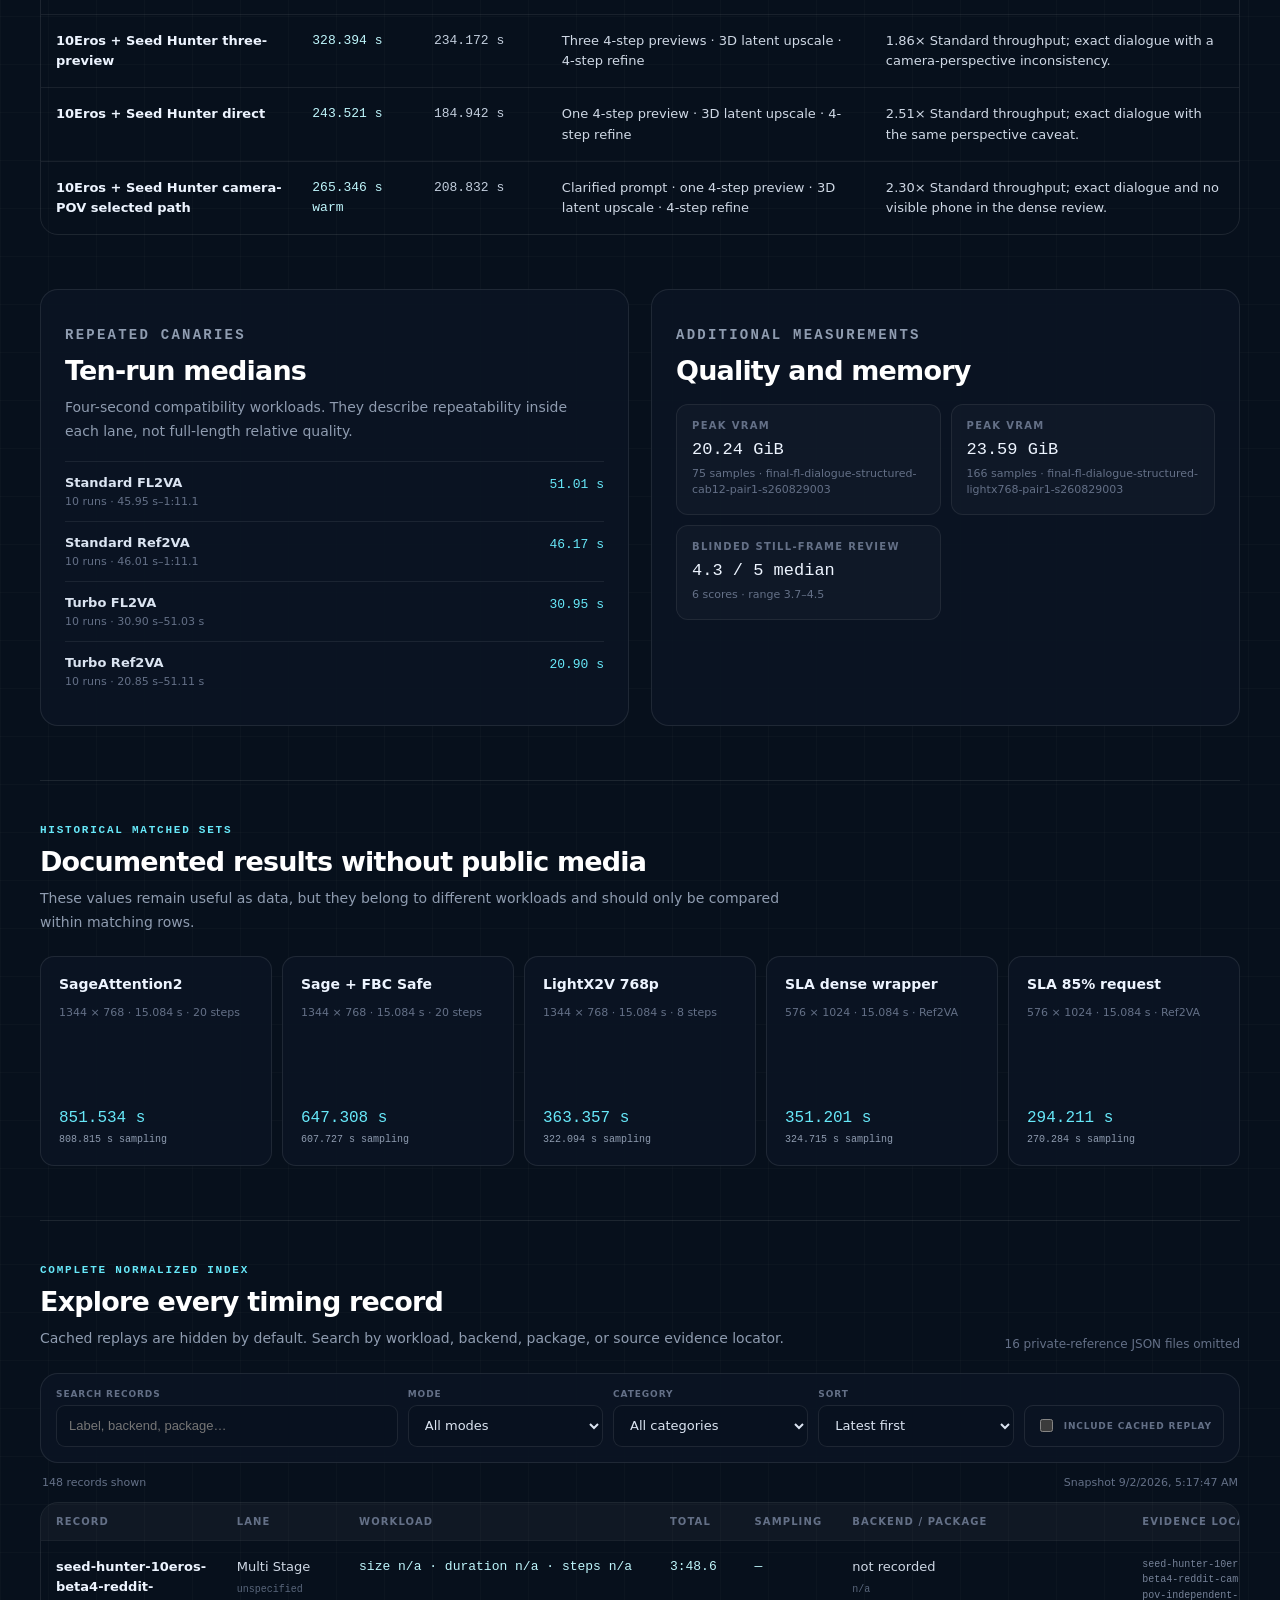
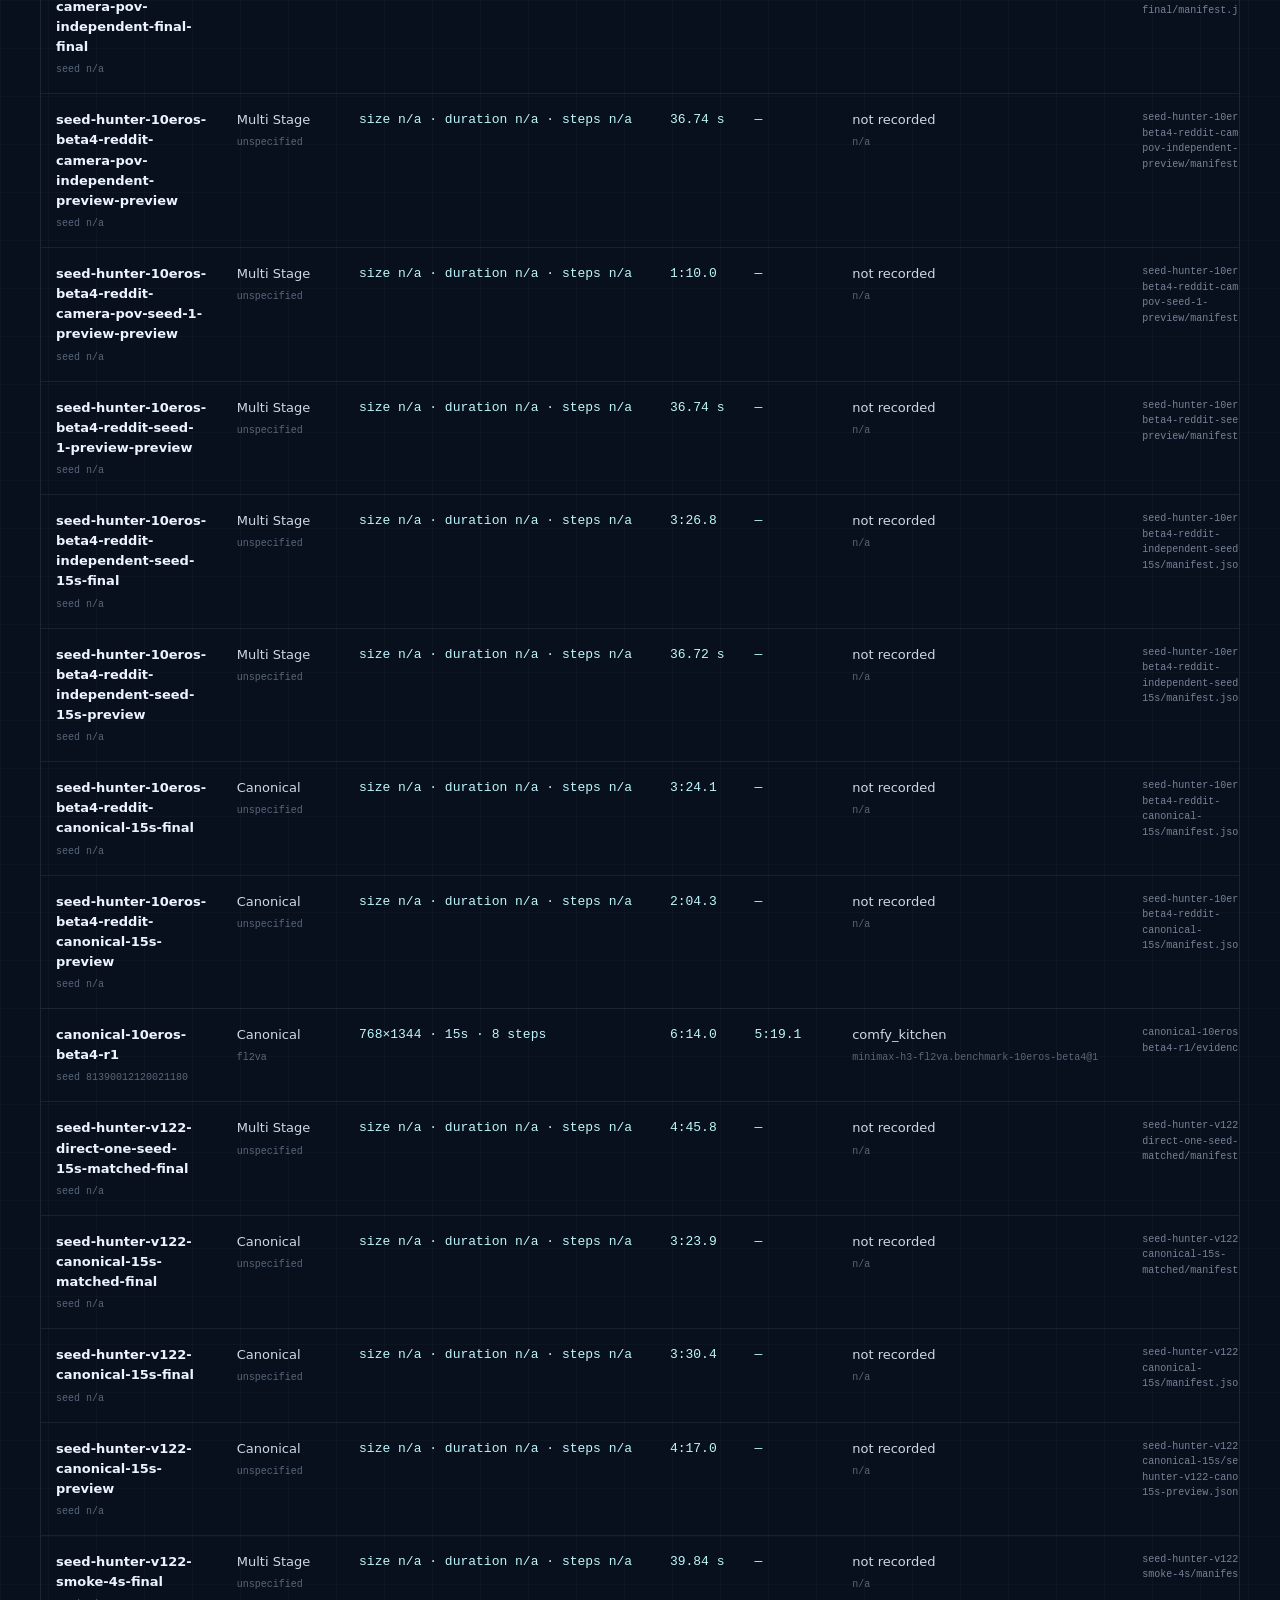
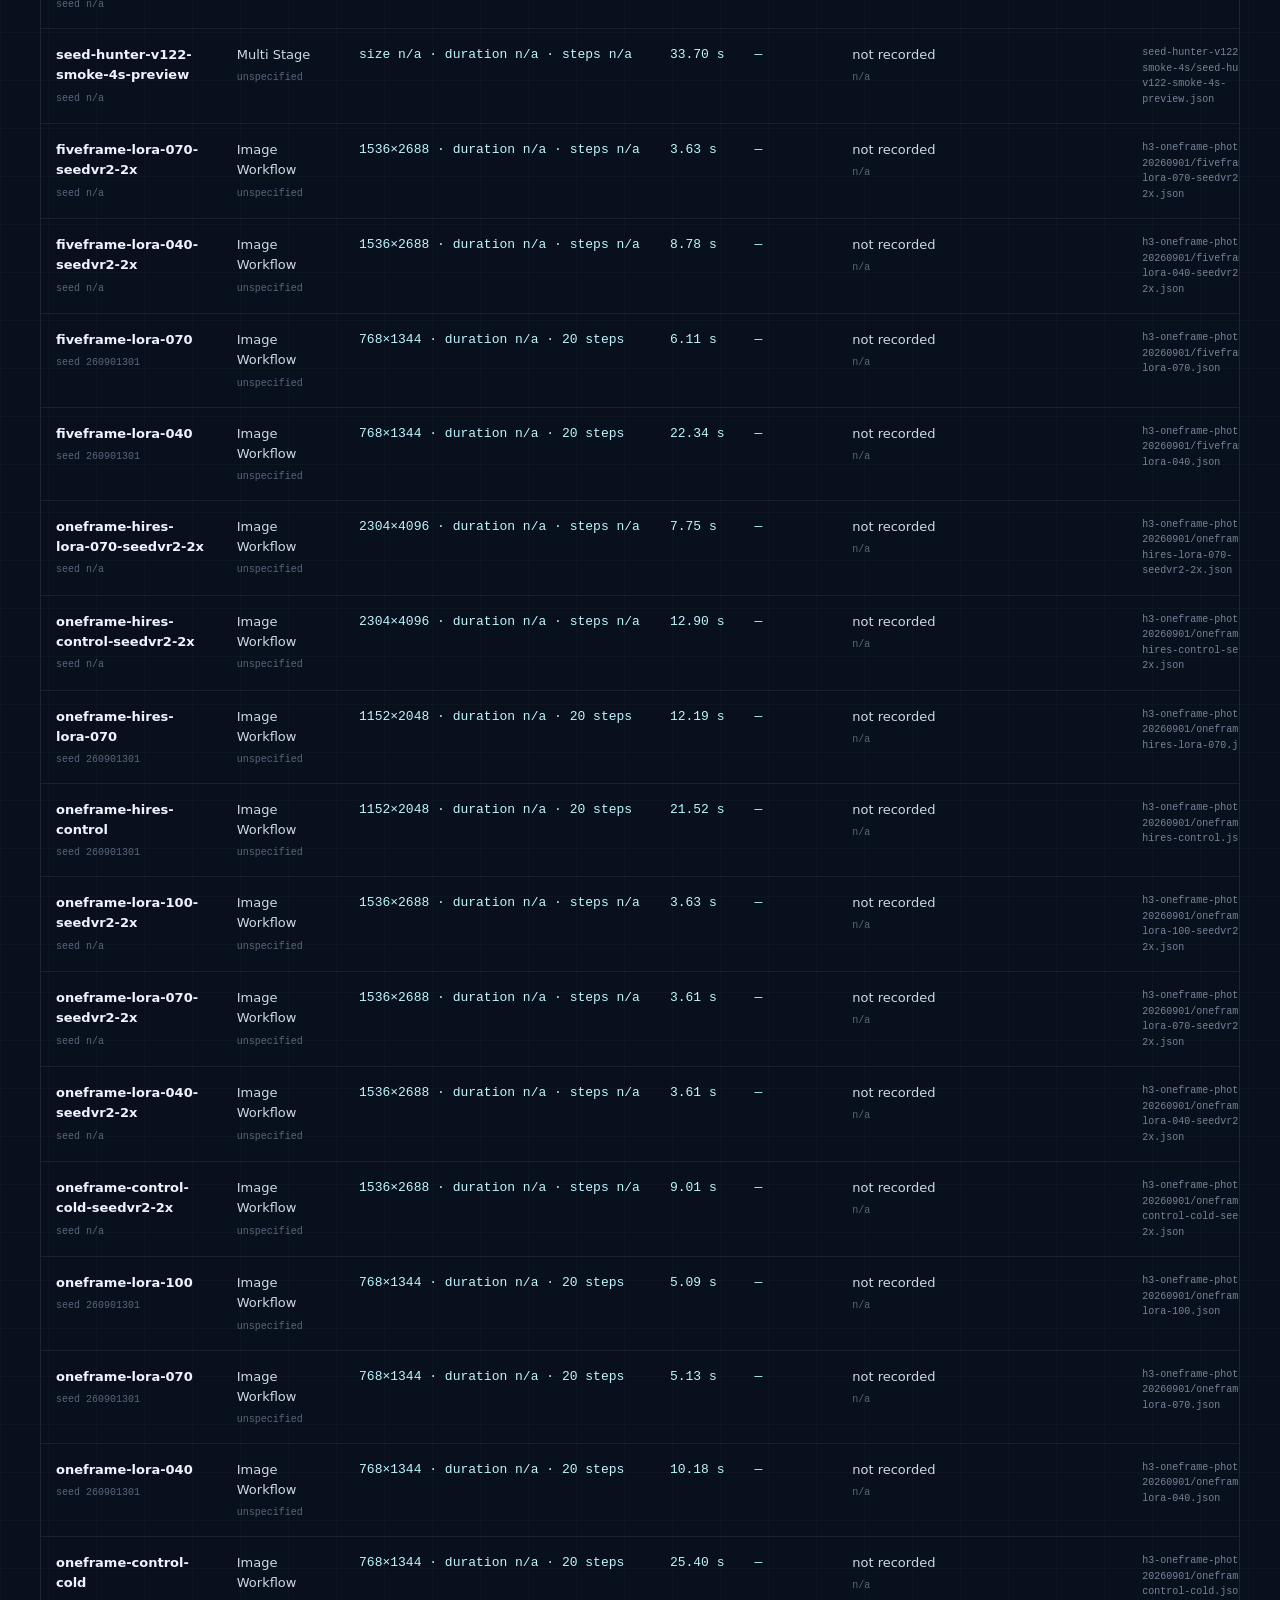
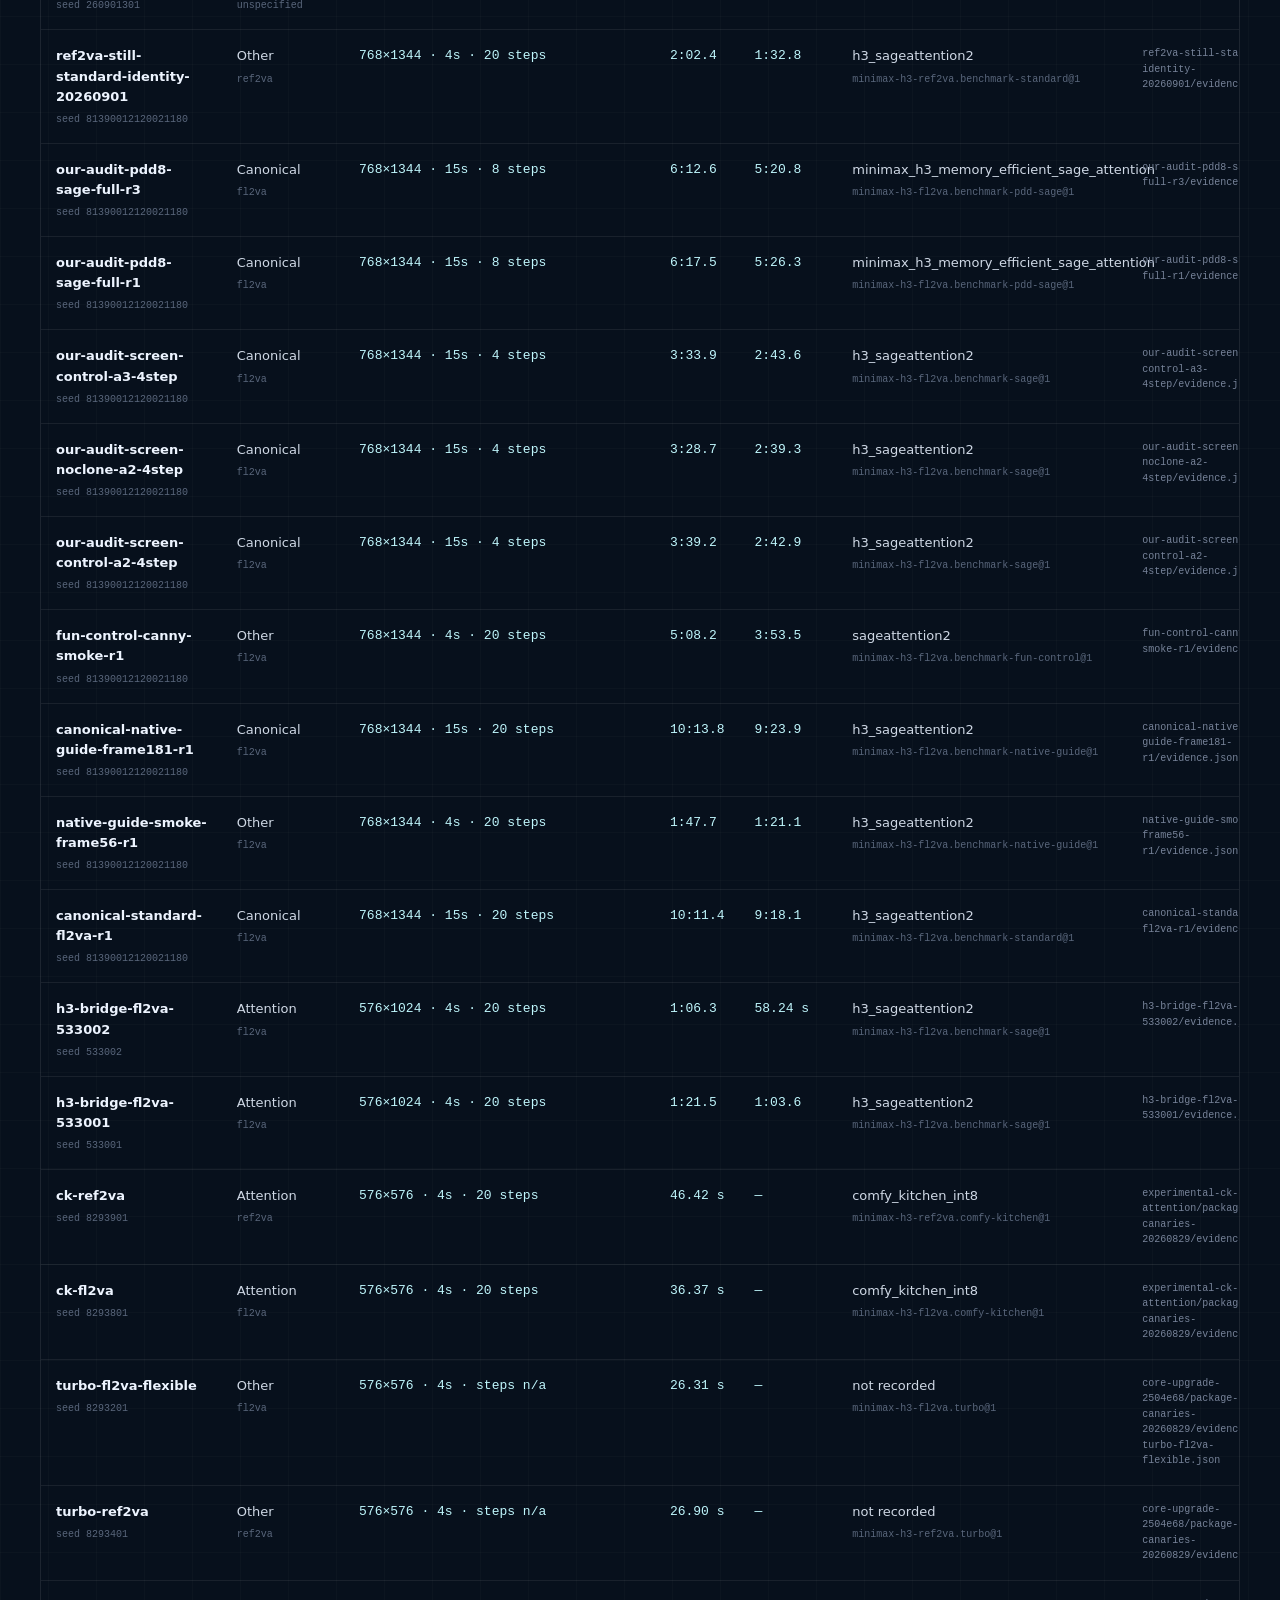
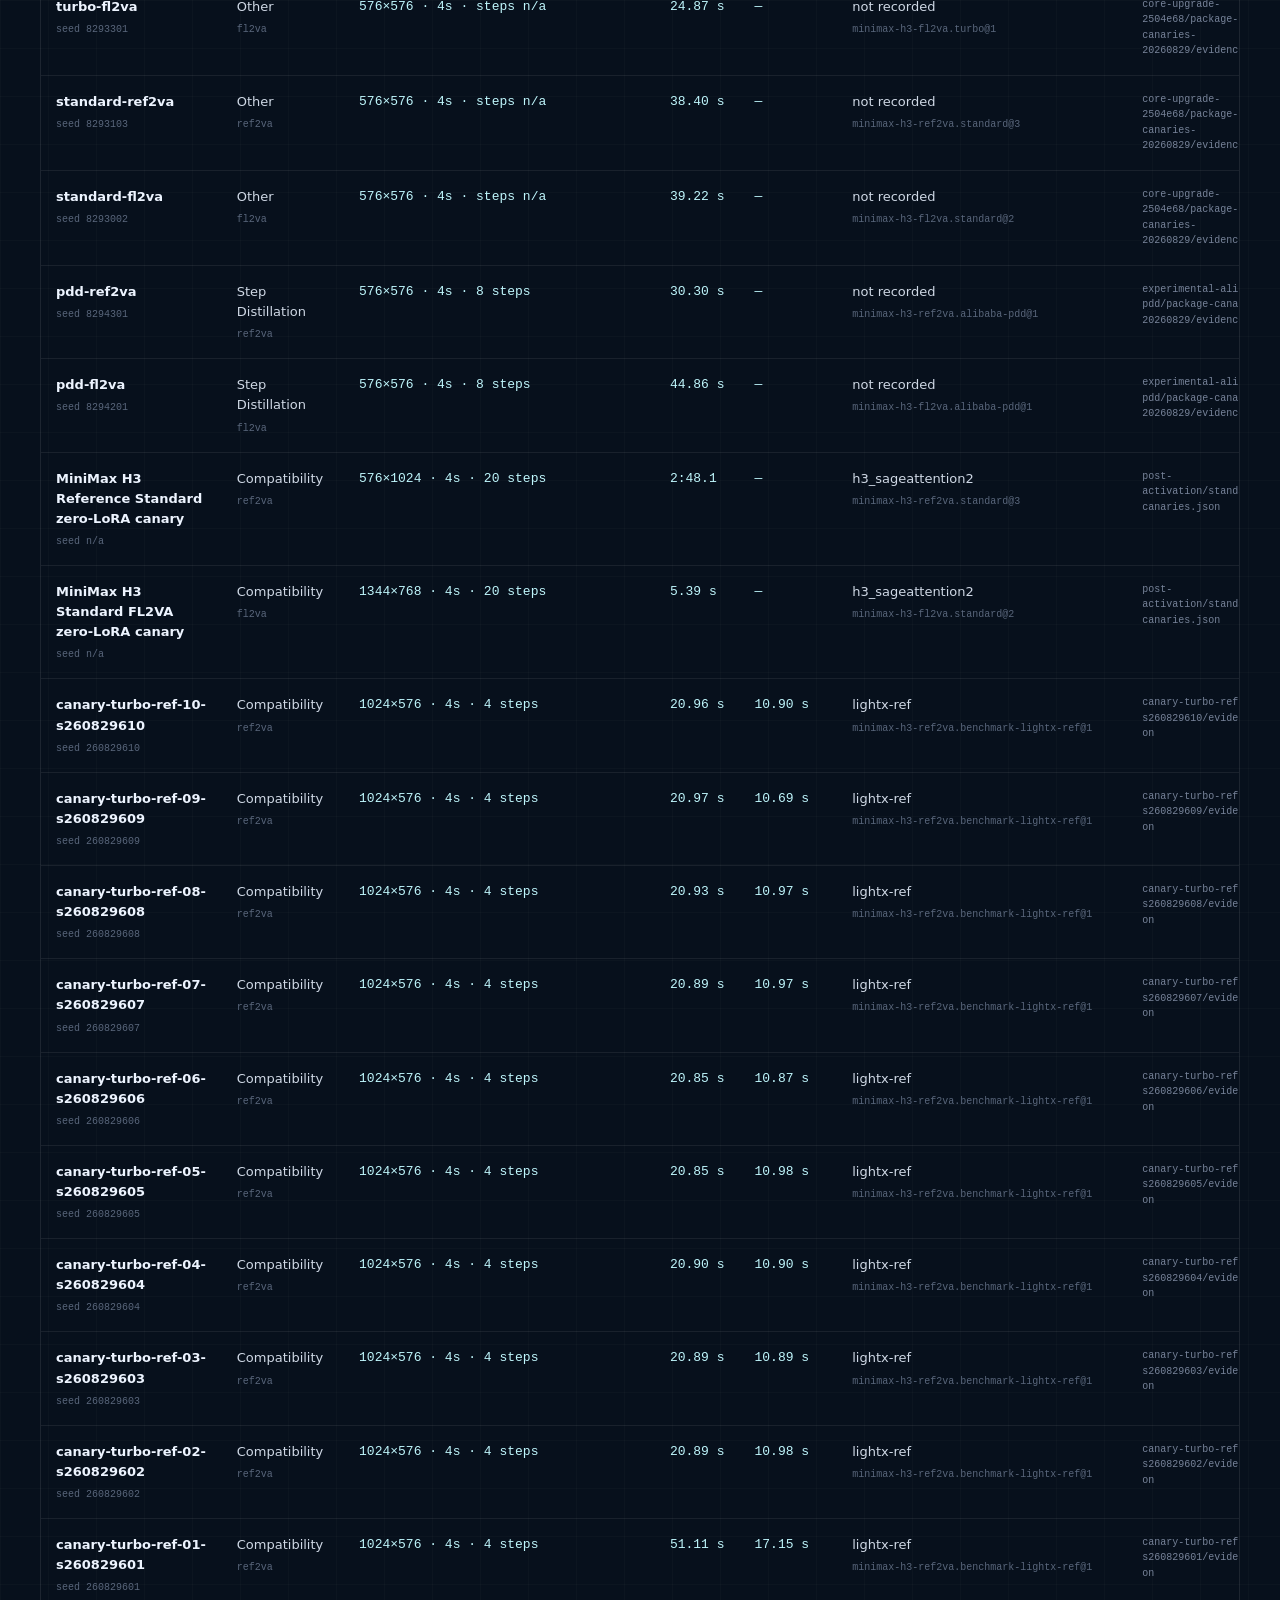
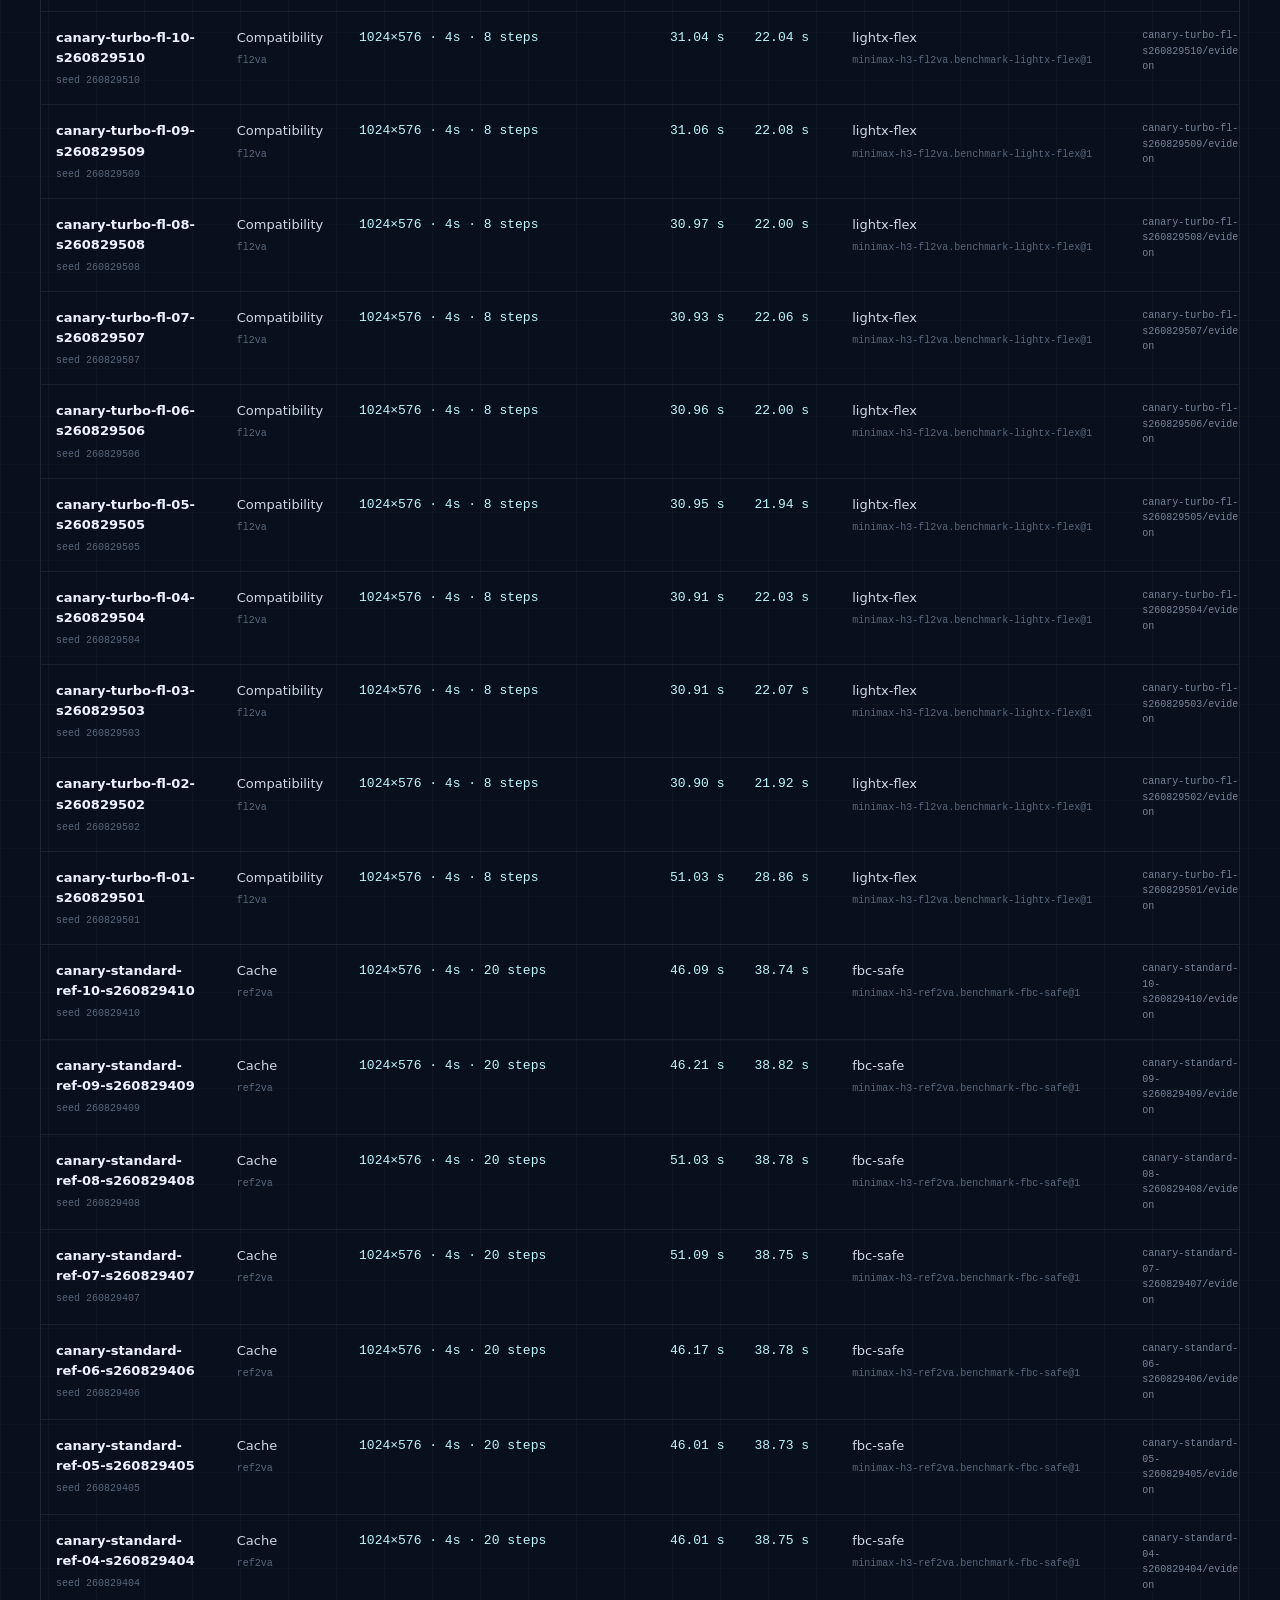
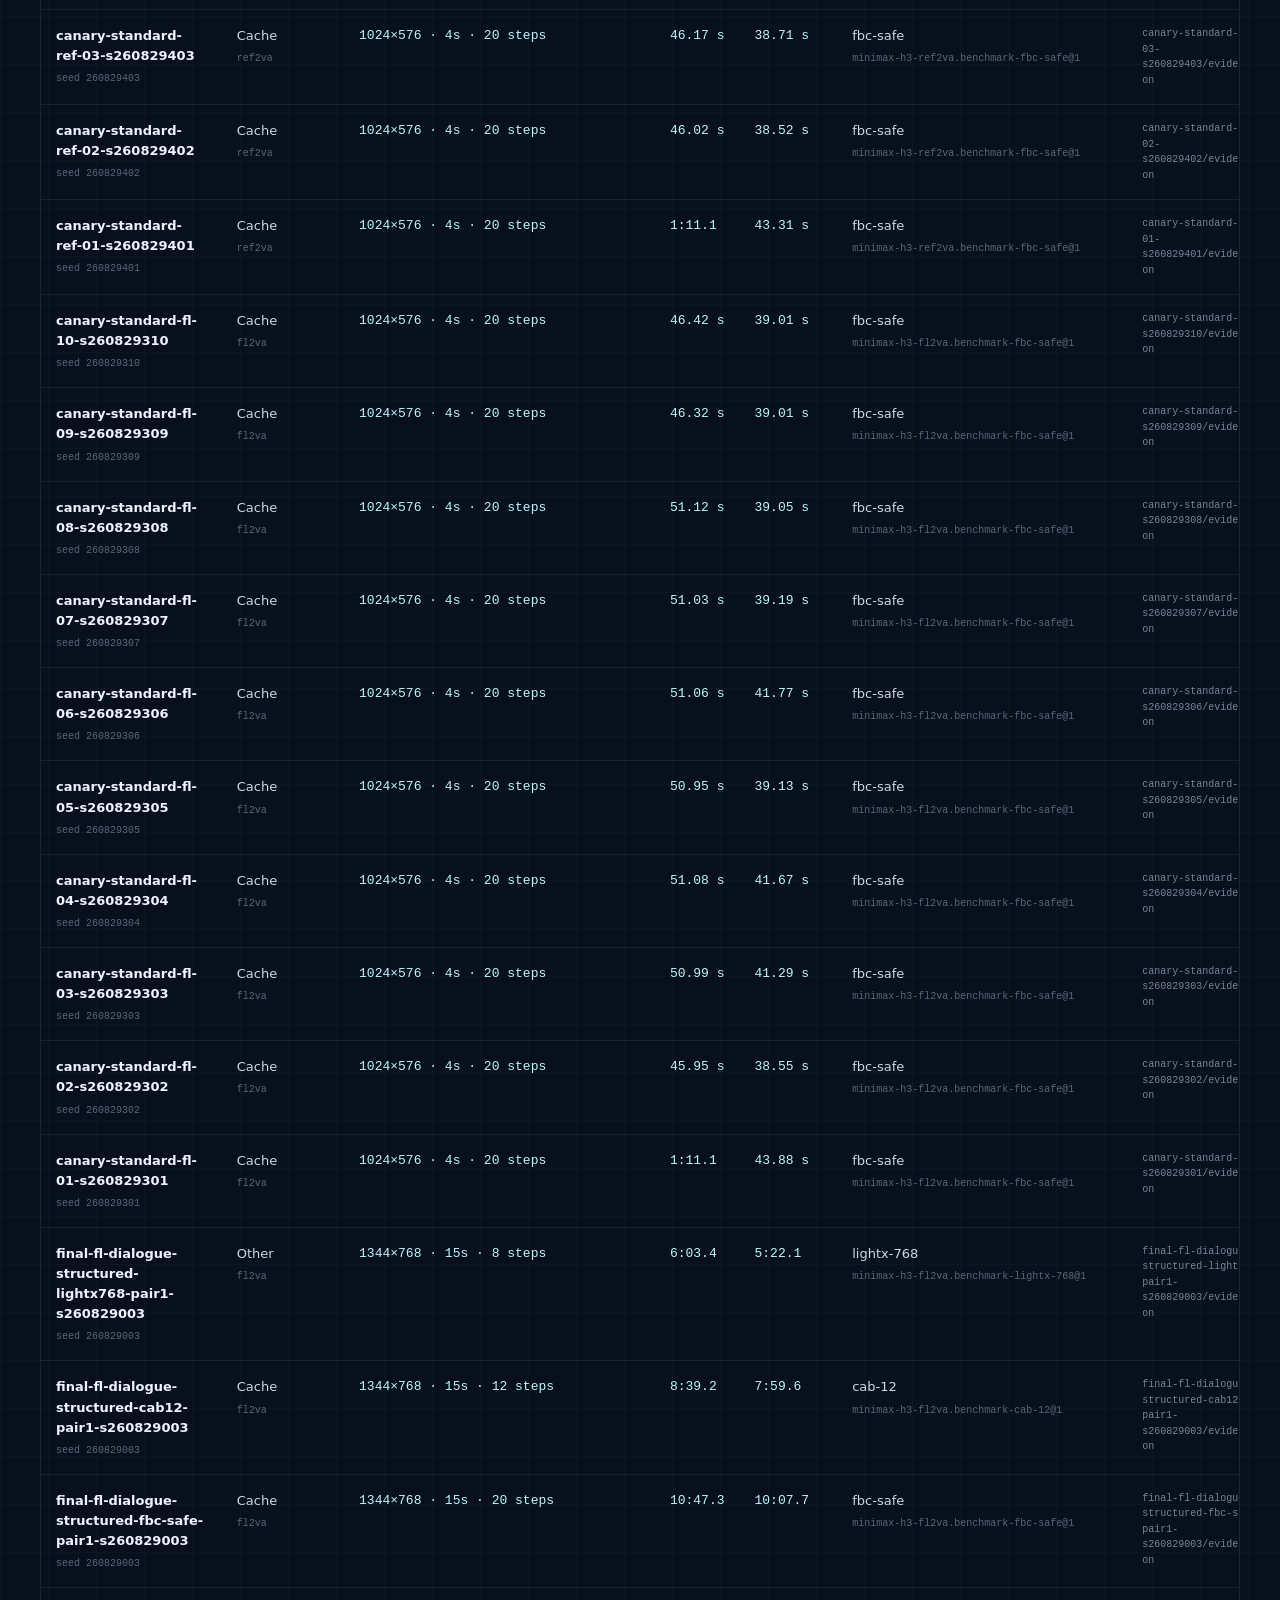
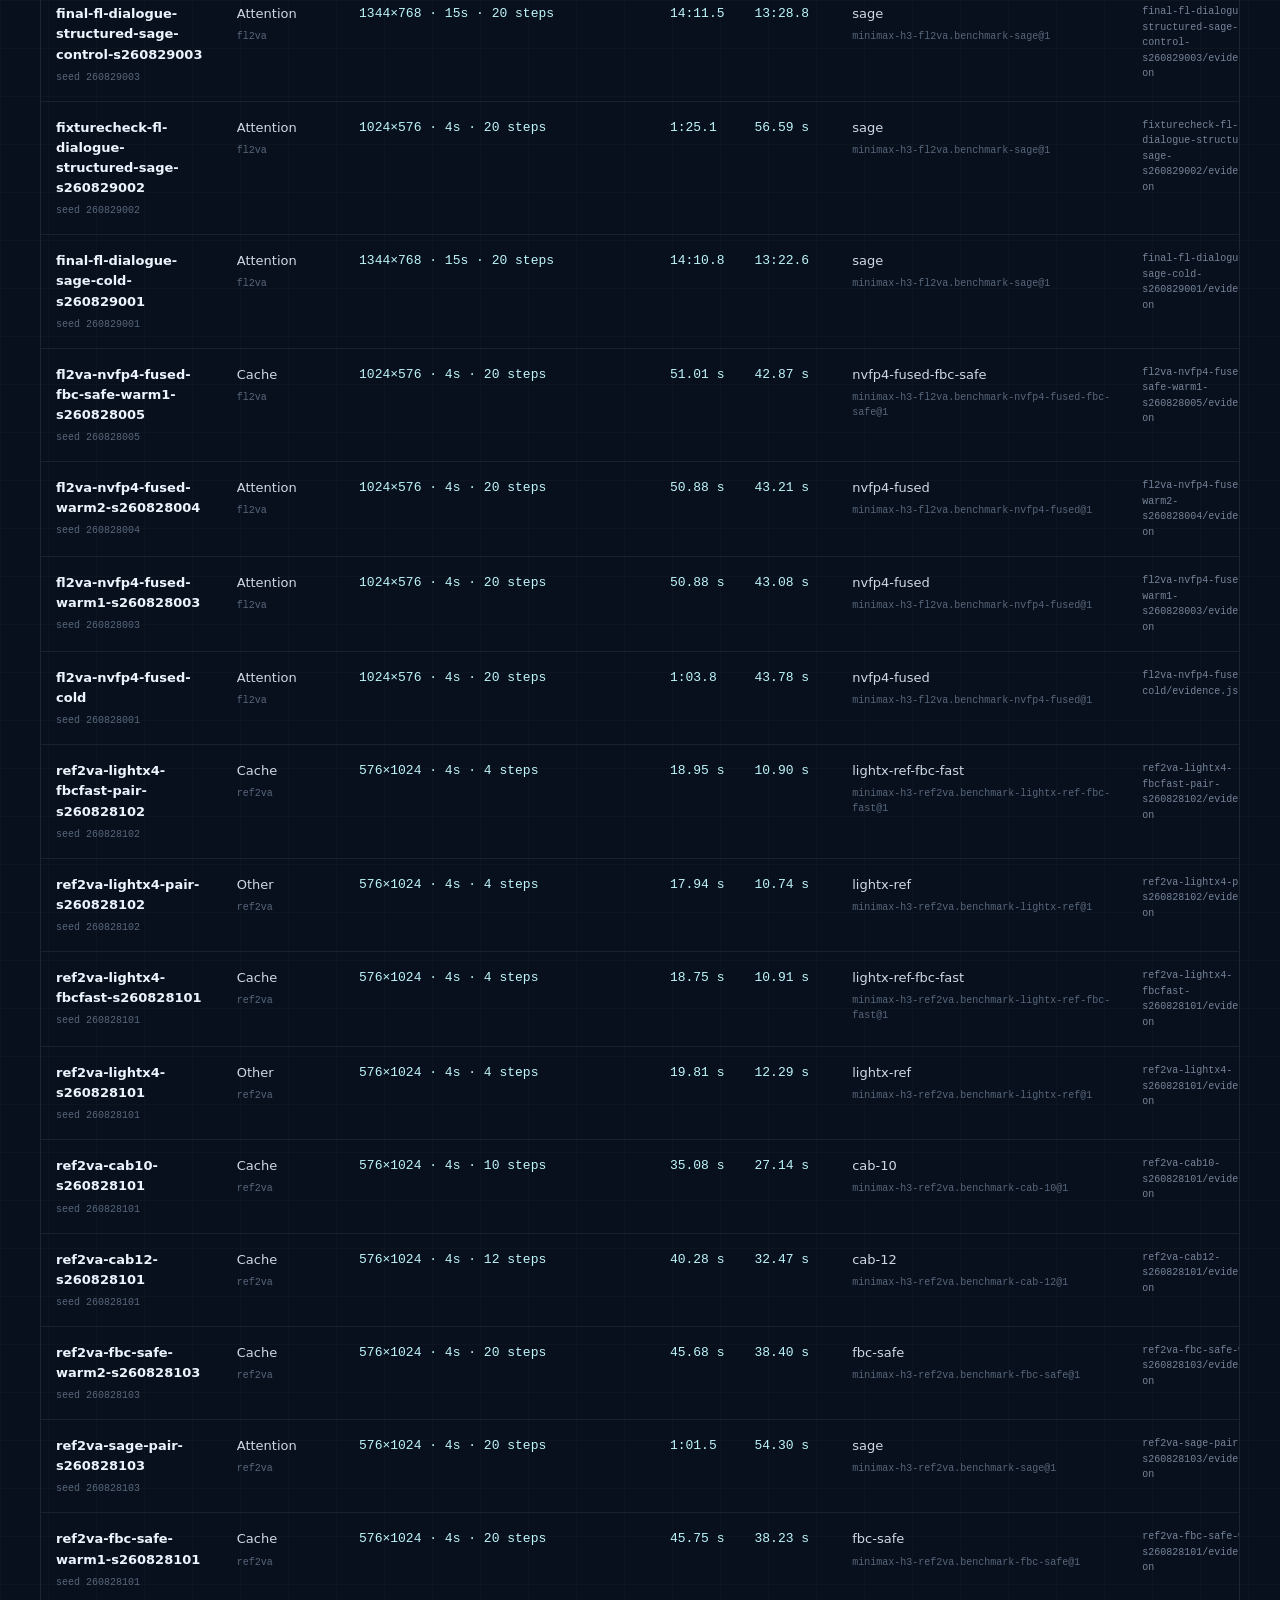
==== commit dc5fcba7: "Add FastH3 8-Step V2 sparse-attention runs Two new cards publish the official ComfyUI template setti" ====
--- a/benchmarks.html
+++ b/benchmarks.html
@@ -10,7 +10,7 @@
     <meta name="theme-color" content="#07101c" />
     <title>MiniMax H3 Benchmark Data</title>
     <link rel="stylesheet" href="./assets/styles.css" />
-    <script src="./assets/benchmark-page.js?v=20260907-1" defer></script>
+    <script src="./assets/benchmark-page.js?v=20260917-1" defer></script>
   </head>
   <body>
     <div class="ambient" aria-hidden="true"></div>
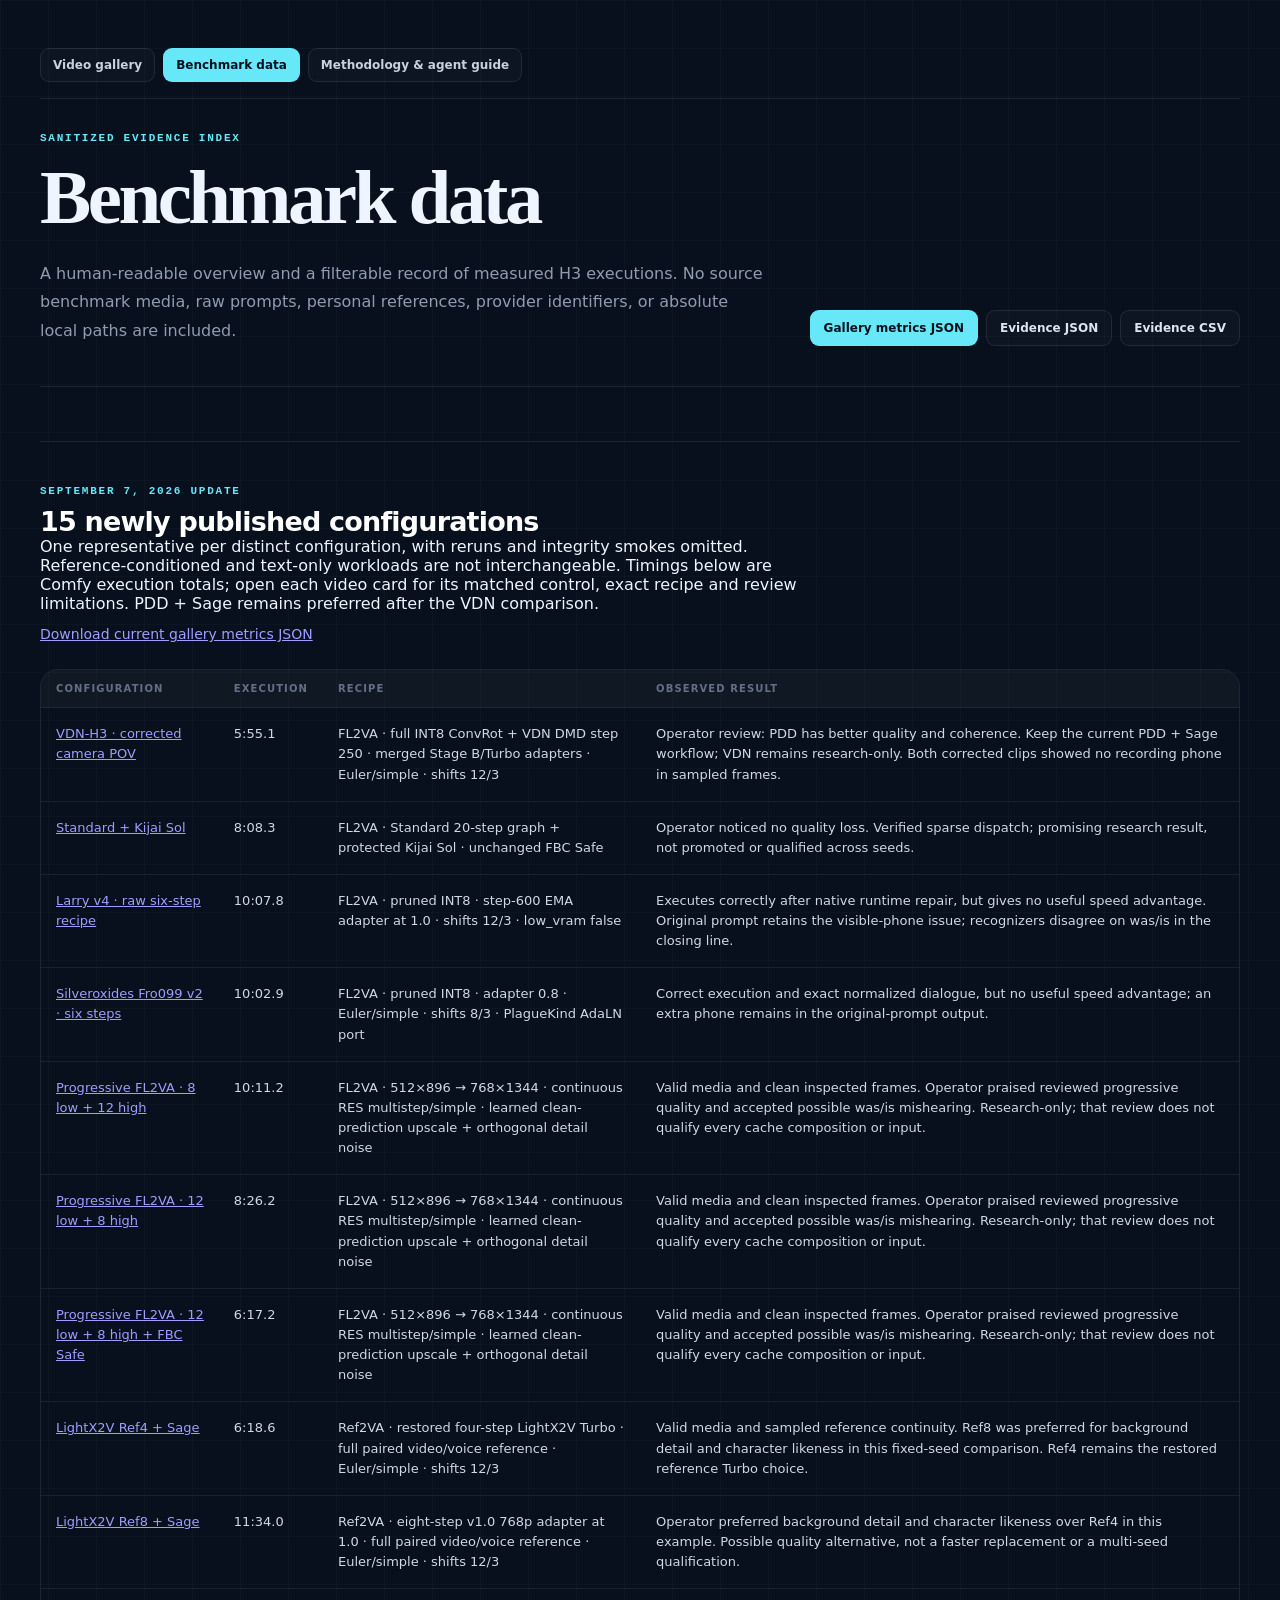
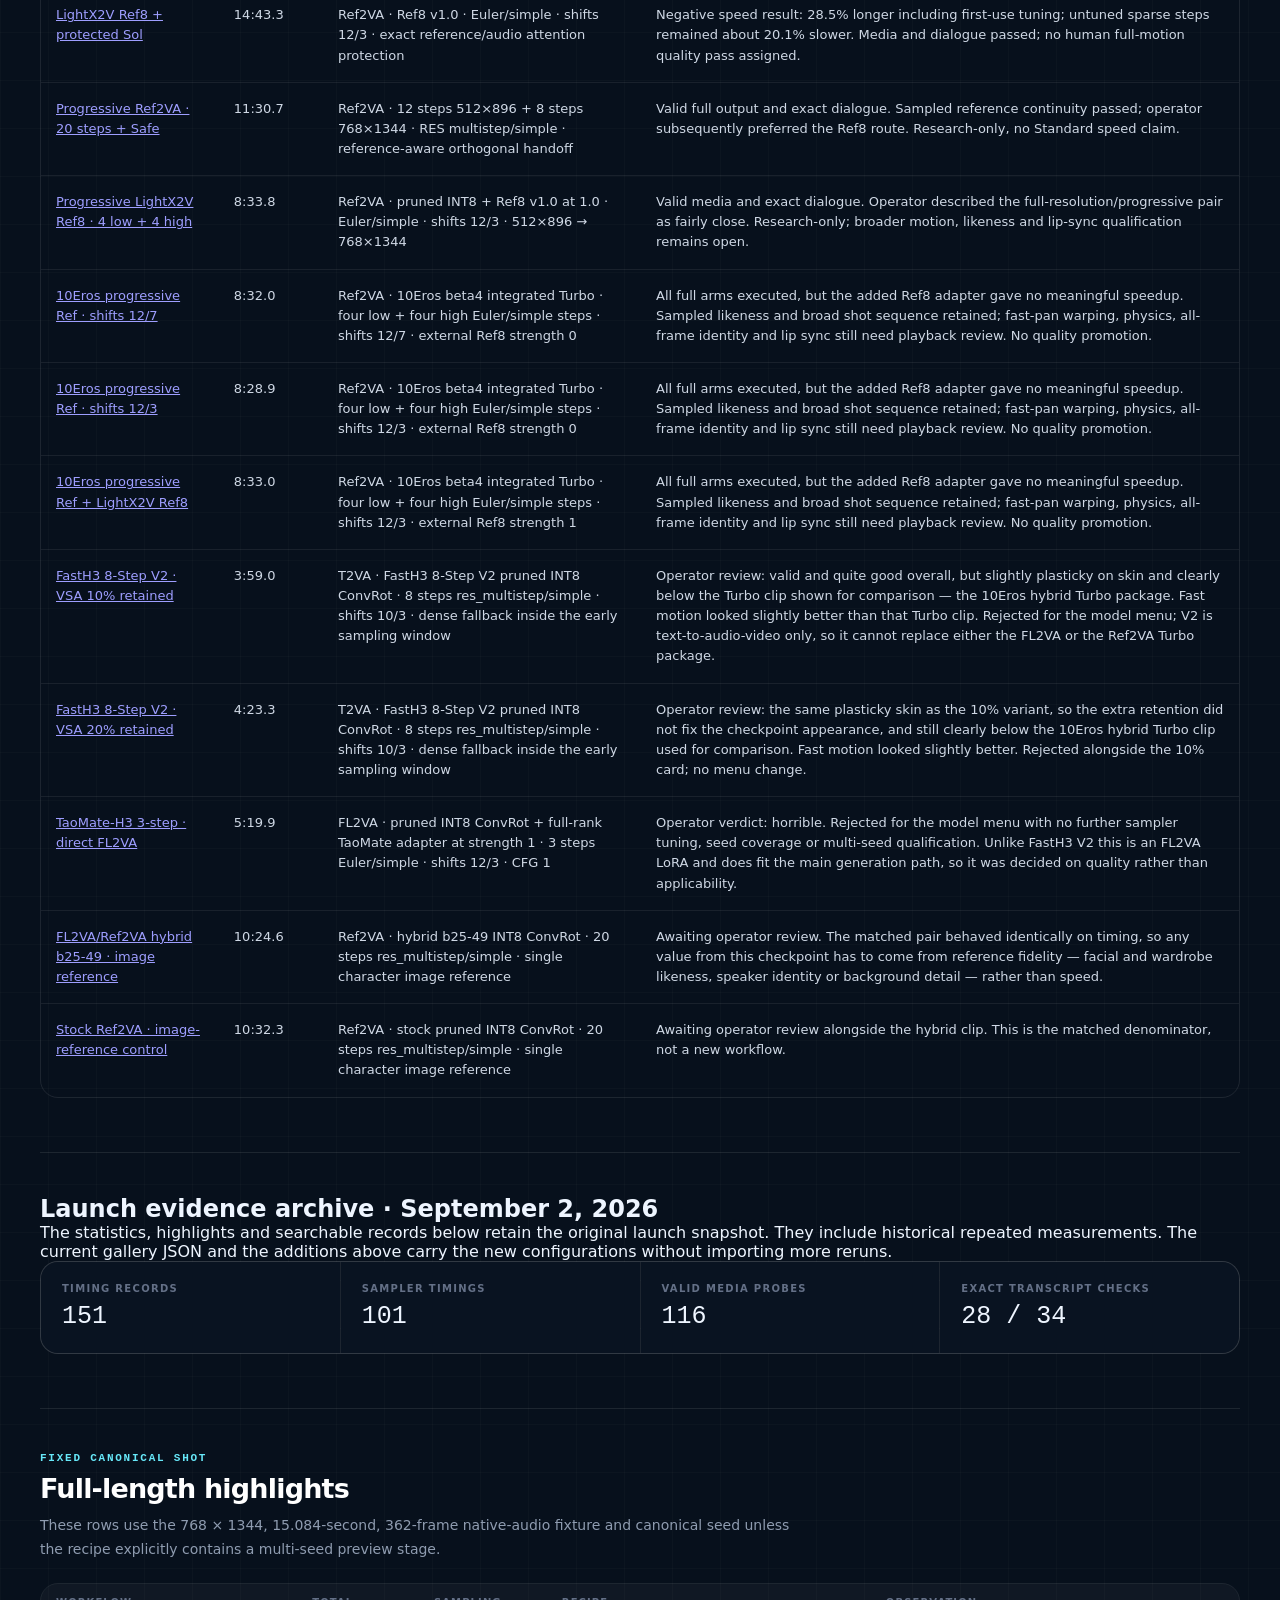
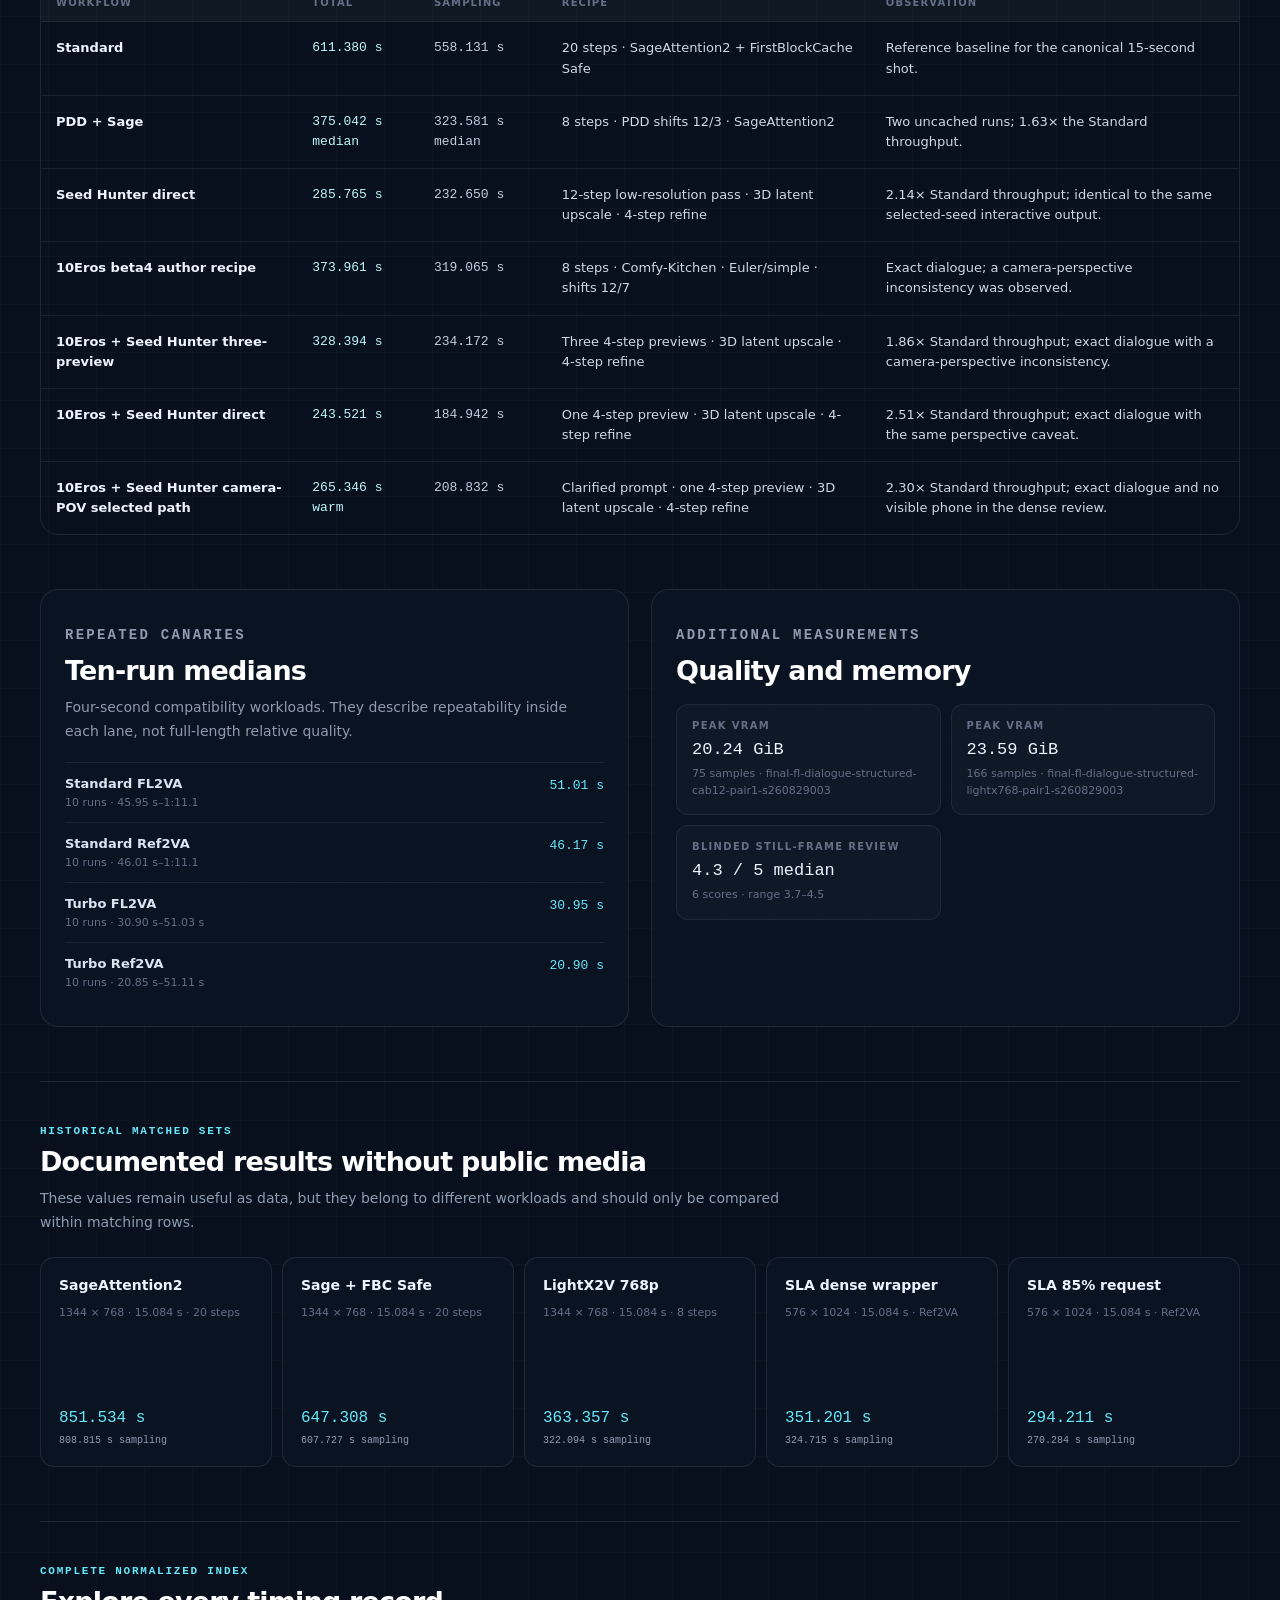
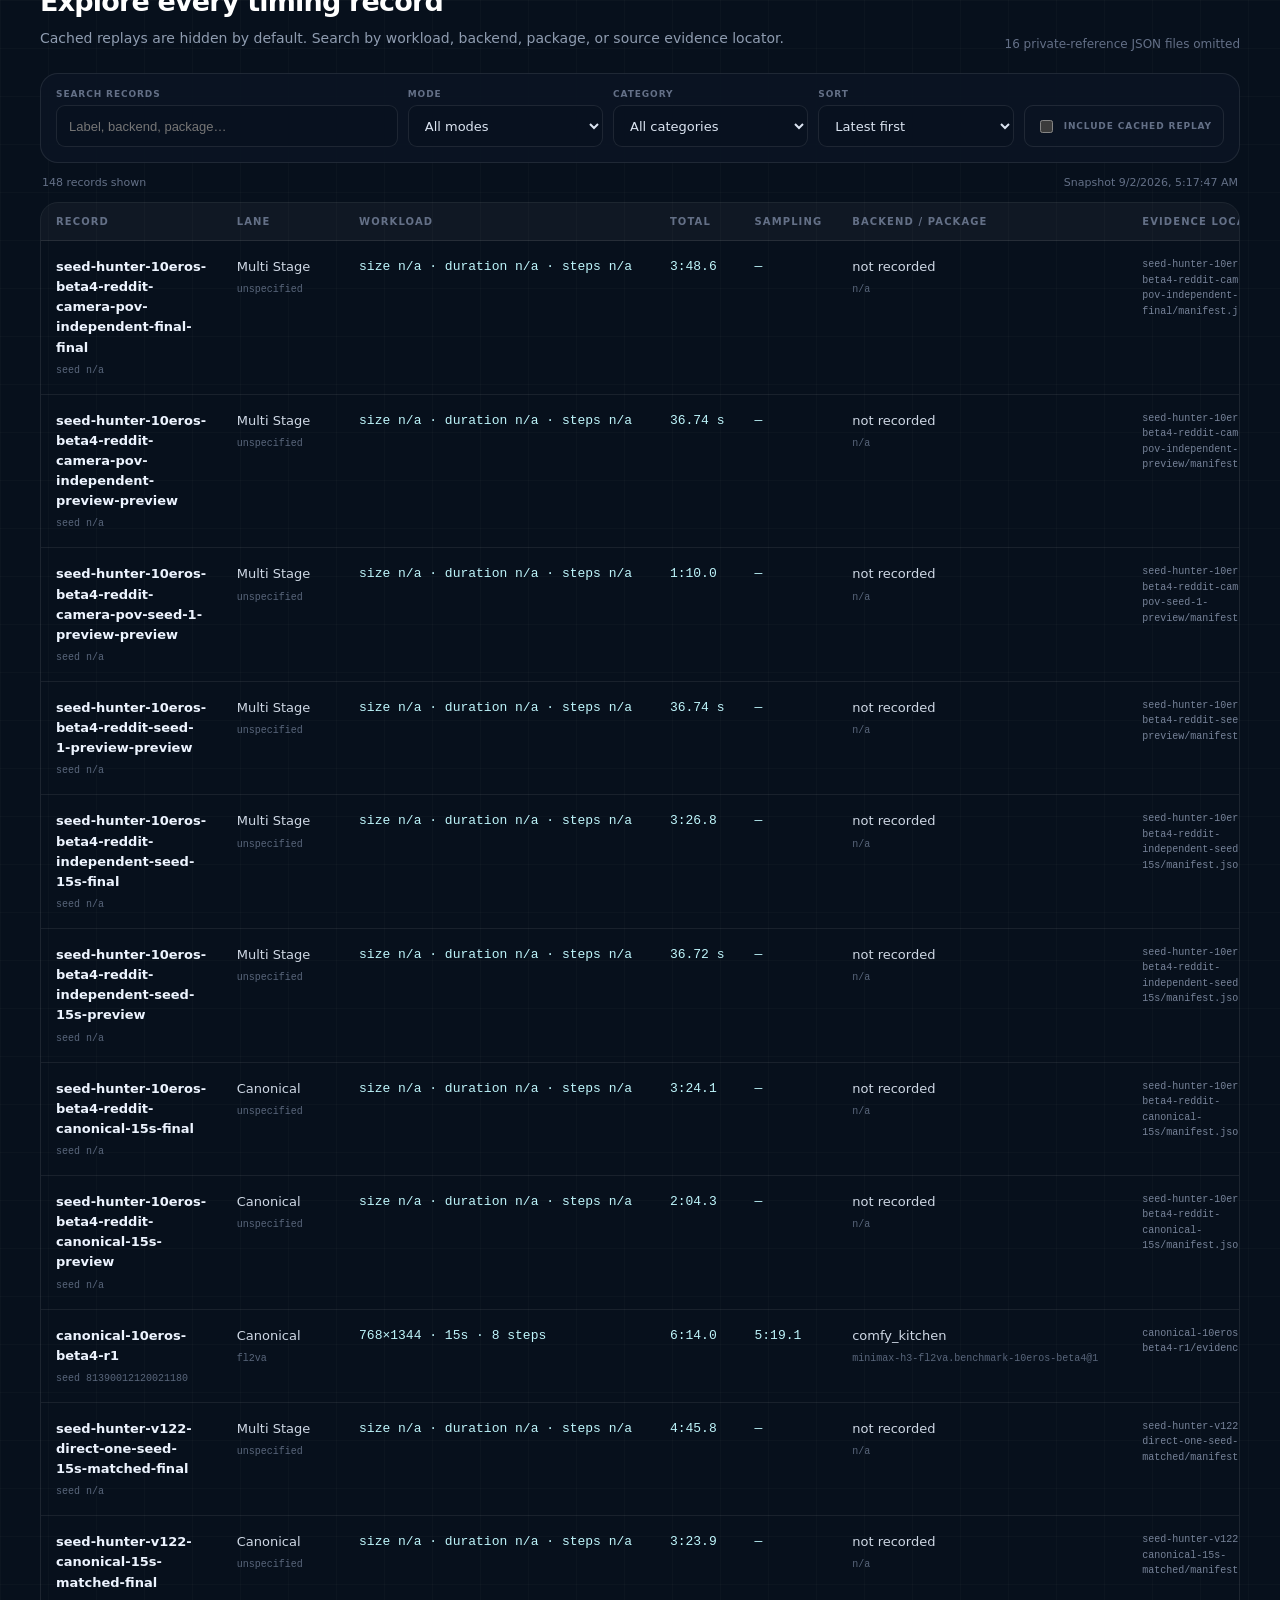
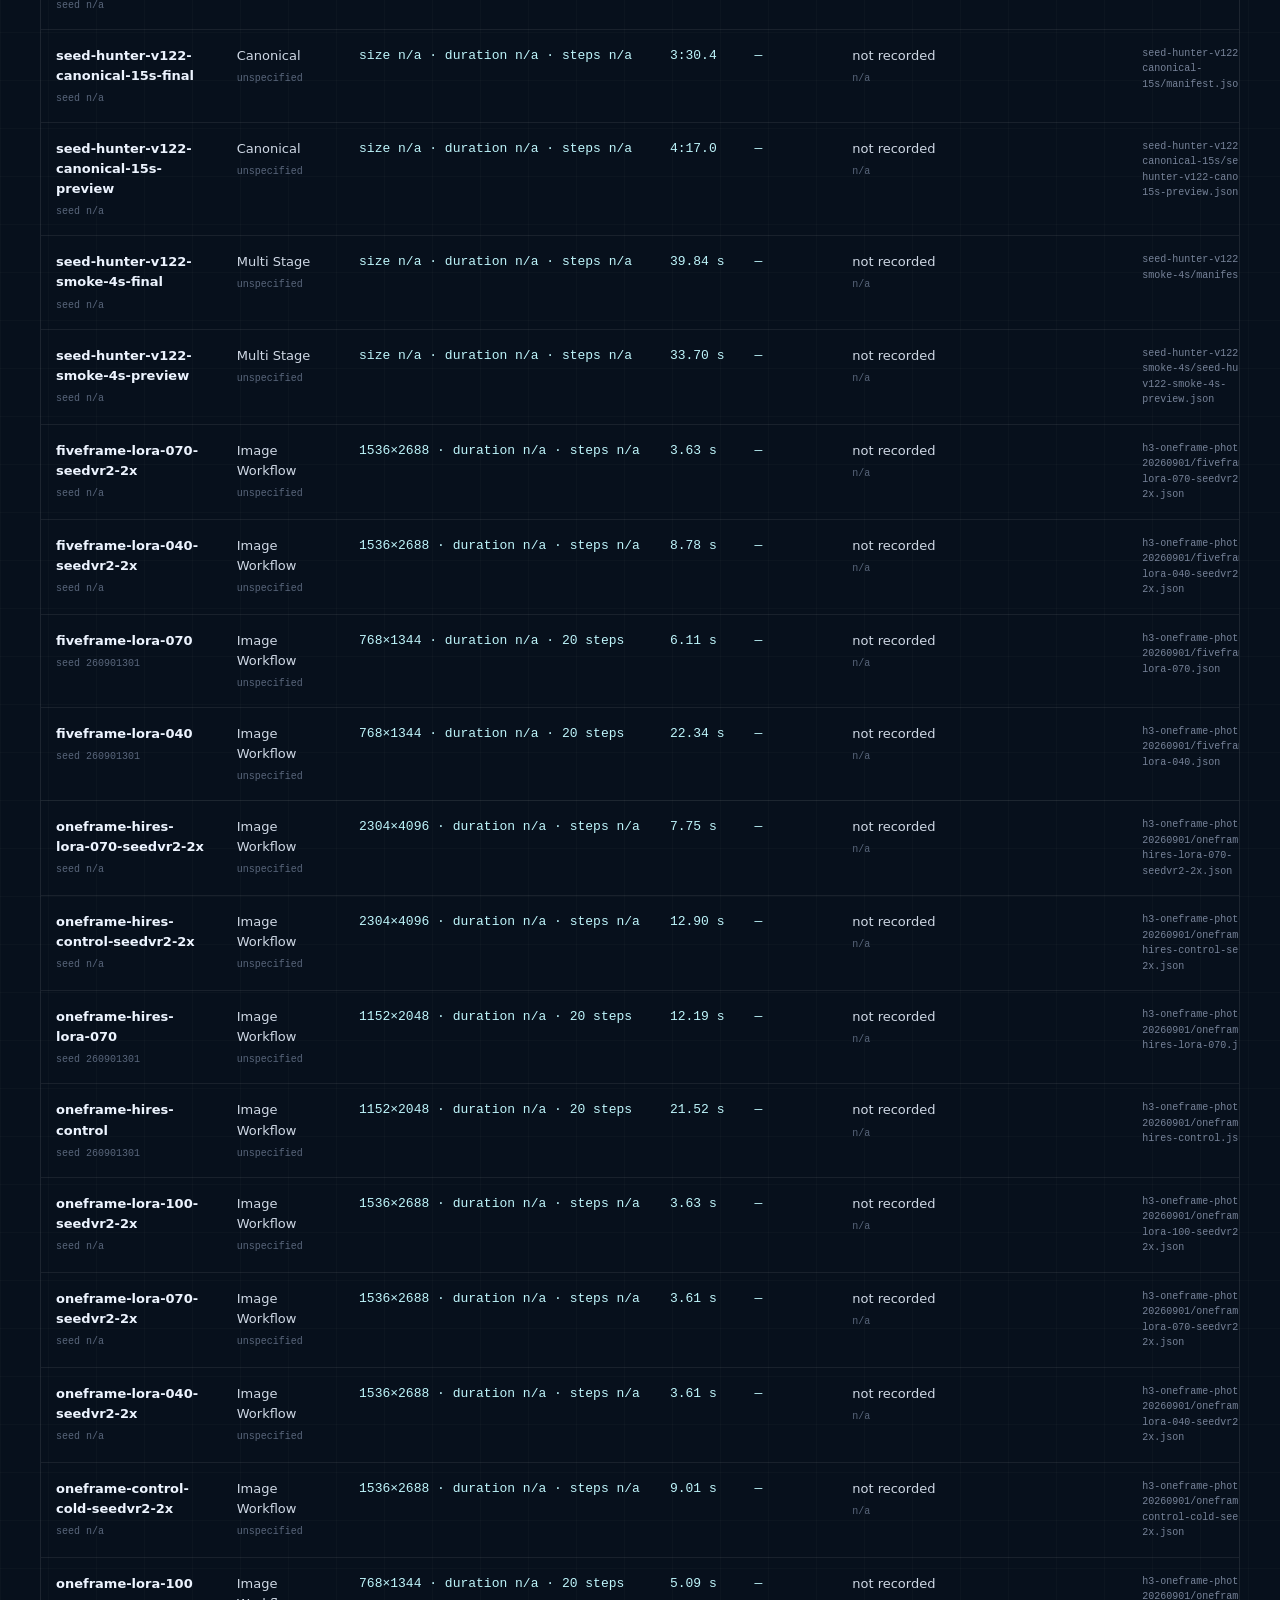
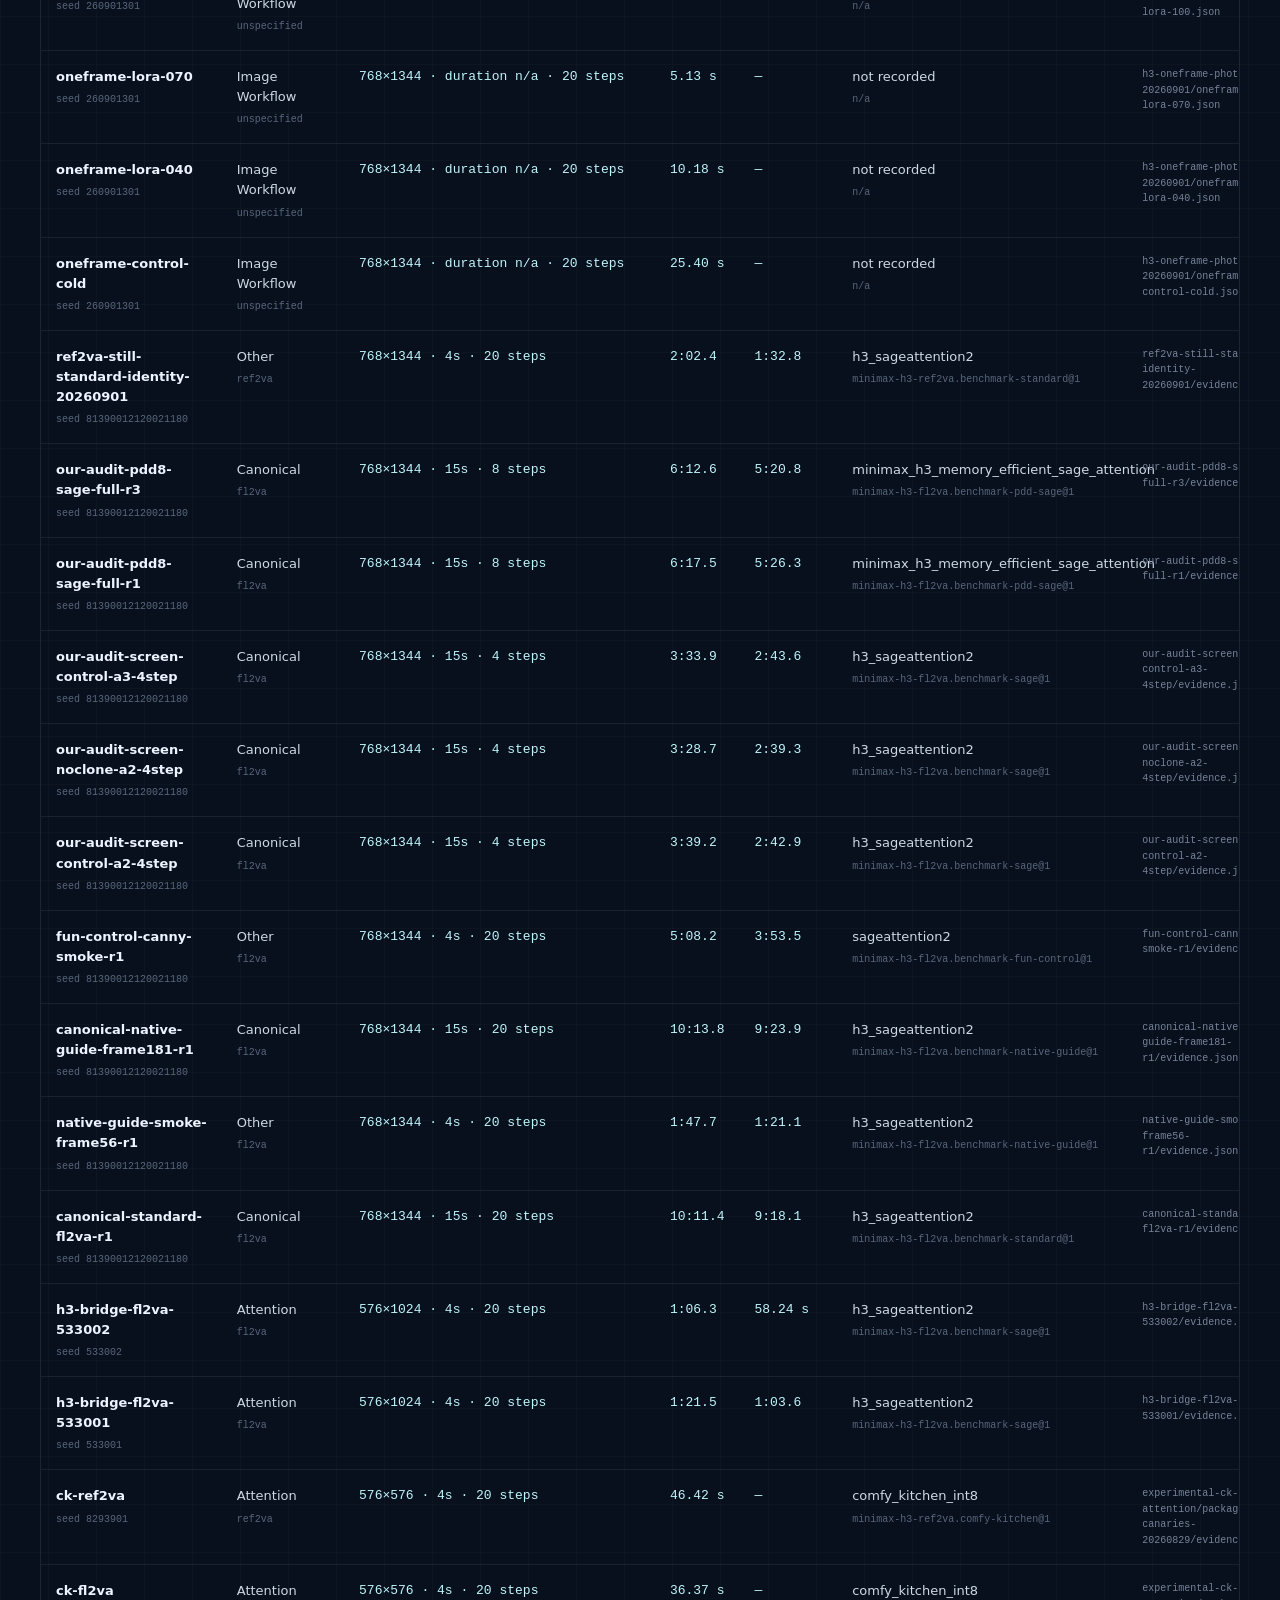
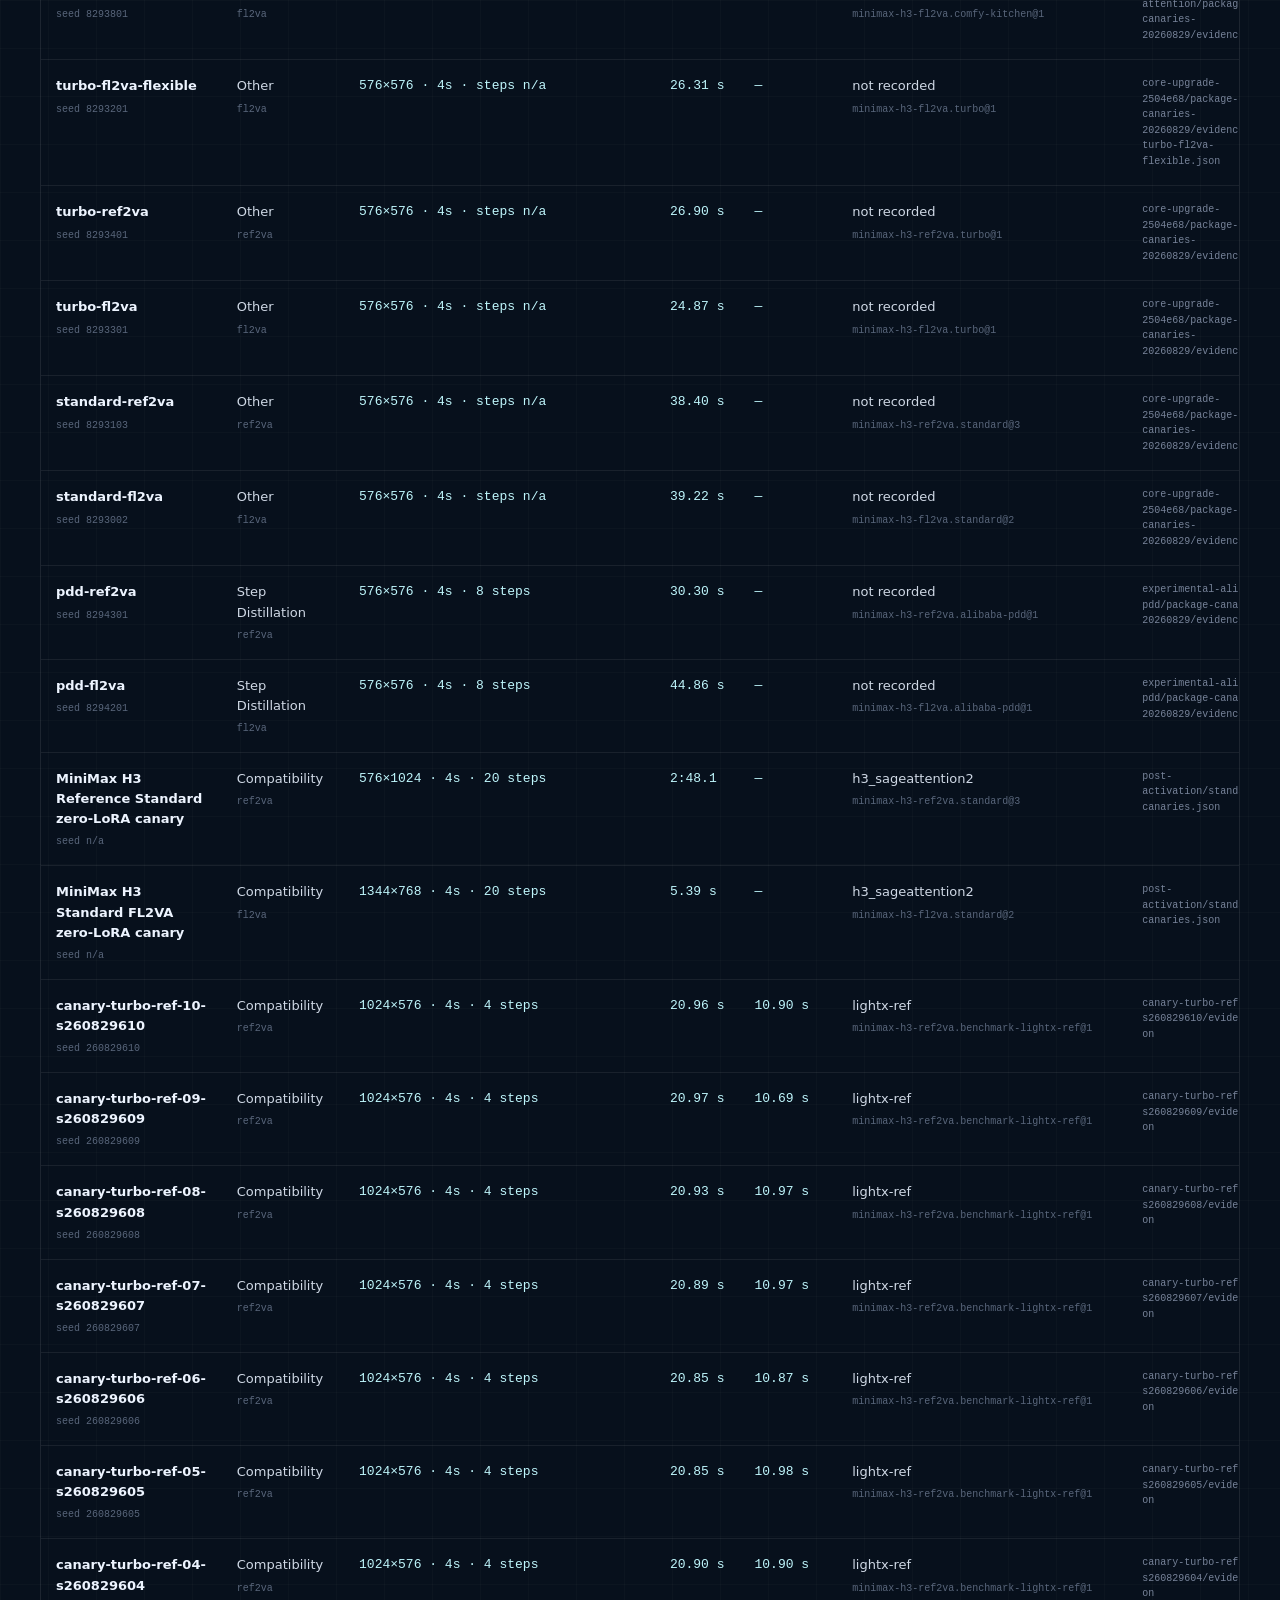
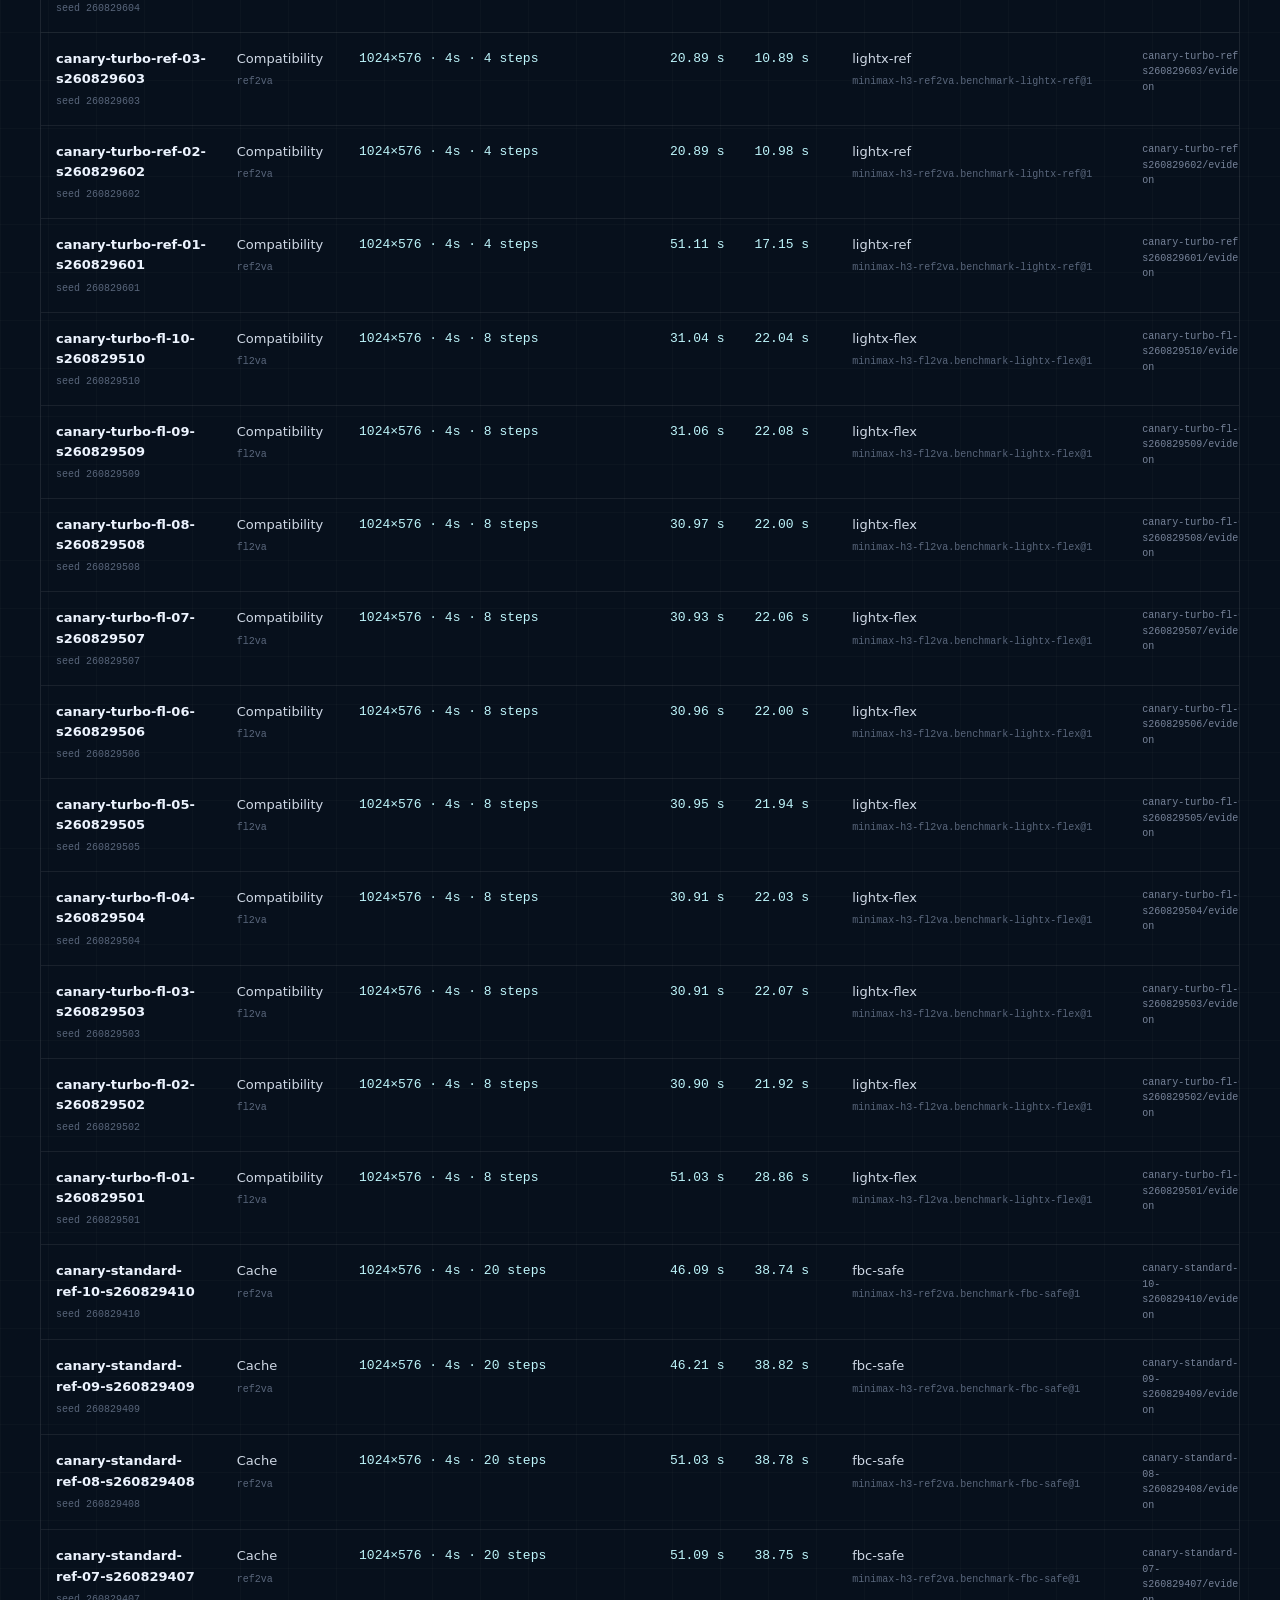
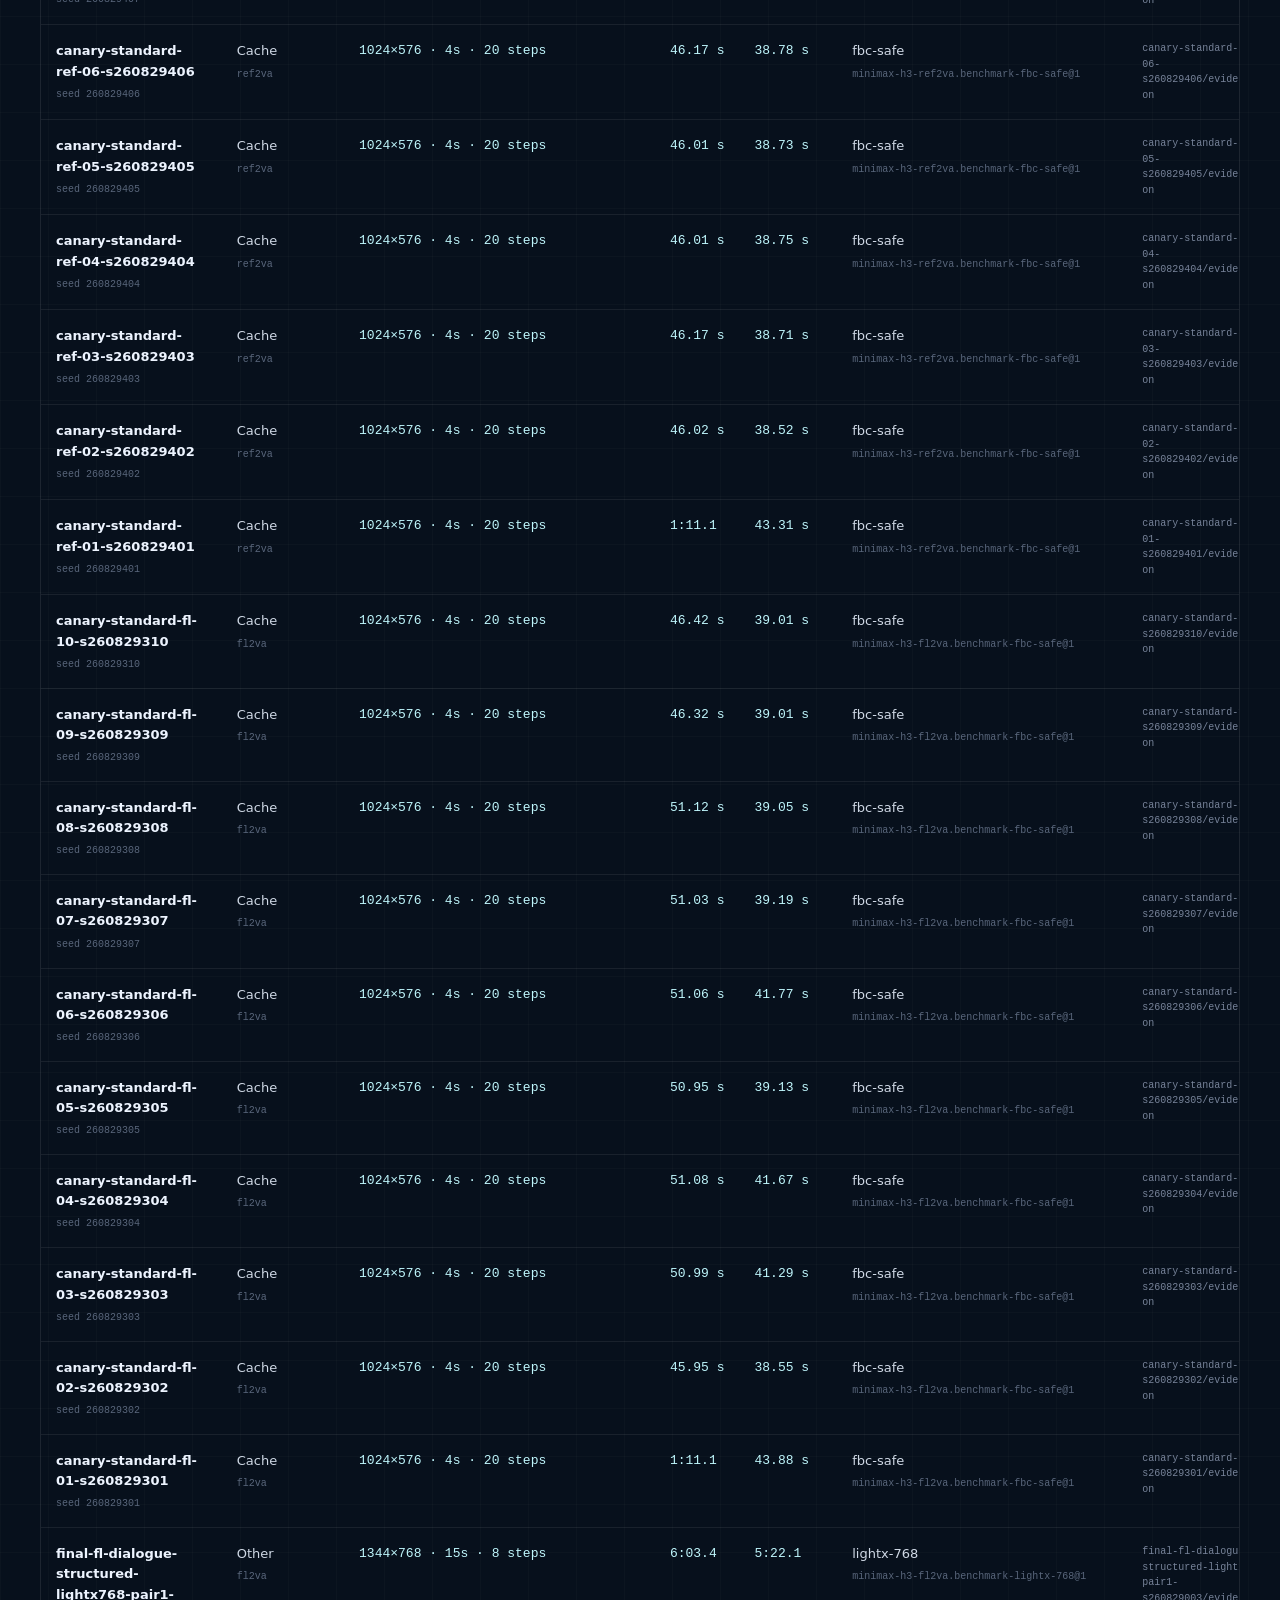
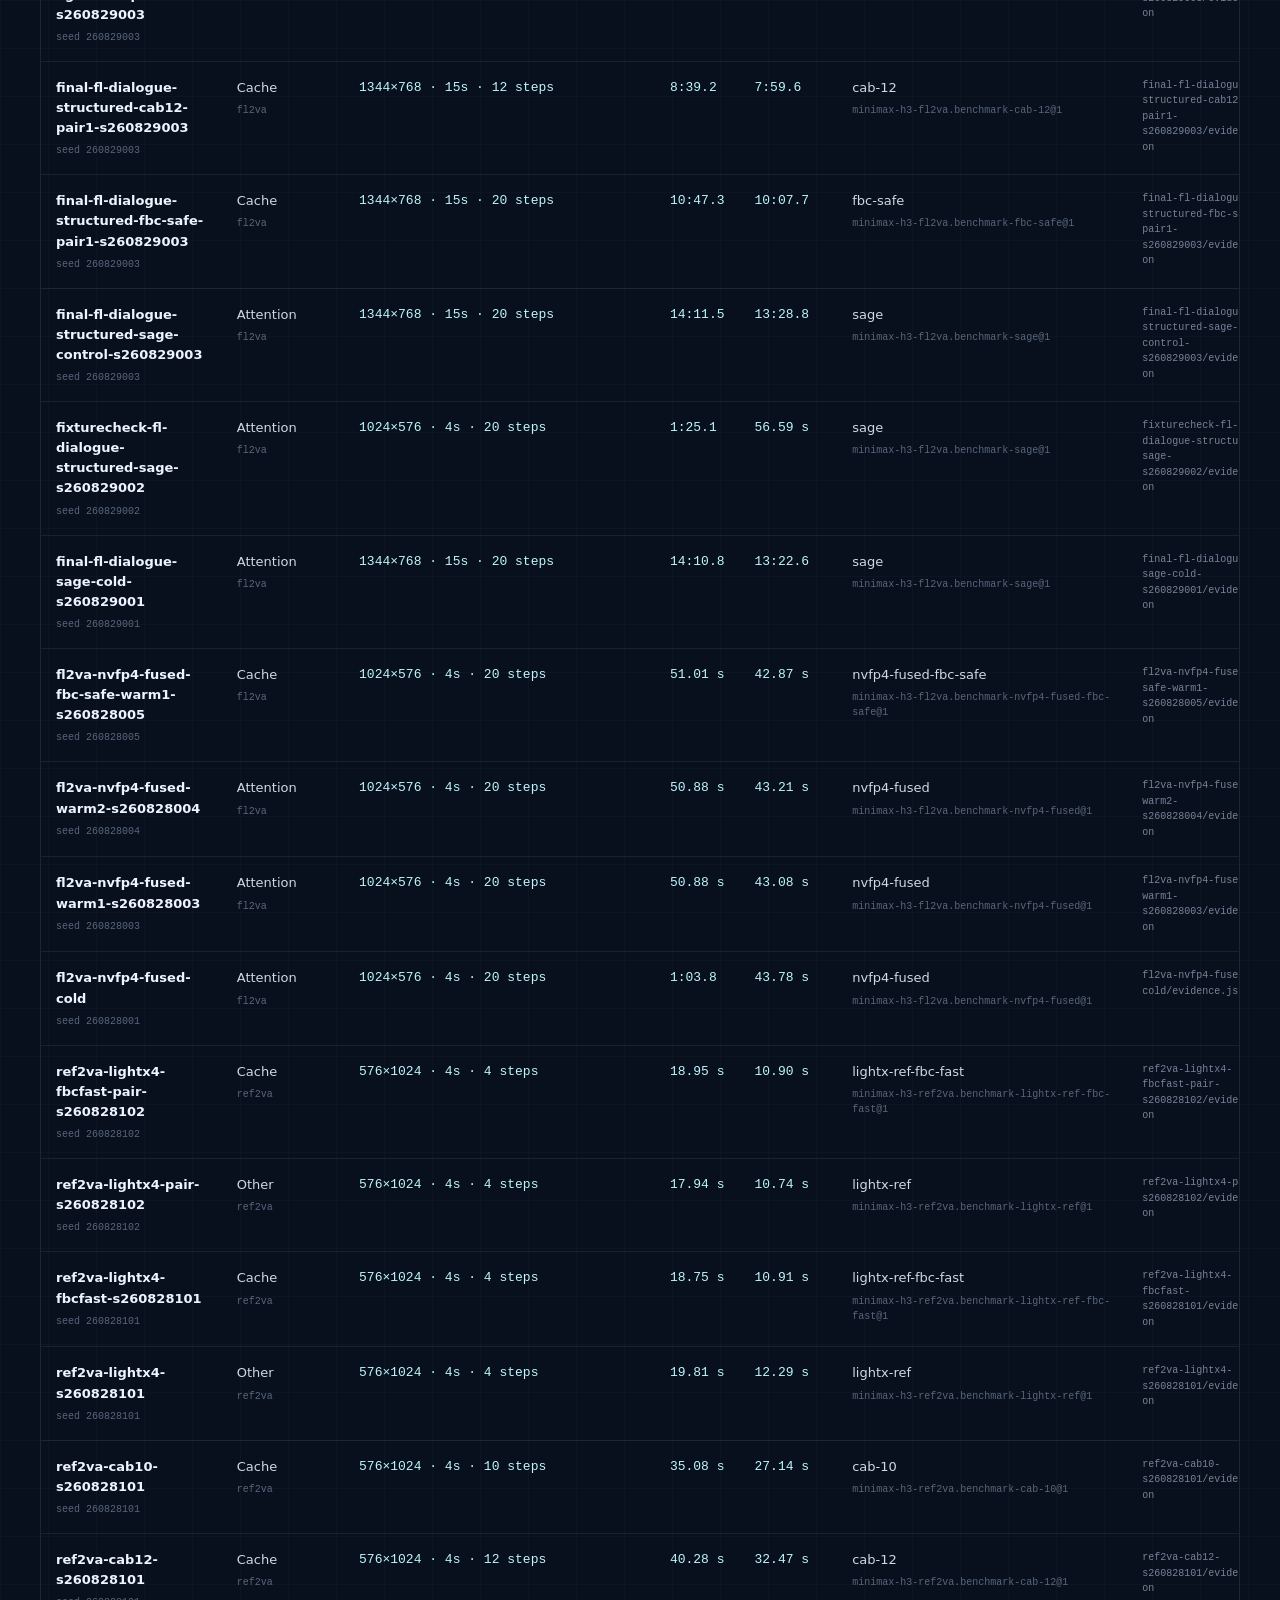
==== commit c43b6224: "Add TaoMate three-step, hybrid Ref2VA and its control Publishes the remaining September 17 sweep res" ====
--- a/benchmarks.html
+++ b/benchmarks.html
@@ -10,7 +10,7 @@
     <meta name="theme-color" content="#07101c" />
     <title>MiniMax H3 Benchmark Data</title>
     <link rel="stylesheet" href="./assets/styles.css" />
-    <script src="./assets/benchmark-page.js?v=20260917-1" defer></script>
+    <script src="./assets/benchmark-page.js?v=20260917-2" defer></script>
   </head>
   <body>
     <div class="ambient" aria-hidden="true"></div>
